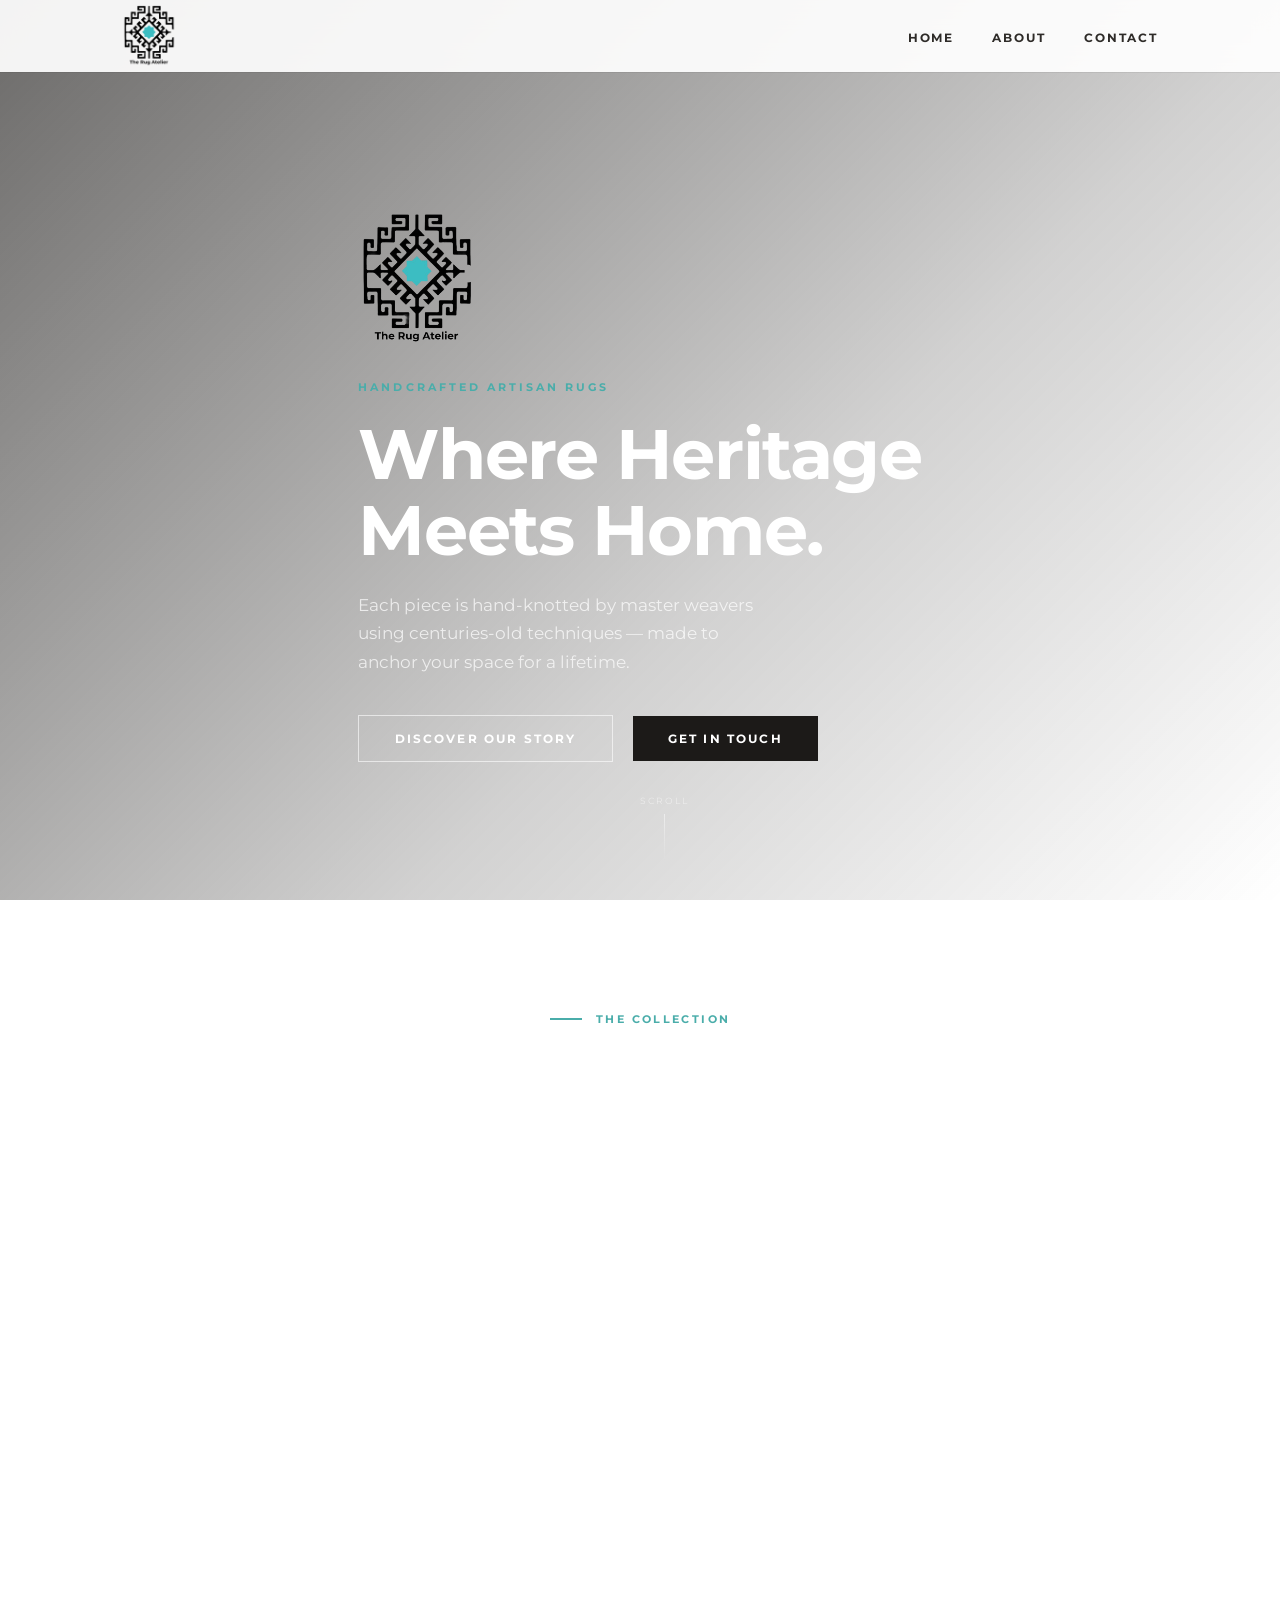
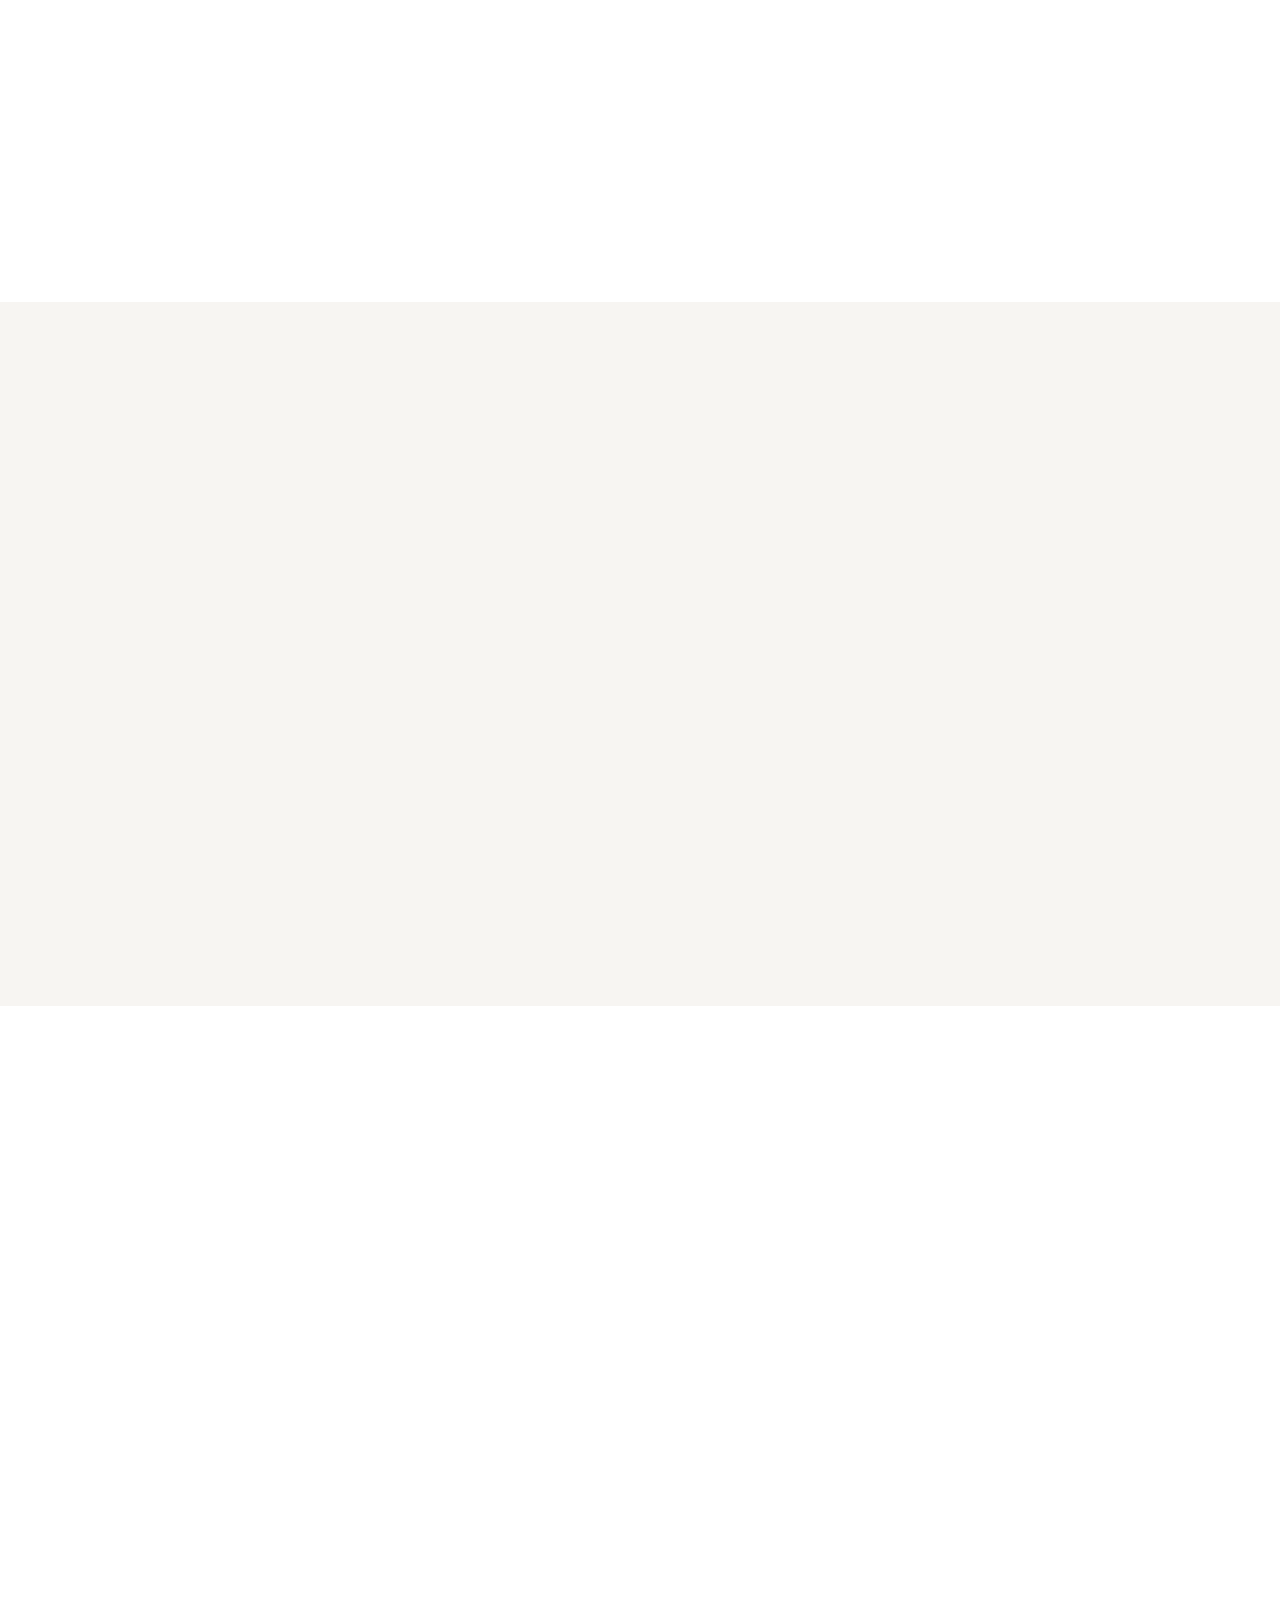
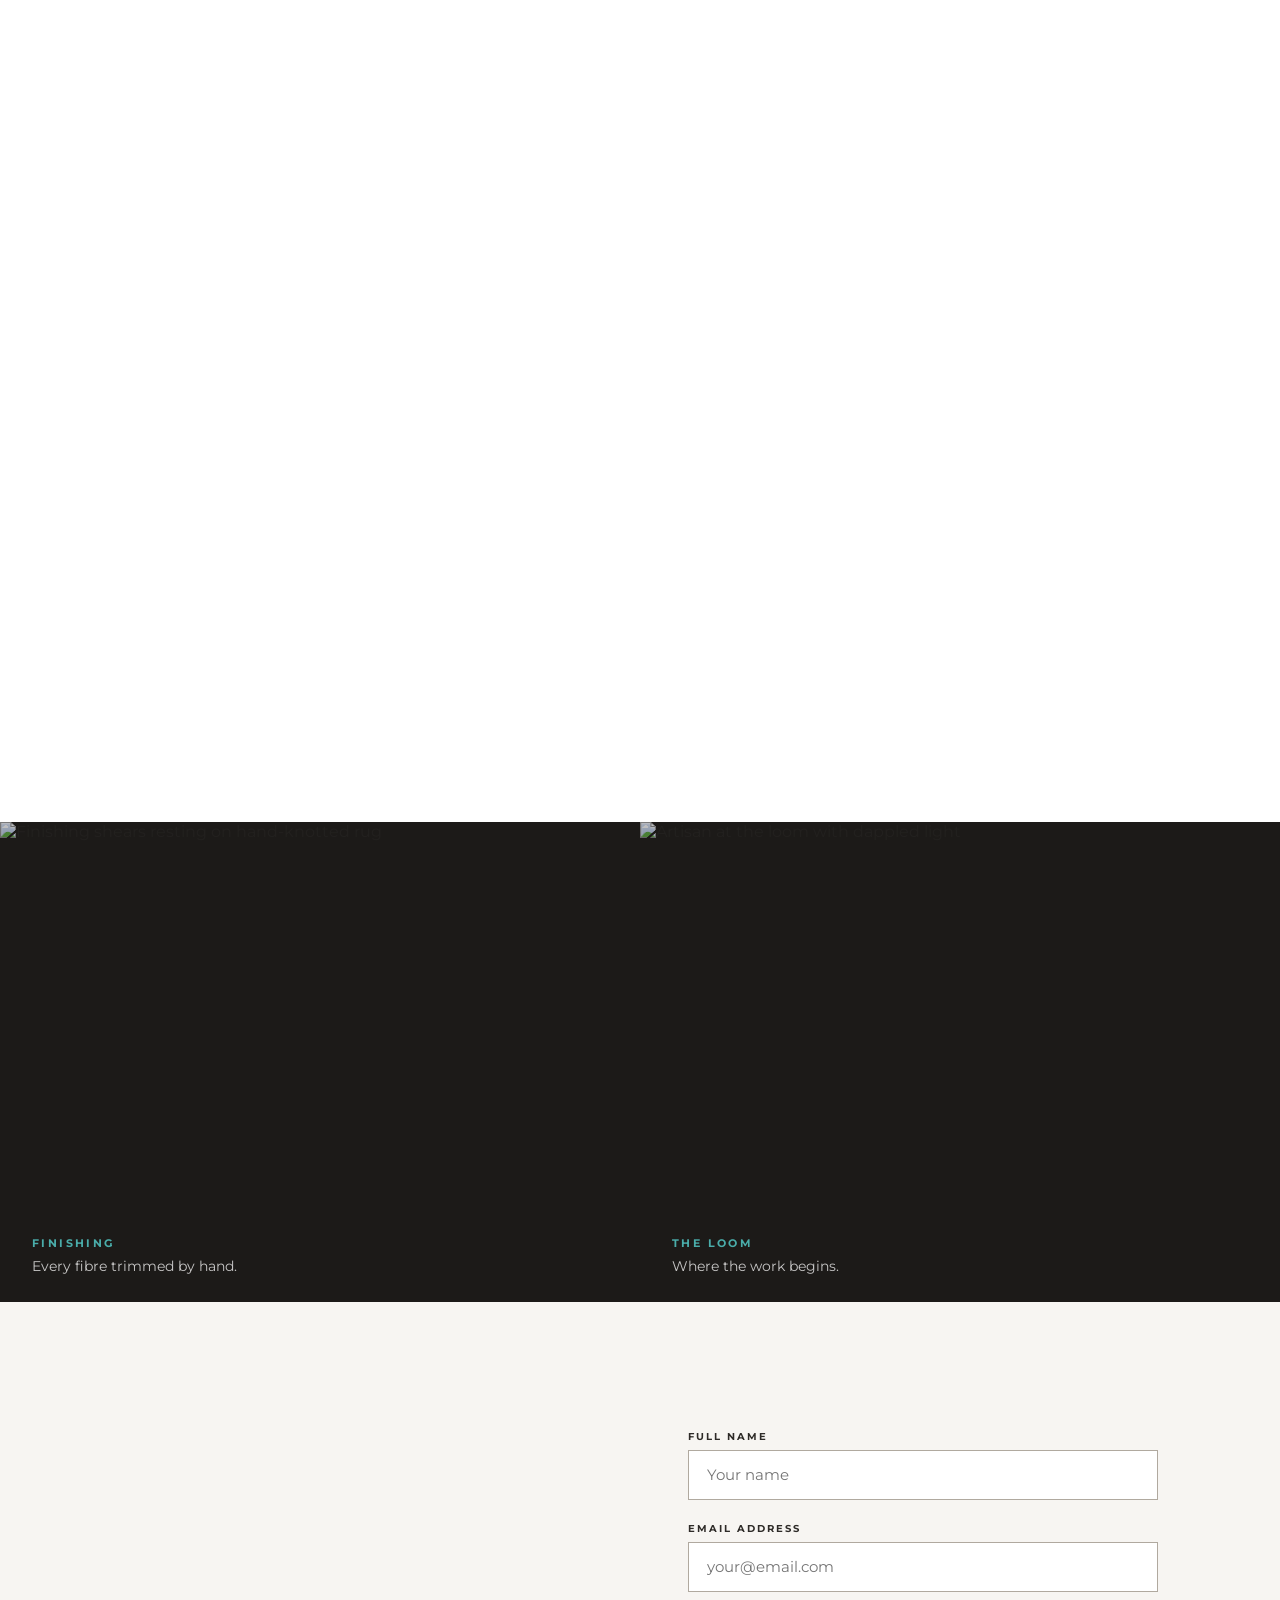
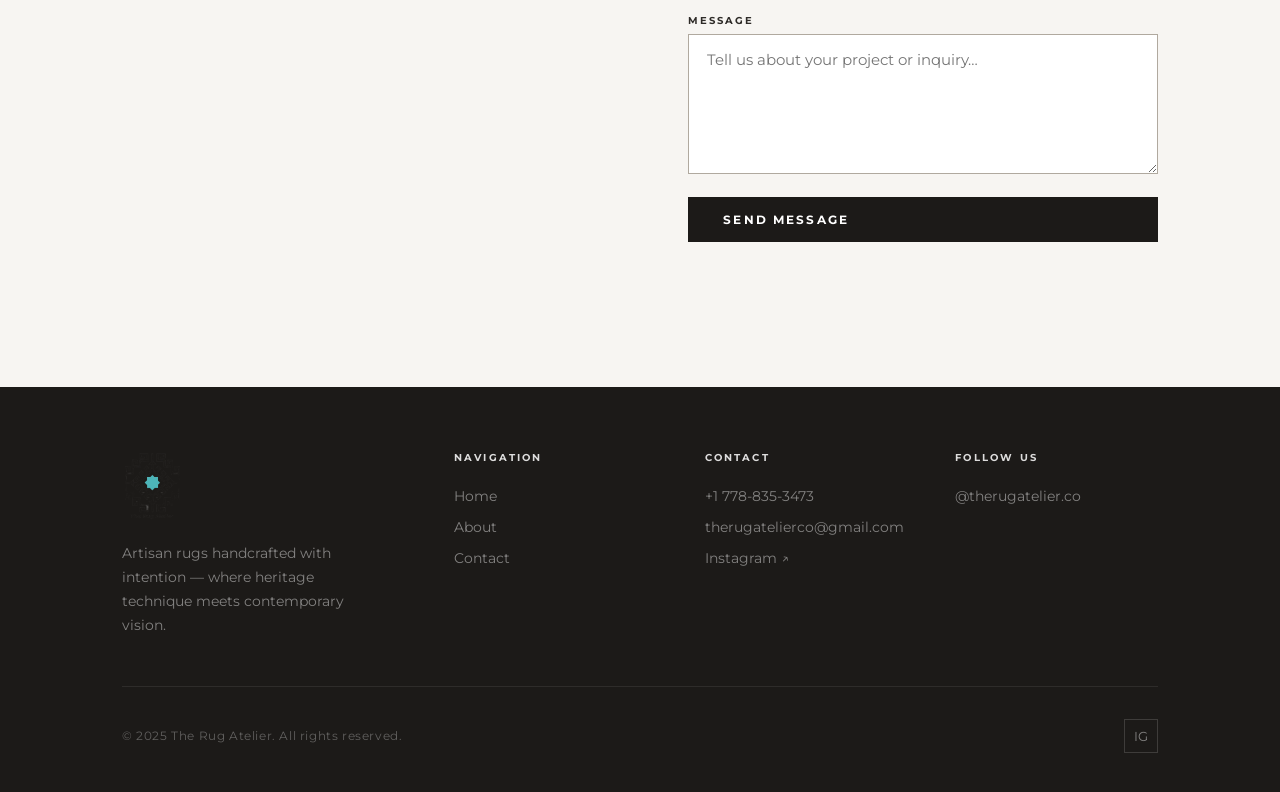
==== index.html @ 81d98bff "Add files via upload" ====
<!DOCTYPE html>
<html lang="en">
<head>
  <meta charset="UTF-8" />
  <meta name="viewport" content="width=device-width, initial-scale=1.0" />
  <title>The Rug Atelier — Handcrafted Artisan Rugs</title>
  <meta name="description" content="The Rug Atelier — handcrafted artisan rugs where heritage technique meets contemporary vision." />
  <link rel="preconnect" href="https://fonts.googleapis.com" />
  <link rel="preconnect" href="https://fonts.gstatic.com" crossorigin />
  <link href="https://fonts.googleapis.com/css2?family=Montserrat:wght@400;500;600;700&display=swap" rel="stylesheet" />
  <link rel="stylesheet" href="style.css" />
</head>
<body>
  <nav class="nav" role="navigation" aria-label="Main navigation">
    <div class="nav-inner">
      <a href="index.html" aria-label="The Rug Atelier — Home">
        <img src="assets/images/logo.png" alt="The Rug Atelier" class="nav-logo" />
      </a>
      <ul class="nav-links">
        <li><a href="index.html">Home</a></li>
        <li><a href="about.html">About</a></li>
        <li><a href="#contact">Contact</a></li>
      </ul>
      <button class="nav-toggle" aria-label="Open menu" aria-expanded="false">
        <span></span><span></span><span></span>
      </button>
    </div>
  </nav>
  <div class="nav-mobile" role="navigation" aria-label="Mobile navigation">
    <a href="index.html">Home</a>
    <a href="about.html">About</a>
    <a href="#contact">Contact</a>
  </div>
  <main>
    <section class="hero" aria-label="Hero">
      <div class="hero-bg"></div>
      <div class="hero-overlay"></div>
      <div class="hero-content">
        <img src="assets/images/logo.png" alt="" class="hero-logo" aria-hidden="true" />
        <p class="hero-eyebrow">Handcrafted Artisan Rugs</p>
        <h1>Where Heritage<br>Meets Home.</h1>
        <p class="hero-tagline">Each piece is hand-knotted by master weavers using centuries-old techniques — made to anchor your space for a lifetime.</p>
        <div class="hero-cta">
          <a href="about.html" class="btn btn-outline-light">Discover Our Story</a>
          <a href="#contact" class="btn btn-primary" style="margin-left:1rem;">Get in Touch</a>
        </div>
      </div>
      <div class="hero-scroll" aria-hidden="true">
        <span>Scroll</span>
        <div class="hero-scroll-line"></div>
      </div>
    </section>
    <section class="showcase" aria-labelledby="showcase-heading">
      <div class="showcase-header">
        <div class="section-label" style="justify-content:center;">
          <span class="eyebrow">The Collection</span>
        </div>
        <h2 id="showcase-heading" class="reveal">Rugs That Endure.</h2>
        <p class="reveal reveal-delay-1">Not seasonal. Not disposable. Each piece grows richer with time.</p>
      </div>
      <div class="showcase-grid">
        <div class="showcase-item reveal">
          <img src="assets/images/product1.jpeg" alt="Antique overdyed rug texture" />
          <span class="showcase-caption">Antique Overdyed</span>
        </div>
        <div class="showcase-item reveal reveal-delay-1">
          <img src="assets/images/product2.jpeg" alt="Hand-dyed yarns drying" />
          <span class="showcase-caption">Natural Dyeing</span>
        </div>
        <div class="showcase-item reveal reveal-delay-2">
          <img src="assets/images/product3.jpeg" alt="Wool colour studies" />
          <span class="showcase-caption">Colour Studies</span>
        </div>
      </div>
    </section>
    <section class="values" aria-labelledby="values-heading">
      <div class="values-inner">
        <div class="values-header">
          <div class="section-label reveal"><span class="eyebrow">Our Philosophy</span></div>
          <h2 id="values-heading" class="reveal">Craft Without<br>Compromise.</h2>
        </div>
        <div class="values-grid">
          <div class="value-card reveal">
            <div class="value-number">01</div>
            <h3>Natural Materials</h3>
            <p>Hand-combed Ghazni wool, hand-spun silk, plant-based dyes — chosen for beauty and longevity.</p>
          </div>
          <div class="value-card reveal reveal-delay-1">
            <div class="value-number">02</div>
            <h3>Artisan Tradition</h3>
            <p>Woven by families who have practised the craft for generations, on traditional hand looms.</p>
          </div>
          <div class="value-card reveal reveal-delay-2">
            <div class="value-number">03</div>
            <h3>Enduring Design</h3>
            <p>Designed to outlast trends and accumulate the quiet presence only handmade objects carry.</p>
          </div>
        </div>
      </div>
    </section>
    <section class="highlight" aria-labelledby="highlight-heading">
      <div class="highlight-img"></div>
      <div class="highlight-content">
        <div class="highlight-text">
          <div class="section-label reveal"><span class="eyebrow">The Atelier</span></div>
          <h2 id="highlight-heading" class="reveal">A Single Rug<br>Can Take Months.</h2>
          <p class="reveal reveal-delay-1">Skilled artisans hand-knot every row with precision learned over lifetimes. We think that's worth waiting for.</p>
          <a href="about.html" class="btn btn-outline-light reveal reveal-delay-2">Learn Our Process</a>
        </div>
        <div class="highlight-stat" aria-hidden="true">
          <div class="highlight-stat-number">100%</div>
        </div>
      </div>
    </section>
    <section class="about-preview" aria-labelledby="about-preview-heading">
      <div class="about-preview-inner">
        <div class="about-preview-image reveal">
          <img src="assets/images/product5.jpeg" alt="Handcrafted rug resting on marble floor" />
        </div>
        <div class="about-preview-text">
          <div class="section-label reveal"><span class="eyebrow">Who We Are</span></div>
          <h2 id="about-preview-heading" class="reveal">A Studio with<br>Deep Roots.</h2>
          <p class="reveal reveal-delay-1">The Rug Atelier was founded on a simple belief: that the ancient art of rug-making deserves to be experienced in contemporary homes. We work with master craftspeople whose families have been weaving for generations.</p>
          <a href="about.html" class="btn btn-outline reveal reveal-delay-2">Our Story</a>
        </div>
      </div>
    </section>
    <section class="image-strip" aria-label="Atelier photography">
      <div class="image-strip-inner">
        <div class="image-strip-item">
          <img src="assets/images/product4.jpeg" alt="Finishing shears resting on hand-knotted rug" />
          <div class="image-strip-caption">
            <span class="eyebrow">Finishing</span>
            <p>Every fibre trimmed by hand.</p>
          </div>
        </div>
        <div class="image-strip-item">
          <img src="assets/images/product6.jpg" alt="Artisan at the loom with dappled light" />
          <div class="image-strip-caption">
            <span class="eyebrow">The Loom</span>
            <p>Where the work begins.</p>
          </div>
        </div>
      </div>
    </section>
    <section class="contact" id="contact" aria-labelledby="contact-heading">
      <div class="contact-inner">
        <div class="contact-text">
          <div class="section-label reveal"><span class="eyebrow">Get in Touch</span></div>
          <h2 id="contact-heading" class="reveal">Start a<br>Conversation.</h2>
          <p class="reveal reveal-delay-1">Interested in a bespoke commission, a trade enquiry, or simply want to know more? We welcome every conversation about craft and design.</p>
          <div class="contact-info reveal reveal-delay-2">
            <div class="contact-info-item">
              <div class="contact-info-icon">✆</div>
              <div class="contact-info-detail">
                <span class="contact-info-label">Phone</span>
                <a href="tel:+17788353473" class="contact-info-value">+1 778-835-3473</a>
              </div>
            </div>
            <div class="contact-info-item">
              <div class="contact-info-icon">✉</div>
              <div class="contact-info-detail">
                <span class="contact-info-label">Email</span>
                <a href="mailto:therugatelierco@gmail.com" class="contact-info-value">therugatelierco@gmail.com</a>
              </div>
            </div>
            <div class="contact-info-item">
              <div class="contact-info-icon">◎</div>
              <div class="contact-info-detail">
                <span class="contact-info-label">Instagram</span>
                <a href="https://instagram.com/therugatelier.co" target="_blank" rel="noopener noreferrer" class="contact-info-value">@therugatelier.co</a>
              </div>
            </div>
          </div>
        </div>
        <div>
          <div class="form-success" role="status">✓ Thank you — your message has been sent. We'll be in touch shortly.</div>
          <form class="contact-form" action="https://formspree.io/f/xdawwbep" method="POST" novalidate>
            <div class="form-group">
              <label for="name">Full Name</label>
              <input type="text" id="name" name="name" placeholder="Your name" autocomplete="name" />
              <span class="form-error" id="name-error">Please enter your name.</span>
            </div>
            <div class="form-group">
              <label for="email">Email Address</label>
              <input type="email" id="email" name="email" placeholder="your@email.com" autocomplete="email" />
              <span class="form-error" id="email-error">Please enter a valid email address.</span>
            </div>
            <div class="form-group">
              <label for="message">Message</label>
              <textarea id="message" name="message" placeholder="Tell us about your project or inquiry…"></textarea>
              <span class="form-error" id="message-error">Please enter a message.</span>
            </div>
            <button type="submit" class="btn btn-primary">Send Message</button>
          </form>
        </div>
      </div>
    </section>
  </main>
  <footer class="footer" role="contentinfo">
    <div class="footer-inner">
      <div class="footer-top">
        <div class="footer-brand">
          <img src="assets/images/logo.png" alt="The Rug Atelier" class="footer-brand-logo" />
          <p>Artisan rugs handcrafted with intention — where heritage technique meets contemporary vision.</p>
        </div>
        <div class="footer-col">
          <h4>Navigation</h4>
          <ul>
            <li><a href="index.html">Home</a></li>
            <li><a href="about.html">About</a></li>
            <li><a href="#contact">Contact</a></li>
          </ul>
        </div>
        <div class="footer-col">
          <h4>Contact</h4>
          <ul>
            <li><a href="tel:+17788353473">+1 778-835-3473</a></li>
            <li><a href="mailto:therugatelierco@gmail.com">therugatelierco@gmail.com</a></li>
            <li><a href="https://instagram.com/therugatelier.co" target="_blank" rel="noopener noreferrer">Instagram ↗</a></li>
          </ul>
        </div>
        <div class="footer-col">
          <h4>Follow Us</h4>
          <ul>
            <li><a href="https://instagram.com/therugatelier.co" target="_blank" rel="noopener noreferrer">@therugatelier.co</a></li>
          </ul>
        </div>
      </div>
      <div class="footer-bottom">
        <p class="footer-copy">© 2025 The Rug Atelier. All rights reserved.</p>
        <div class="footer-social">
          <a href="https://instagram.com/therugatelier.co" target="_blank" rel="noopener noreferrer" aria-label="Instagram">IG</a>
        </div>
      </div>
    </div>
  </footer>
  <script src="script.js"></script>
</body>
</html>
---- style.css ----
/* ============================================================
   THE RUG ATELIER — style.css
   Premium brand website
   ============================================================ */

/* ---------- Custom Properties ---------- */
:root {
  --color-white:       #ffffff;
  --color-off-white:   #f7f5f2;
  --color-light-grey:  #ede9e4;
  --color-mid-grey:    #b0a99f;
  --color-dark:        #1c1a18;
  --color-charcoal:    #2e2b28;
  --color-accent:      #4aadaa;
  --color-accent-dark: #317d7b;
  --color-warm:        #8c7b6b;

  --font-display: "Futura", "Avenir Next", "Avenir", "Montserrat", "Helvetica Neue", Arial, sans-serif;
  --font-body:    "Avenir", "Avenir Next", "Futura", "Montserrat", "Helvetica Neue", Arial, sans-serif;

  --max-width: 1100px;
  --nav-height: 72px;

  --ease-out: cubic-bezier(0.22, 1, 0.36, 1);
  --ease-in-out: cubic-bezier(0.65, 0, 0.35, 1);
}

/* ---------- Reset & Base ---------- */
*, *::before, *::after { box-sizing: border-box; margin: 0; padding: 0; }

html {
  scroll-behavior: smooth;
  font-size: 16px;
  -webkit-font-smoothing: antialiased;
  -moz-osx-font-smoothing: grayscale;
}

body {
  font-family: var(--font-body);
  color: var(--color-charcoal);
  background: var(--color-white);
  overflow-x: hidden;
}

img { display: block; max-width: 100%; height: auto; }
a  { color: inherit; text-decoration: none; }
ul { list-style: none; }

/* ---------- Typography ---------- */
.eyebrow {
  font-family: var(--font-display);
  font-size: 0.68rem;
  font-weight: 700;
  letter-spacing: 0.22em;
  text-transform: uppercase;
  color: var(--color-accent);
}

h1, h2, h3 {
  font-family: var(--font-display);
  font-weight: 700;
  line-height: 1.08;
  letter-spacing: -0.02em;
}

h1 { font-size: clamp(2.6rem, 5.5vw, 4.4rem); }
h2 { font-size: clamp(2rem, 4vw, 3rem); }
h3 { font-size: 1.25rem; letter-spacing: 0.04em; }

p {
  font-size: 1rem;
  line-height: 1.78;
  color: var(--color-warm);
}

/* ---------- Utility ---------- */
.container {
  width: 100%;
  max-width: var(--max-width);
  margin-inline: auto;
  padding-inline: 2rem;
}

.section-label {
  display: flex;
  align-items: center;
  gap: 0.9rem;
  margin-bottom: 1.6rem;
}
.section-label::before {
  content: "";
  display: block;
  width: 32px;
  height: 1.5px;
  background: var(--color-accent);
}

/* ---------- Buttons ---------- */
.btn {
  display: inline-flex;
  align-items: center;
  gap: 0.55rem;
  font-family: var(--font-display);
  font-size: 0.75rem;
  font-weight: 700;
  letter-spacing: 0.18em;
  text-transform: uppercase;
  padding: 0.95rem 2.2rem;
  border: none;
  cursor: pointer;
  transition: all 0.3s var(--ease-out);
  position: relative;
  overflow: hidden;
}

.btn::after {
  content: "";
  position: absolute;
  inset: 0;
  background: rgba(255,255,255,0.08);
  opacity: 0;
  transition: opacity 0.3s;
}
.btn:hover::after { opacity: 1; }

.btn-primary {
  background: var(--color-dark);
  color: var(--color-white);
}
.btn-primary:hover {
  background: var(--color-accent);
  transform: translateY(-2px);
  box-shadow: 0 12px 32px rgba(74,173,170,0.28);
}

.btn-outline {
  background: transparent;
  color: var(--color-dark);
  border: 1.5px solid var(--color-dark);
}
.btn-outline:hover {
  background: var(--color-dark);
  color: var(--color-white);
  transform: translateY(-2px);
}

.btn-outline-light {
  background: transparent;
  color: var(--color-white);
  border: 1.5px solid rgba(255,255,255,0.6);
}
.btn-outline-light:hover {
  background: var(--color-white);
  color: var(--color-dark);
  transform: translateY(-2px);
}

/* ============================================================
   NAVIGATION
   ============================================================ */
.nav {
  position: fixed;
  top: 0; left: 0; right: 0;
  height: var(--nav-height);
  z-index: 1000;
  background: rgba(255,255,255,0.92);
  backdrop-filter: blur(12px);
  -webkit-backdrop-filter: blur(12px);
  box-shadow: 0 1px 0 rgba(0,0,0,0.06);
  transition: background 0.4s var(--ease-out), box-shadow 0.4s;
}

.nav.scrolled {
  background: rgba(255,255,255,0.98);
  backdrop-filter: blur(16px);
  -webkit-backdrop-filter: blur(16px);
  box-shadow: 0 1px 0 rgba(0,0,0,0.08);
}

.nav-inner {
  max-width: var(--max-width);
  margin-inline: auto;
  padding-inline: 2rem;
  height: 100%;
  display: flex;
  align-items: center;
  justify-content: space-between;
}

.nav-logo {
  height: 64px;
  width: auto;
  transition: opacity 0.25s;
}
.nav-logo:hover { opacity: 0.75; }

.nav-links {
  display: flex;
  align-items: center;
  gap: 2.4rem;
}

.nav-links a {
  font-family: var(--font-display);
  font-size: 0.72rem;
  font-weight: 700;
  letter-spacing: 0.16em;
  text-transform: uppercase;
  color: var(--color-charcoal);
  position: relative;
  transition: color 0.25s;
}

.nav-links a::after {
  content: "";
  position: absolute;
  bottom: -3px; left: 0;
  width: 0; height: 1.5px;
  background: var(--color-accent);
  transition: width 0.3s var(--ease-out);
}
.nav-links a:hover { color: var(--color-accent); }
.nav-links a:hover::after { width: 100%; }
.nav-links a.active { color: var(--color-accent); }
.nav-links a.active::after { width: 100%; }

/* Hamburger */
.nav-toggle {
  display: none;
  flex-direction: column;
  gap: 5px;
  background: none;
  border: none;
  cursor: pointer;
  padding: 4px;
}
.nav-toggle span {
  display: block;
  width: 24px; height: 1.5px;
  background: var(--color-charcoal);
  transition: all 0.3s var(--ease-out);
  transform-origin: center;
}
.nav-toggle.open span:nth-child(1) { transform: translateY(6.5px) rotate(45deg); }
.nav-toggle.open span:nth-child(2) { opacity: 0; transform: scaleX(0); }
.nav-toggle.open span:nth-child(3) { transform: translateY(-6.5px) rotate(-45deg); }

/* Mobile nav drawer */
.nav-mobile {
  display: none;
  position: fixed;
  top: var(--nav-height); left: 0; right: 0;
  background: var(--color-white);
  padding: 2rem;
  box-shadow: 0 16px 40px rgba(0,0,0,0.1);
  z-index: 999;
  flex-direction: column;
  gap: 1.6rem;
  transform: translateY(-8px);
  opacity: 0;
  transition: all 0.3s var(--ease-out);
}
.nav-mobile.open {
  display: flex;
  opacity: 1;
  transform: translateY(0);
}
.nav-mobile a {
  font-family: var(--font-display);
  font-size: 0.9rem;
  font-weight: 700;
  letter-spacing: 0.14em;
  text-transform: uppercase;
  color: var(--color-charcoal);
  border-bottom: 1px solid var(--color-light-grey);
  padding-bottom: 1.2rem;
}

/* ============================================================
   HERO — HOME
   ============================================================ */
.hero {
  position: relative;
  height: 100vh;
  min-height: 640px;
  display: flex;
  align-items: center;
  overflow: hidden;
}

.hero-bg {
  position: absolute;
  inset: 0;
  background-image: url("assets/images/product6.jpg");
  background-size: cover;
  background-position: center;
  filter: brightness(0.38);
  transform: scale(1.06);
  animation: heroZoom 12s var(--ease-out) forwards;
}
@keyframes heroZoom {
  to { transform: scale(1); }
}

.hero-overlay {
  position: absolute;
  inset: 0;
  background: linear-gradient(
    135deg,
    rgba(28,26,24,0.65) 0%,
    rgba(28,26,24,0.2) 60%,
    transparent 100%
  );
}

.hero-content {
  position: relative;
  z-index: 2;
  max-width: var(--max-width);
  margin-inline: auto;
  padding-inline: 2rem;
  padding-top: var(--nav-height);
}

.hero-eyebrow {
  font-family: var(--font-display);
  font-size: 0.68rem;
  font-weight: 700;
  letter-spacing: 0.28em;
  text-transform: uppercase;
  color: var(--color-accent);
  margin-bottom: 1.2rem;
  opacity: 0;
  transform: translateY(16px);
  animation: fadeUp 0.8s 0.3s var(--ease-out) forwards;
}

.hero-logo {
  width: 120px;
  margin-bottom: 1.8rem;
  opacity: 0;
  transform: translateY(16px);
  animation: fadeUp 0.8s 0.1s var(--ease-out) forwards;
  border-radius: 4px;
}

.hero h1 {
  color: var(--color-white);
  max-width: 640px;
  margin-bottom: 1.4rem;
  opacity: 0;
  transform: translateY(20px);
  animation: fadeUp 0.9s 0.45s var(--ease-out) forwards;
}

.hero-tagline {
  color: rgba(255,255,255,0.72);
  font-size: 1.05rem;
  line-height: 1.7;
  max-width: 420px;
  margin-bottom: 2.4rem;
  opacity: 0;
  transform: translateY(20px);
  animation: fadeUp 0.9s 0.6s var(--ease-out) forwards;
}

.hero-cta {
  opacity: 0;
  transform: translateY(20px);
  animation: fadeUp 0.9s 0.75s var(--ease-out) forwards;
}

@keyframes fadeUp {
  to { opacity: 1; transform: translateY(0); }
}

/* Scroll indicator */
.hero-scroll {
  position: absolute;
  bottom: 2.4rem; left: 50%;
  transform: translateX(-50%);
  display: flex;
  flex-direction: column;
  align-items: center;
  gap: 0.5rem;
  z-index: 2;
  opacity: 0;
  animation: fadeUp 0.8s 1.1s var(--ease-out) forwards;
}
.hero-scroll span {
  font-family: var(--font-display);
  font-size: 0.58rem;
  letter-spacing: 0.22em;
  text-transform: uppercase;
  color: rgba(255,255,255,0.5);
}
.hero-scroll-line {
  width: 1px; height: 48px;
  background: linear-gradient(to bottom, rgba(255,255,255,0.5), transparent);
  animation: scrollLine 2s ease-in-out infinite;
}
@keyframes scrollLine {
  0%, 100% { transform: scaleY(1); opacity: 0.6; }
  50%       { transform: scaleY(0.5); opacity: 0.2; }
}

/* ============================================================
   SHOWCASE SECTION
   ============================================================ */
.showcase {
  padding: 7rem 0;
  background: var(--color-white);
}

.showcase-header {
  text-align: center;
  margin-bottom: 4rem;
}
.showcase-header .eyebrow { justify-content: center; }
.showcase-header .section-label { justify-content: center; }
.showcase-header h2 {
  margin-top: 0.8rem;
  margin-bottom: 1rem;
}
.showcase-header p {
  max-width: 500px;
  margin-inline: auto;
}

.showcase-grid {
  display: grid;
  grid-template-columns: 1fr 1fr 1fr;
  grid-template-rows: 320px 220px;
  gap: 10px;
  max-width: var(--max-width);
  margin-inline: auto;
  padding-inline: 2rem;
}

.showcase-item {
  overflow: hidden;
  position: relative;
}
.showcase-item:nth-child(1) {
  grid-column: 1 / 2;
  grid-row: 1 / 3;
}
.showcase-item:nth-child(2) {
  grid-column: 2 / 3;
  grid-row: 1 / 2;
}
.showcase-item:nth-child(3) {
  grid-column: 3 / 4;
  grid-row: 1 / 3;
}

.showcase-item img {
  width: 100%; height: 100%;
  object-fit: cover;
  transition: transform 0.9s var(--ease-out);
}
.showcase-item:hover img { transform: scale(1.05); }

.showcase-caption {
  position: absolute;
  bottom: 1.2rem; left: 1.2rem;
  font-family: var(--font-display);
  font-size: 0.6rem;
  letter-spacing: 0.22em;
  text-transform: uppercase;
  color: rgba(255,255,255,0.75);
  opacity: 0;
  transform: translateY(6px);
  transition: all 0.35s var(--ease-out);
}
.showcase-item:hover .showcase-caption { opacity: 1; transform: translateY(0); }

/* ============================================================
   BRAND VALUES
   ============================================================ */
.values {
  padding: 7rem 0;
  background: var(--color-off-white);
}

.values-inner {
  max-width: var(--max-width);
  margin-inline: auto;
  padding-inline: 2rem;
}

.values-header {
  max-width: 560px;
  margin-bottom: 4.5rem;
}
.values-header .section-label { margin-bottom: 1.2rem; }

.values-grid {
  display: grid;
  grid-template-columns: repeat(3, 1fr);
  gap: 2.5rem;
}

.value-card {
  padding: 2.8rem 2.2rem;
  background: var(--color-white);
  position: relative;
  transition: transform 0.35s var(--ease-out), box-shadow 0.35s;
}
.value-card::before {
  content: "";
  position: absolute;
  top: 0; left: 0;
  width: 3px; height: 0;
  background: var(--color-accent);
  transition: height 0.45s var(--ease-out);
}
.value-card:hover::before { height: 100%; }
.value-card:hover {
  transform: translateY(-6px);
  box-shadow: 0 24px 56px rgba(0,0,0,0.08);
}

.value-number {
  font-family: var(--font-display);
  font-size: 0.62rem;
  font-weight: 700;
  letter-spacing: 0.22em;
  color: var(--color-accent);
  margin-bottom: 1.6rem;
}

.value-card h3 {
  margin-bottom: 1rem;
  color: var(--color-dark);
}
.value-card p { font-size: 0.93rem; }

/* ============================================================
   HIGHLIGHT SECTION (full-width image + text)
   ============================================================ */
.highlight {
  position: relative;
  height: 640px;
  overflow: hidden;
  display: flex;
  align-items: center;
}

.highlight-img {
  position: absolute;
  inset: 0;
  background-image: url("assets/images/product4.jpeg");
  background-size: cover;
  background-position: center;
  background-attachment: fixed;
  filter: brightness(0.32);
}

.highlight-content {
  position: relative;
  z-index: 2;
  max-width: var(--max-width);
  margin-inline: auto;
  padding-inline: 2rem;
  display: grid;
  grid-template-columns: 1fr 1fr;
  gap: 4rem;
  align-items: center;
}

.highlight-text .section-label { margin-bottom: 1.4rem; }
.highlight-text .eyebrow { color: var(--color-accent); }
.highlight-text h2 {
  color: var(--color-white);
  margin-bottom: 1.4rem;
}
.highlight-text p {
  color: rgba(255,255,255,0.65);
  margin-bottom: 2rem;
  max-width: 440px;
}

.highlight-stat {
  text-align: right;
}
.highlight-stat-number {
  font-family: var(--font-display);
  font-size: clamp(3.5rem, 8vw, 7rem);
  font-weight: 700;
  color: var(--color-white);
  letter-spacing: -0.04em;
  line-height: 1;
  opacity: 0.14;
}

/* ============================================================
   ABOUT PREVIEW
   ============================================================ */
.about-preview {
  padding: 8rem 0;
  background: var(--color-white);
}

.about-preview-inner {
  max-width: var(--max-width);
  margin-inline: auto;
  padding-inline: 2rem;
  display: grid;
  grid-template-columns: 1fr 1fr;
  gap: 6rem;
  align-items: center;
}

.about-preview-image {
  position: relative;
}
.about-preview-image img {
  width: 100%; height: 520px;
  object-fit: cover;
}
.about-preview-image::before {
  content: "";
  position: absolute;
  top: -16px; left: -16px;
  right: 16px; bottom: 16px;
  border: 1.5px solid var(--color-light-grey);
  z-index: -1;
}

.about-preview-text .section-label { margin-bottom: 1.4rem; }
.about-preview-text h2 { margin-bottom: 1.4rem; }
.about-preview-text p { margin-bottom: 2rem; }

/* ============================================================
   CONTACT SECTION
   ============================================================ */
.contact {
  padding: 8rem 0;
  background: var(--color-off-white);
}

.contact-inner {
  max-width: var(--max-width);
  margin-inline: auto;
  padding-inline: 2rem;
  display: grid;
  grid-template-columns: 1fr 1fr;
  gap: 6rem;
}

.contact-text .section-label { margin-bottom: 1.4rem; }
.contact-text h2 { margin-bottom: 1.2rem; }
.contact-text p { margin-bottom: 2.4rem; }

.contact-info {
  margin-top: 2.4rem;
  display: flex;
  flex-direction: column;
  gap: 1.2rem;
}
.contact-info-item {
  display: flex;
  align-items: flex-start;
  gap: 1rem;
}
.contact-info-icon {
  width: 36px; height: 36px;
  border: 1.5px solid var(--color-light-grey);
  display: flex;
  align-items: center;
  justify-content: center;
  flex-shrink: 0;
  font-size: 0.85rem;
}
.contact-info-detail {
  display: flex;
  flex-direction: column;
  gap: 0.15rem;
}
.contact-info-label {
  font-family: var(--font-display);
  font-size: 0.58rem;
  letter-spacing: 0.2em;
  text-transform: uppercase;
  color: var(--color-mid-grey);
}
.contact-info-value {
  font-size: 0.92rem;
  color: var(--color-charcoal);
  transition: color 0.25s;
}
.contact-info-value:hover { color: var(--color-accent); }

/* Form */
.contact-form {
  display: flex;
  flex-direction: column;
  gap: 1.4rem;
}

.form-group {
  display: flex;
  flex-direction: column;
  gap: 0.5rem;
}

.form-group label {
  font-family: var(--font-display);
  font-size: 0.62rem;
  font-weight: 700;
  letter-spacing: 0.2em;
  text-transform: uppercase;
  color: var(--color-charcoal);
}

.form-group input,
.form-group textarea {
  background: var(--color-white);
  border: 1.5px solid var(--color-mid-grey);
  color: var(--color-charcoal);
  font-family: var(--font-body);
  font-size: 0.95rem;
  padding: 0.9rem 1.1rem;
  outline: none;
  transition: border-color 0.25s, box-shadow 0.25s;
  border-radius: 0;
  appearance: none;
  -webkit-appearance: none;
}
.form-group input:focus,
.form-group textarea:focus {
  border-color: var(--color-accent);
  box-shadow: 0 0 0 3px rgba(74,173,170,0.12);
}
.form-group input.error,
.form-group textarea.error {
  border-color: #c0392b;
}
.form-group textarea {
  resize: vertical;
  min-height: 140px;
}

.form-error {
  font-size: 0.75rem;
  color: #c0392b;
  display: none;
}
.form-error.visible { display: block; }

.form-success {
  display: none;
  background: rgba(74,173,170,0.1);
  border: 1px solid var(--color-accent);
  padding: 1.2rem 1.4rem;
  font-size: 0.9rem;
  color: var(--color-accent-dark);
}
.form-success.visible { display: block; }

/* ============================================================
   FOOTER
   ============================================================ */
.footer {
  background: var(--color-dark);
  color: rgba(255,255,255,0.55);
  padding: 4rem 0 2.4rem;
}

.footer-inner {
  max-width: var(--max-width);
  margin-inline: auto;
  padding-inline: 2rem;
}

.footer-top {
  display: grid;
  grid-template-columns: 1.4fr 1fr 1fr 1fr;
  gap: 3rem;
  padding-bottom: 3rem;
  border-bottom: 1px solid rgba(255,255,255,0.08);
  margin-bottom: 2rem;
}

.footer-brand-logo {
  height: 72px;
  width: auto;
  margin-bottom: 1.2rem;
  mix-blend-mode: screen;
  opacity: 0.92;
}

.footer-brand p {
  font-size: 0.88rem;
  line-height: 1.7;
  color: rgba(255,255,255,0.45);
  max-width: 240px;
}

.footer-col h4 {
  font-family: var(--font-display);
  font-size: 0.62rem;
  font-weight: 700;
  letter-spacing: 0.22em;
  text-transform: uppercase;
  color: rgba(255,255,255,0.85);
  margin-bottom: 1.4rem;
}

.footer-col ul {
  display: flex;
  flex-direction: column;
  gap: 0.75rem;
}
.footer-col ul li a {
  font-size: 0.88rem;
  color: rgba(255,255,255,0.45);
  transition: color 0.25s;
}
.footer-col ul li a:hover { color: var(--color-accent); }

.footer-bottom {
  display: flex;
  align-items: center;
  justify-content: space-between;
  flex-wrap: wrap;
  gap: 1rem;
}

.footer-copy {
  font-size: 0.75rem;
  color: rgba(255,255,255,0.3);
  letter-spacing: 0.05em;
}

.footer-social {
  display: flex;
  gap: 1rem;
}
.footer-social a {
  width: 34px; height: 34px;
  border: 1px solid rgba(255,255,255,0.15);
  display: flex;
  align-items: center;
  justify-content: center;
  font-size: 0.8rem;
  color: rgba(255,255,255,0.45);
  transition: all 0.25s;
}
.footer-social a:hover {
  border-color: var(--color-accent);
  color: var(--color-accent);
  background: rgba(74,173,170,0.1);
}

/* ============================================================
   ABOUT PAGE — HERO
   ============================================================ */
.about-hero {
  position: relative;
  padding-top: calc(var(--nav-height) + 6rem);
  padding-bottom: 6rem;
  background: var(--color-dark);
  overflow: hidden;
}

.about-hero-bg {
  position: absolute;
  inset: 0;
  background-image: url("assets/images/product6.jpg");
  background-size: cover;
  background-position: center 30%;
  opacity: 0.18;
}

.about-hero-content {
  position: relative;
  z-index: 2;
  max-width: var(--max-width);
  margin-inline: auto;
  padding-inline: 2rem;
}

.about-hero-content .section-label { margin-bottom: 1.4rem; }
.about-hero-content .section-label::before { background: var(--color-accent); }
.about-hero-content .eyebrow { color: var(--color-accent); }
.about-hero-content h1 {
  color: var(--color-white);
  max-width: 680px;
  margin-bottom: 1.6rem;
}
.about-hero-content > p {
  color: rgba(255,255,255,0.6);
  max-width: 540px;
  font-size: 1.05rem;
}

/* About Content */
.about-content {
  padding: 7rem 0;
  background: var(--color-white);
}

.about-content-inner {
  max-width: var(--max-width);
  margin-inline: auto;
  padding-inline: 2rem;
}

.about-intro {
  display: grid;
  grid-template-columns: 1fr 1fr;
  gap: 6rem;
  align-items: start;
  margin-bottom: 7rem;
}

.about-intro-text .section-label { margin-bottom: 1.4rem; }
.about-intro-text h2 { margin-bottom: 1.4rem; }
.about-intro-text p { margin-bottom: 1.4rem; }

.about-intro-image img {
  width: 100%; height: 500px;
  object-fit: cover;
}

/* Process */
.about-process {
  padding: 7rem 0;
  background: var(--color-off-white);
}
.about-process-inner {
  max-width: var(--max-width);
  margin-inline: auto;
  padding-inline: 2rem;
}
.about-process-header {
  text-align: center;
  margin-bottom: 4rem;
  max-width: 560px;
  margin-inline: auto;
}
.about-process-header .section-label { justify-content: center; }
.about-process-header h2 { margin-top: 0.8rem; }

.process-steps {
  display: grid;
  grid-template-columns: repeat(4, 1fr);
  gap: 2rem;
}
.process-step {
  padding: 2.2rem 1.8rem;
  background: var(--color-white);
  border-top: 3px solid transparent;
  transition: border-color 0.3s, transform 0.35s var(--ease-out);
}
.process-step:hover {
  border-top-color: var(--color-accent);
  transform: translateY(-6px);
}
.process-step-num {
  font-family: var(--font-display);
  font-size: 2.2rem;
  font-weight: 700;
  color: var(--color-light-grey);
  line-height: 1;
  margin-bottom: 1.2rem;
}
.process-step h3 { margin-bottom: 0.75rem; font-size: 1rem; }
.process-step p { font-size: 0.88rem; }

/* Visual Gallery on About */
.about-gallery {
  padding: 7rem 0;
  background: var(--color-dark);
}
.about-gallery-inner {
  max-width: var(--max-width);
  margin-inline: auto;
  padding-inline: 2rem;
}
.about-gallery-header {
  text-align: center;
  margin-bottom: 3.5rem;
}
.about-gallery-header .section-label { justify-content: center; }
.about-gallery-header .section-label::before { background: var(--color-accent); }
.about-gallery-header .eyebrow { color: var(--color-accent); }
.about-gallery-header h2 { color: var(--color-white); margin-top: 0.8rem; }

.about-gallery-grid {
  display: grid;
  grid-template-columns: 1fr 1fr 1fr;
  gap: 10px;
}
.about-gallery-grid img {
  width: 100%; height: 280px;
  object-fit: cover;
  transition: transform 0.7s var(--ease-out), filter 0.5s;
  filter: brightness(0.85) saturate(0.9);
}
.about-gallery-grid img:hover {
  transform: scale(1.03);
  filter: brightness(1) saturate(1.1);
}

/* ============================================================
   SCROLL REVEAL
   ============================================================ */
.reveal {
  opacity: 0;
  transform: translateY(24px);
  transition: opacity 0.75s var(--ease-out), transform 0.75s var(--ease-out);
}
.reveal.visible {
  opacity: 1;
  transform: translateY(0);
}
/* Fallback: ensure nothing stays hidden if observer fails */
@media (prefers-reduced-motion: reduce) {
  .reveal {
    opacity: 1;
    transform: none;
    transition: none;
  }
}
.reveal-delay-1 { transition-delay: 0.1s; }
.reveal-delay-2 { transition-delay: 0.2s; }
.reveal-delay-3 { transition-delay: 0.3s; }
.reveal-delay-4 { transition-delay: 0.45s; }

/* ============================================================
   RESPONSIVE
   ============================================================ */
@media (max-width: 960px) {
  .nav-links { display: none; }
  .nav-toggle { display: flex; }

  .showcase-grid {
    grid-template-columns: 1fr 1fr;
    grid-template-rows: 260px 200px 200px;
  }
  .showcase-item:nth-child(1) { grid-column: 1 / 2; grid-row: 1 / 3; }
  .showcase-item:nth-child(2) { grid-column: 2 / 3; grid-row: 1 / 2; }
  .showcase-item:nth-child(3) { grid-column: 1 / 3; grid-row: 3 / 4; }

  .values-grid { grid-template-columns: 1fr 1fr; }

  .highlight-content { grid-template-columns: 1fr; }
  .highlight-stat { display: none; }

  .about-preview-inner { grid-template-columns: 1fr; gap: 3rem; }
  .about-preview-image { display: none; }

  .contact-inner { grid-template-columns: 1fr; gap: 3.5rem; }

  .footer-top { grid-template-columns: 1fr 1fr; gap: 2.5rem; }

  .about-intro { grid-template-columns: 1fr; gap: 3rem; }
  .about-intro-image { display: none; }

  .process-steps { grid-template-columns: 1fr 1fr; }
  .about-gallery-grid { grid-template-columns: 1fr 1fr; }
}

@media (max-width: 640px) {
  h1 { font-size: 2.2rem; }
  h2 { font-size: 1.75rem; }

  .showcase-grid {
    grid-template-columns: 1fr;
    grid-template-rows: 240px 240px 240px;
  }
  .showcase-item:nth-child(1),
  .showcase-item:nth-child(2),
  .showcase-item:nth-child(3) {
    grid-column: auto;
    grid-row: auto;
  }

  .values-grid { grid-template-columns: 1fr; }

  .highlight { height: auto; padding: 5rem 0; }
  .highlight-img { background-attachment: scroll; }

  .footer-top { grid-template-columns: 1fr; }

  .process-steps { grid-template-columns: 1fr; }

  .about-gallery-grid { grid-template-columns: 1fr; }
  .about-gallery-grid img { height: 220px; }

  .footer-bottom { flex-direction: column; align-items: flex-start; }
}

/* ============================================================
   IMAGE STRIP — two-column full-bleed photo section
   ============================================================ */
.image-strip {
  background: var(--color-dark);
}

.image-strip-inner {
  display: grid;
  grid-template-columns: 1fr 1fr;
}

.image-strip-item {
  position: relative;
  overflow: hidden;
  height: 480px;
}

.image-strip-item img {
  width: 100%;
  height: 100%;
  object-fit: cover;
  display: block;
  transition: transform 0.9s var(--ease-out), filter 0.6s;
  filter: brightness(0.75) saturate(0.85);
}

.image-strip-item:hover img {
  transform: scale(1.04);
  filter: brightness(0.9) saturate(1);
}

.image-strip-caption {
  position: absolute;
  bottom: 0;
  left: 0;
  right: 0;
  padding: 2rem;
  background: linear-gradient(to top, rgba(28,26,24,0.85) 0%, transparent 100%);
  transform: translateY(8px);
  transition: transform 0.4s var(--ease-out);
}

.image-strip-item:hover .image-strip-caption {
  transform: translateY(0);
}

.image-strip-caption .eyebrow {
  display: block;
  margin-bottom: 0.4rem;
  color: var(--color-accent);
}

.image-strip-caption p {
  font-size: 0.9rem;
  color: rgba(255,255,255,0.75);
  line-height: 1.5;
}

@media (max-width: 640px) {
  .image-strip-inner {
    grid-template-columns: 1fr;
  }
  .image-strip-item {
    height: 320px;
  }
}
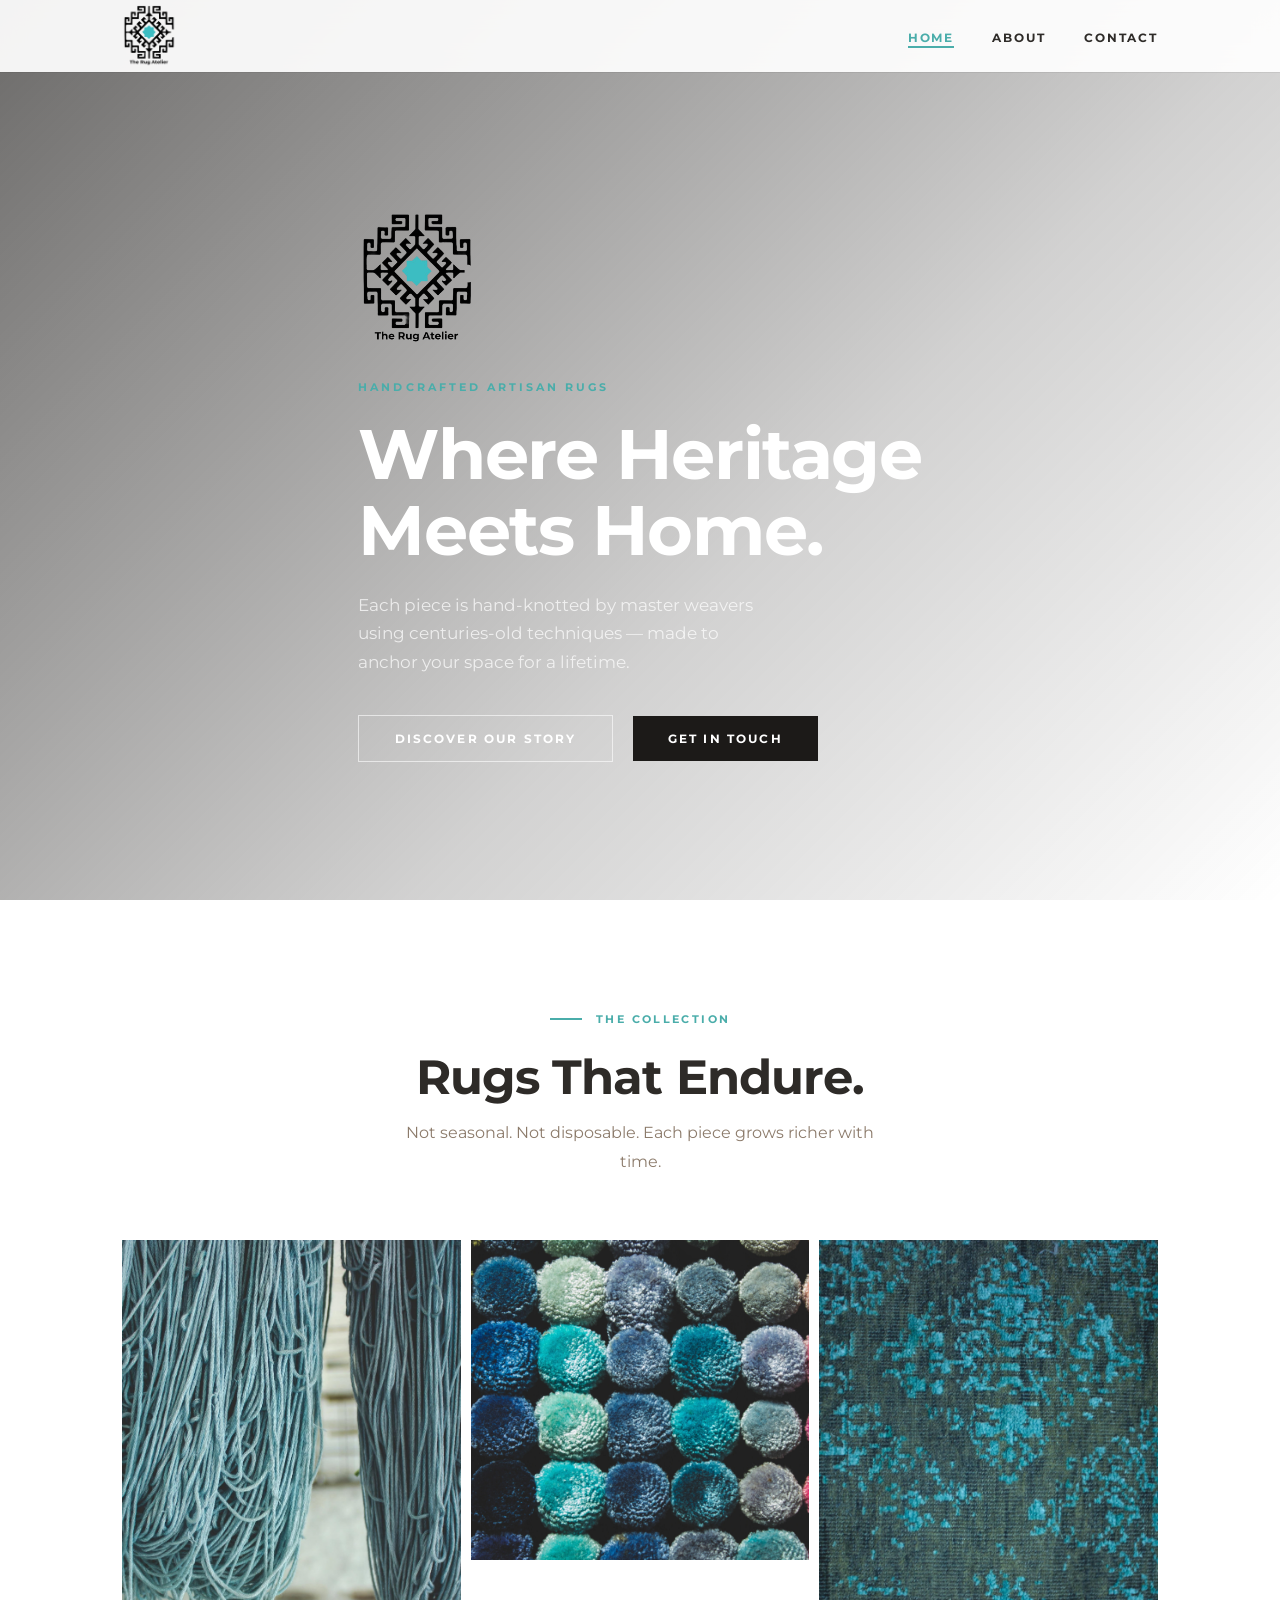
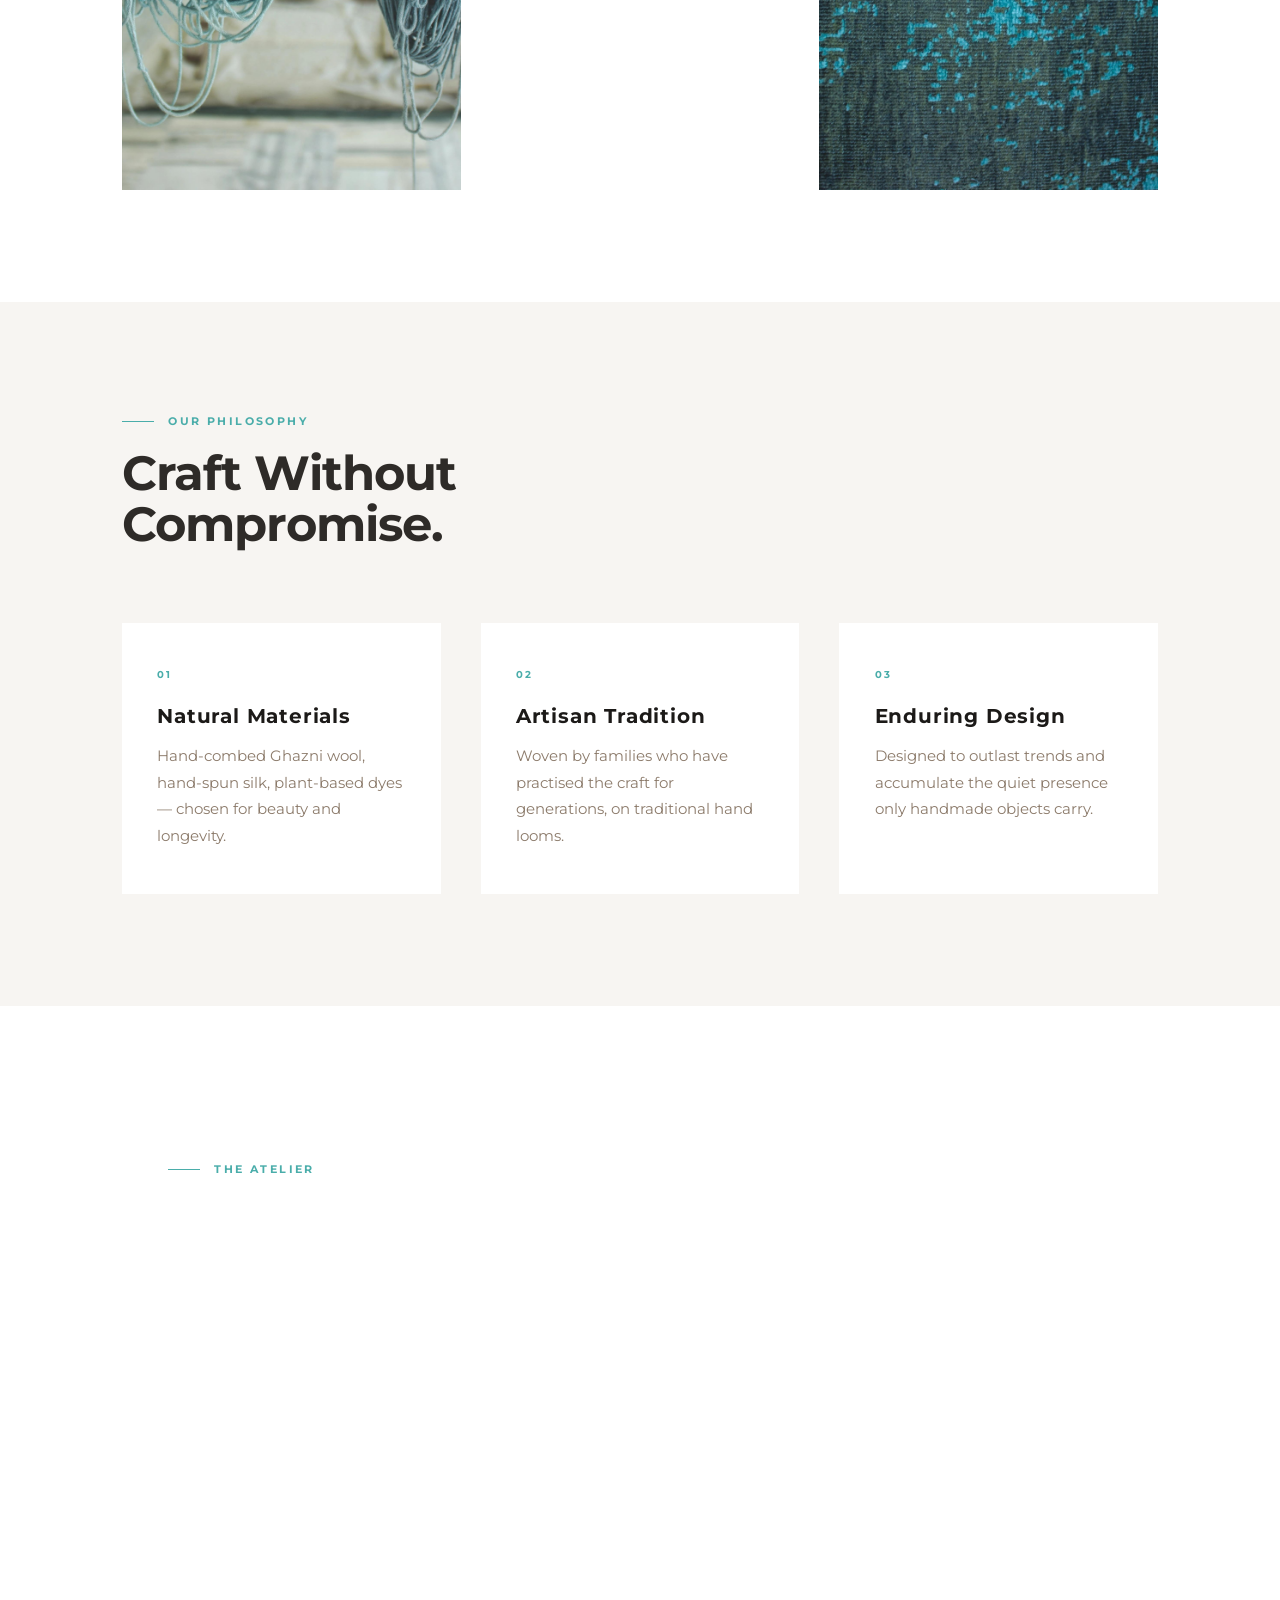
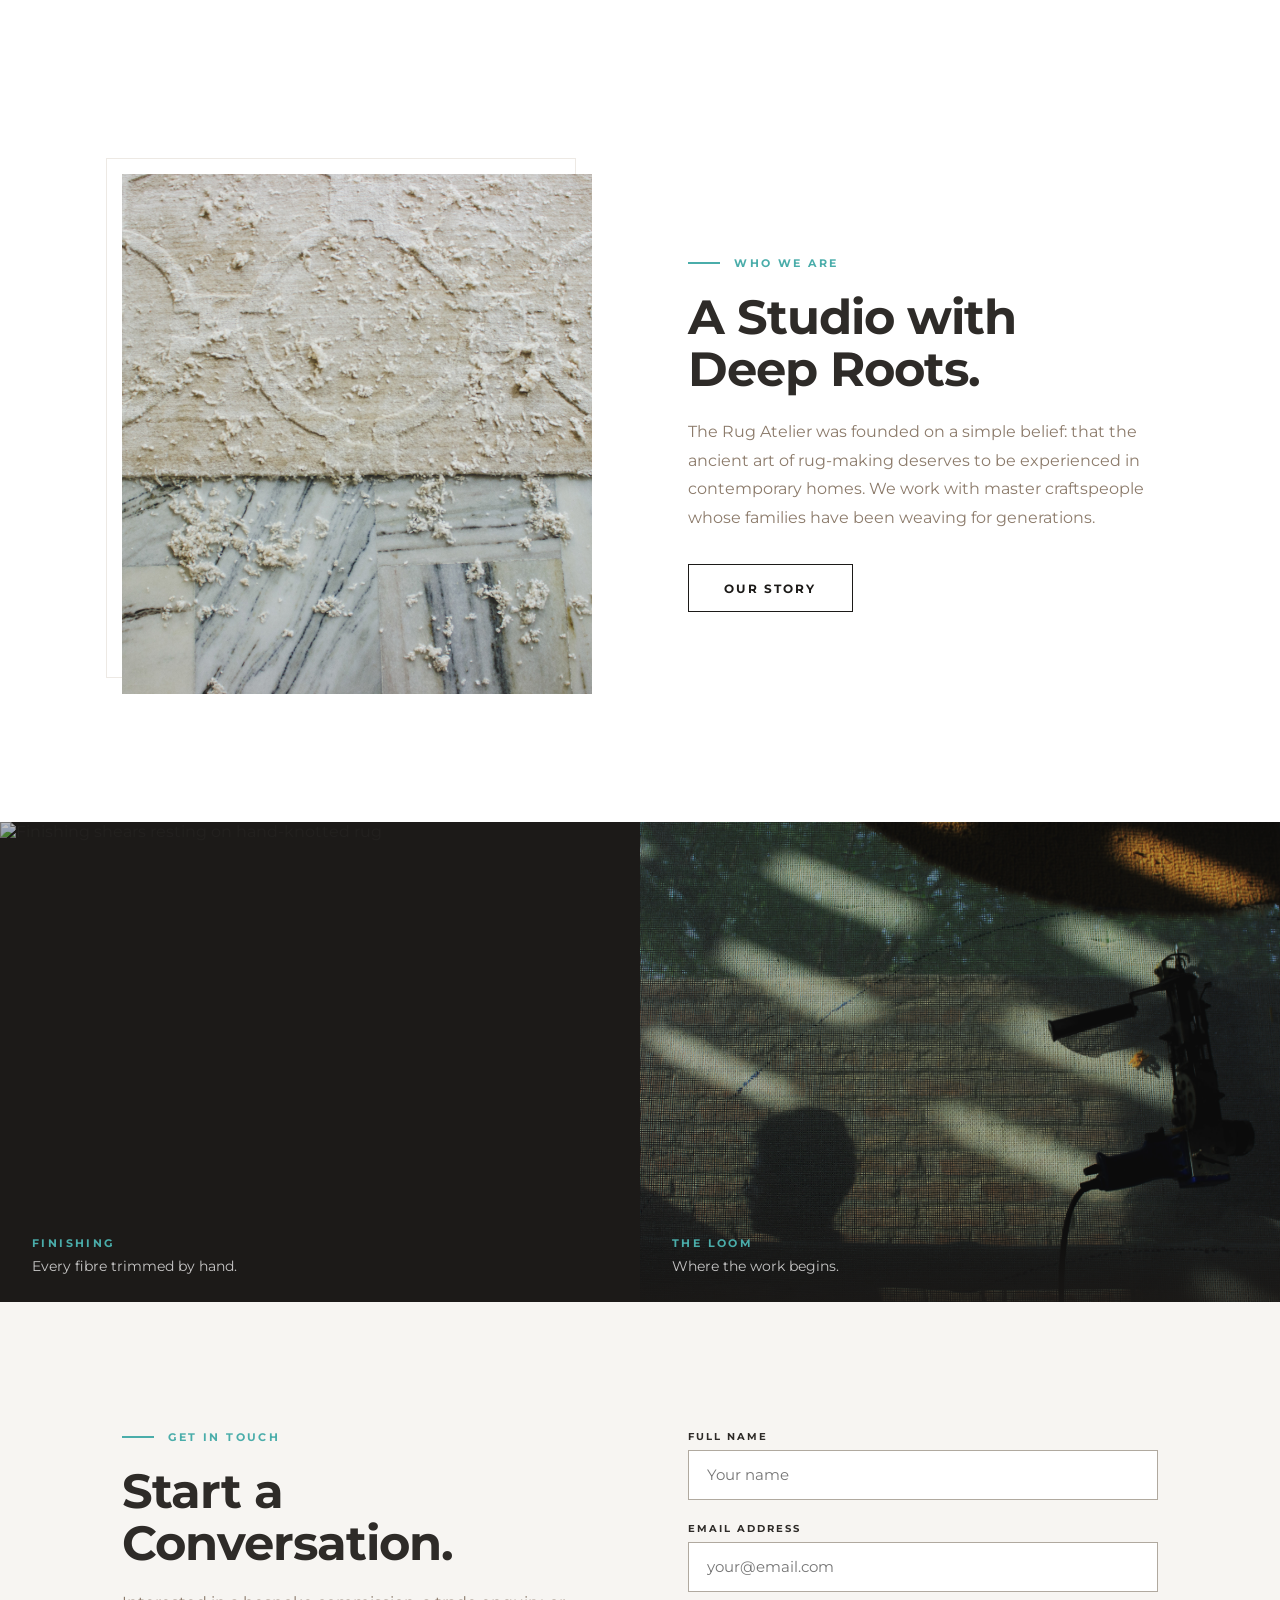
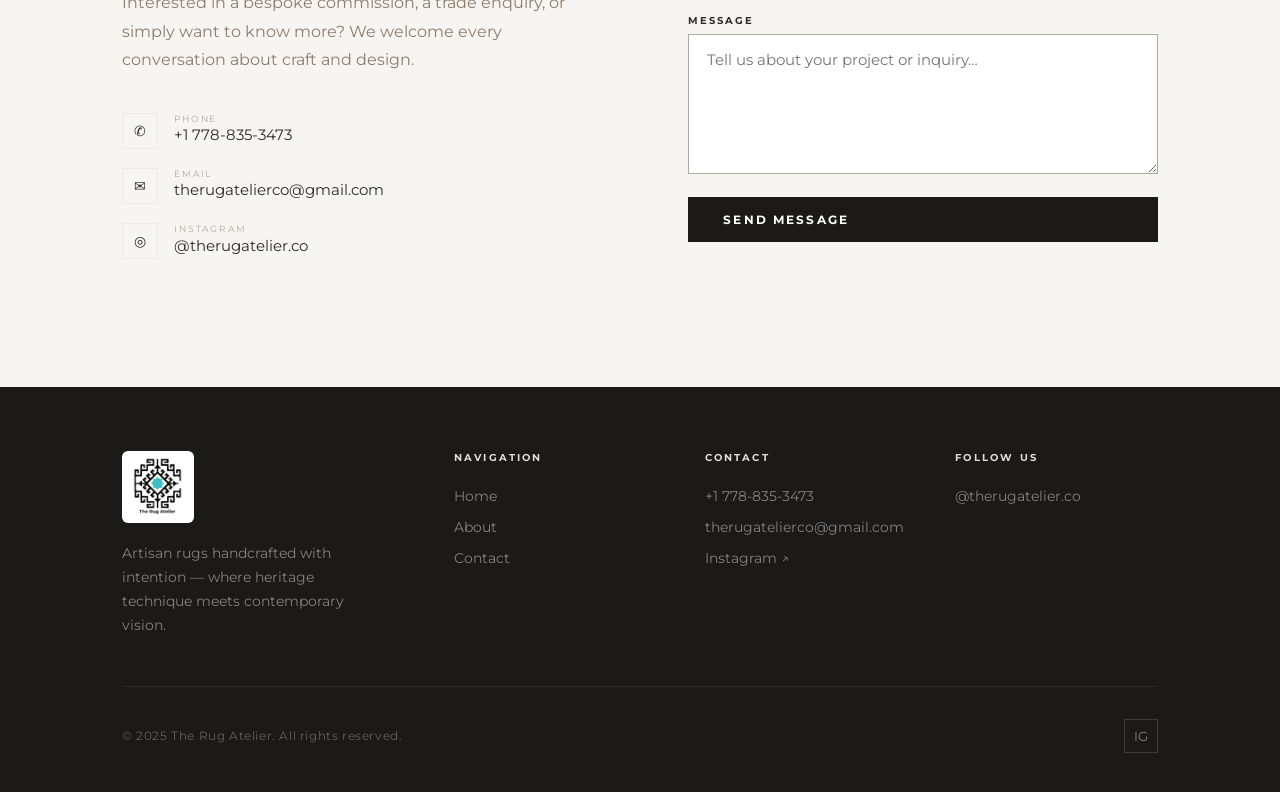
==== commit e61f93c2: "Add files via upload" ====
--- a/index.html
+++ b/index.html
@@ -135,7 +135,7 @@
           </div>
         </div>
         <div class="image-strip-item">
-          <img src="assets/images/product6.jpg" alt="Artisan at the loom with dappled light" />
+          <img src="assets/images/product6.jpeg" alt="Artisan at the loom with dappled light" />
           <div class="image-strip-caption">
             <span class="eyebrow">The Loom</span>
             <p>Where the work begins.</p>
--- a/style.css
+++ b/style.css
@@ -291,10 +291,7 @@
 .hero-bg {
   position: absolute;
   inset: 0;
-  background-image: url("assets/images/product6.jpg");
-  background-size: cover;
-  background-position: center;
-  filter: brightness(0.38);
+  background-image: url("assets/images/product7.jpeg");
   transform: scale(1.06);
   animation: heroZoom 12s var(--ease-out) forwards;
 }
@@ -376,32 +373,7 @@
 
 /* Scroll indicator */
 .hero-scroll {
-  position: absolute;
-  bottom: 2.4rem; left: 50%;
-  transform: translateX(-50%);
-  display: flex;
-  flex-direction: column;
-  align-items: center;
-  gap: 0.5rem;
-  z-index: 2;
-  opacity: 0;
-  animation: fadeUp 0.8s 1.1s var(--ease-out) forwards;
-}
-.hero-scroll span {
-  font-family: var(--font-display);
-  font-size: 0.58rem;
-  letter-spacing: 0.22em;
-  text-transform: uppercase;
-  color: rgba(255,255,255,0.5);
-}
-.hero-scroll-line {
-  width: 1px; height: 48px;
-  background: linear-gradient(to bottom, rgba(255,255,255,0.5), transparent);
-  animation: scrollLine 2s ease-in-out infinite;
-}
-@keyframes scrollLine {
-  0%, 100% { transform: scaleY(1); opacity: 0.6; }
-  50%       { transform: scaleY(0.5); opacity: 0.2; }
+  display: none;
 }
 
 /* ============================================================
@@ -550,7 +522,7 @@
 .highlight-img {
   position: absolute;
   inset: 0;
-  background-image: url("assets/images/product4.jpeg");
+  background-image: url("assets/images/product8.jpeg");
   background-size: cover;
   background-position: center;
   background-attachment: fixed;
@@ -582,16 +554,7 @@
 }
 
 .highlight-stat {
-  text-align: right;
-}
-.highlight-stat-number {
-  font-family: var(--font-display);
-  font-size: clamp(3.5rem, 8vw, 7rem);
-  font-weight: 700;
-  color: var(--color-white);
-  letter-spacing: -0.04em;
-  line-height: 1;
-  opacity: 0.14;
+  display: none;
 }
 
 /* ============================================================
@@ -787,8 +750,9 @@
   height: 72px;
   width: auto;
   margin-bottom: 1.2rem;
-  mix-blend-mode: screen;
-  opacity: 0.92;
+  background: var(--color-white);
+  padding: 6px 10px;
+  border-radius: 6px;
 }
 
 .footer-brand p {
@@ -868,7 +832,7 @@
 .about-hero-bg {
   position: absolute;
   inset: 0;
-  background-image: url("assets/images/product6.jpg");
+  background-image: url("assets/images/product6.jpeg");
   background-size: cover;
   background-position: center 30%;
   opacity: 0.18;
@@ -1005,30 +969,42 @@
   filter: brightness(1) saturate(1.1);
 }
 
+
 /* ============================================================
    SCROLL REVEAL
    ============================================================ */
+
+/* Default: everything fully visible — safe if JS fails or is cached */
 .reveal {
+  opacity: 1;
+  transform: none;
+  transition: opacity 0.75s var(--ease-out), transform 0.75s var(--ease-out);
+}
+
+/* Only hide elements when JS has confirmed it's loaded and running */
+.js-ready .reveal {
   opacity: 0;
   transform: translateY(24px);
-  transition: opacity 0.75s var(--ease-out), transform 0.75s var(--ease-out);
-}
-.reveal.visible {
+}
+.js-ready .reveal.visible {
   opacity: 1;
   transform: translateY(0);
 }
-/* Fallback: ensure nothing stays hidden if observer fails */
+
 @media (prefers-reduced-motion: reduce) {
-  .reveal {
+  .js-ready .reveal,
+  .js-ready .reveal.visible {
     opacity: 1;
     transform: none;
     transition: none;
   }
 }
+
 .reveal-delay-1 { transition-delay: 0.1s; }
 .reveal-delay-2 { transition-delay: 0.2s; }
 .reveal-delay-3 { transition-delay: 0.3s; }
 .reveal-delay-4 { transition-delay: 0.45s; }
+
 
 /* ============================================================
    RESPONSIVE
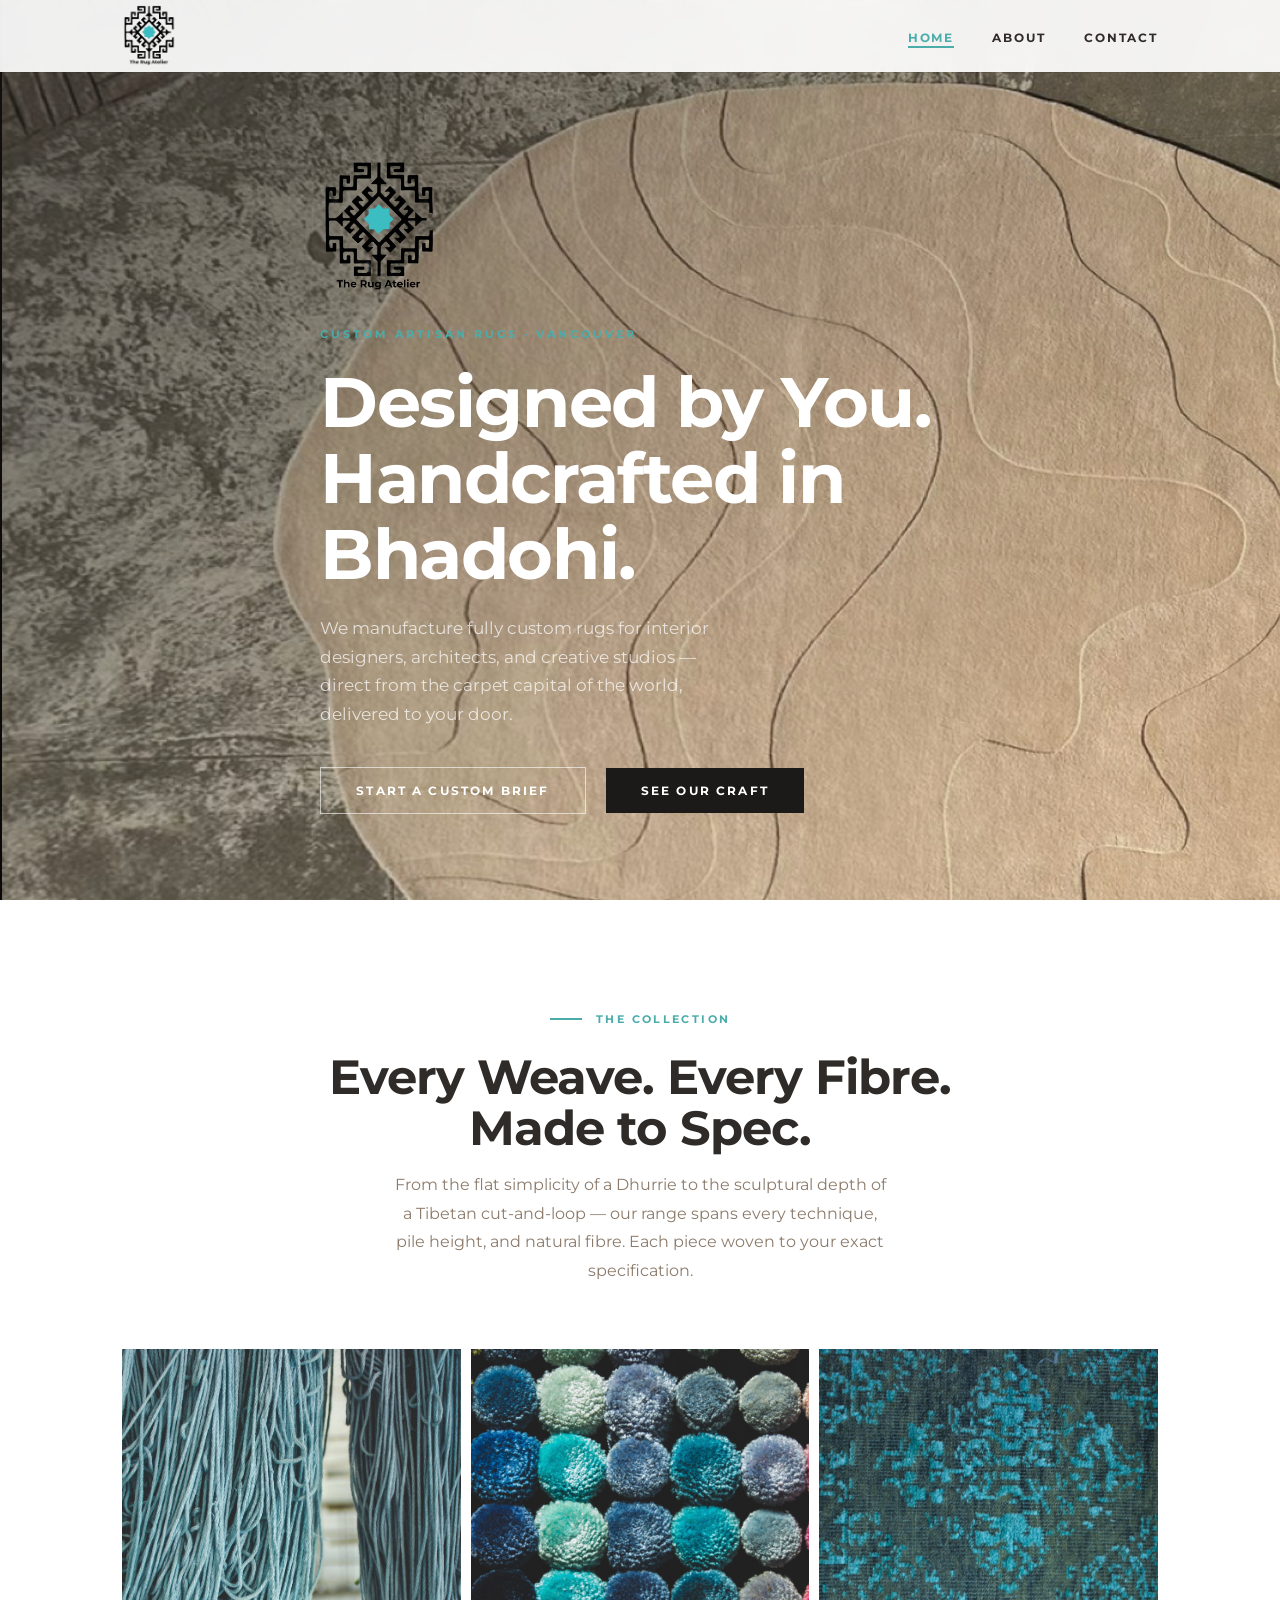
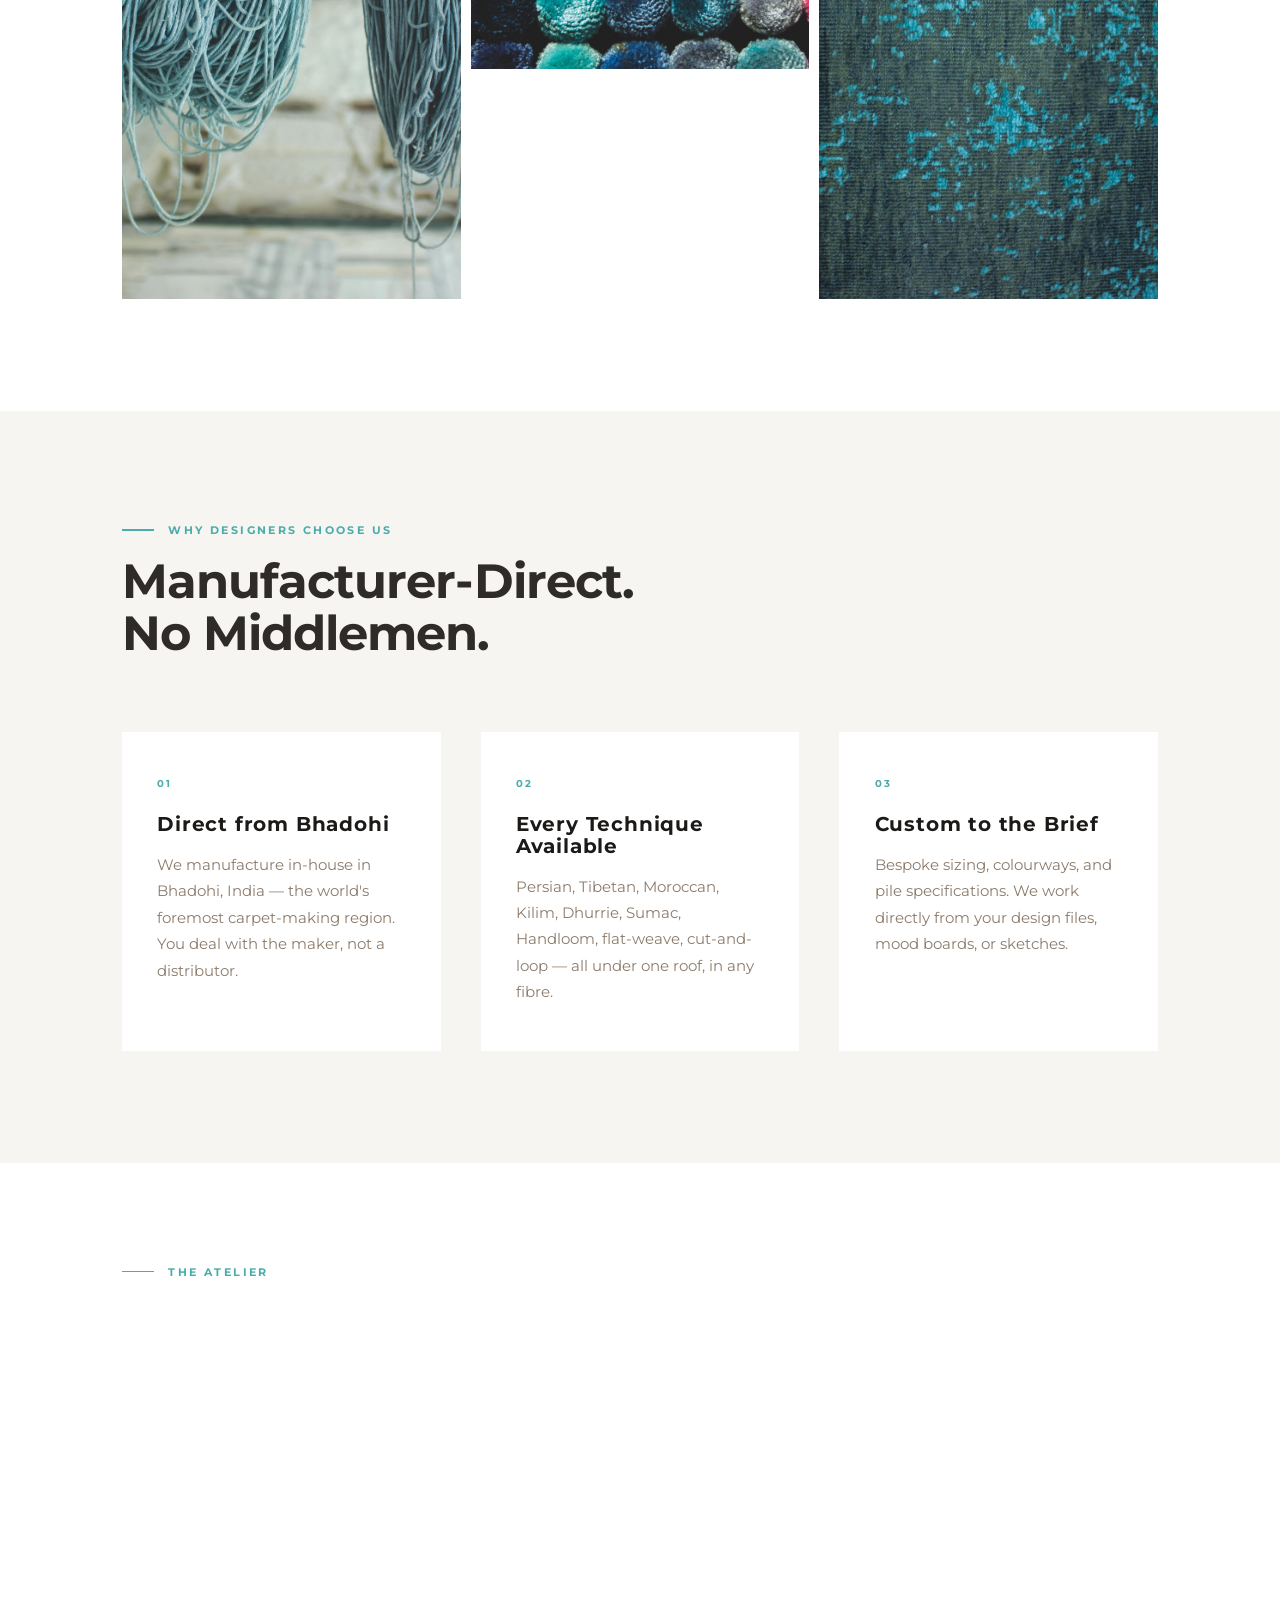
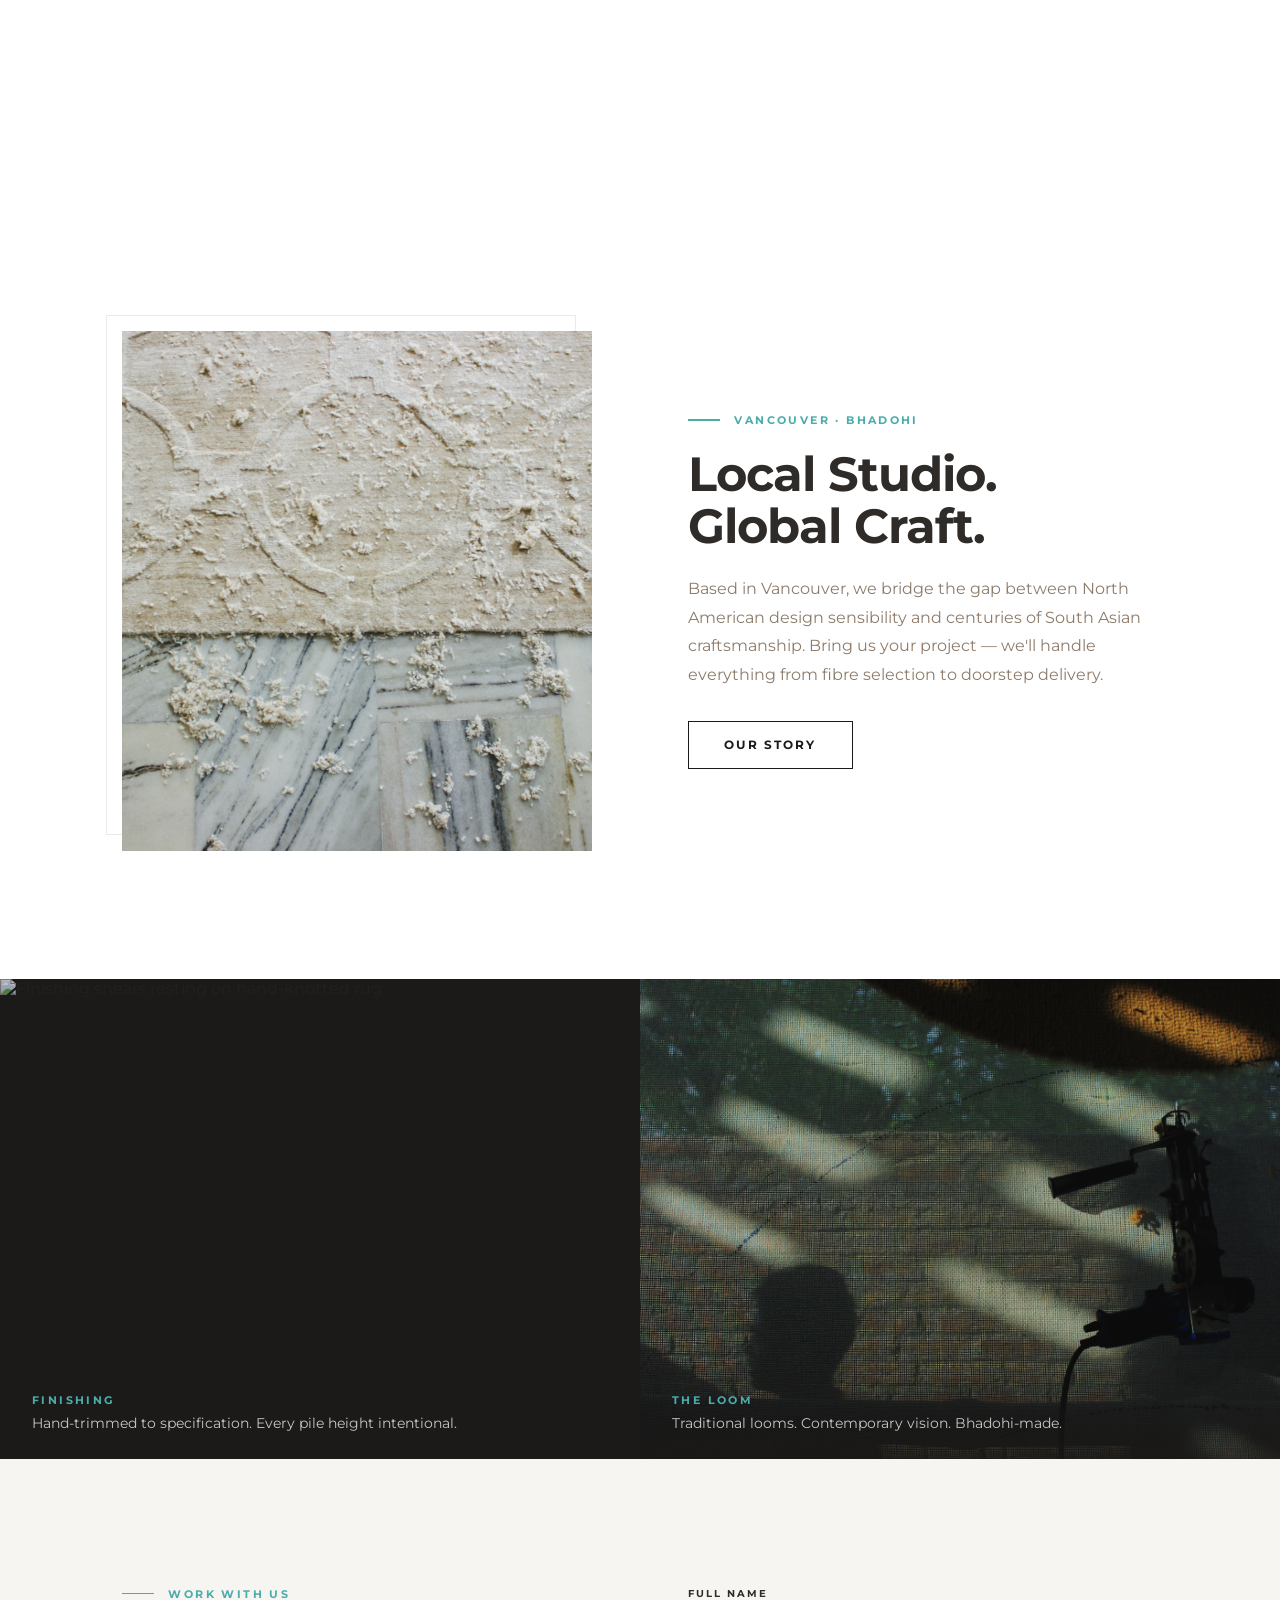
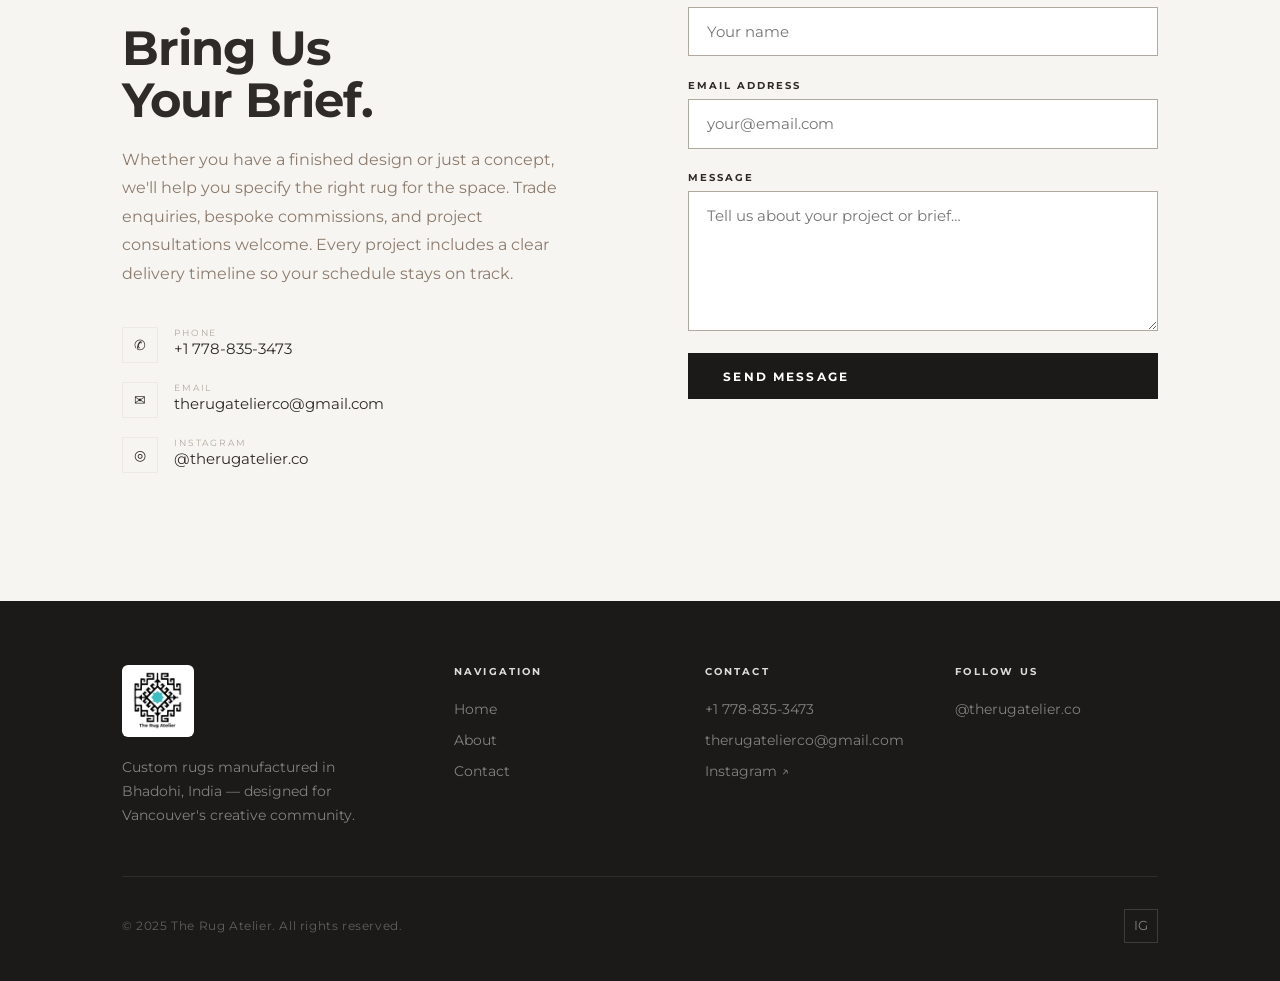
==== commit 01f84ff4: "Add files via upload" ====
--- a/index.html
+++ b/index.html
@@ -3,8 +3,8 @@
 <head>
   <meta charset="UTF-8" />
   <meta name="viewport" content="width=device-width, initial-scale=1.0" />
-  <title>The Rug Atelier — Handcrafted Artisan Rugs</title>
-  <meta name="description" content="The Rug Atelier — handcrafted artisan rugs where heritage technique meets contemporary vision." />
+  <title>The Rug Atelier — Custom Handcrafted Rugs Vancouver</title>
+  <meta name="description" content="Vancouver-based custom rug studio manufacturing directly from Bhadohi, India. Bespoke rugs for interior designers, architects, and creative studios." />
   <link rel="preconnect" href="https://fonts.googleapis.com" />
   <link rel="preconnect" href="https://fonts.gstatic.com" crossorigin />
   <link href="https://fonts.googleapis.com/css2?family=Montserrat:wght@400;500;600;700&display=swap" rel="stylesheet" />
@@ -31,41 +31,40 @@
     <a href="about.html">About</a>
     <a href="#contact">Contact</a>
   </div>
+
   <main>
+
     <section class="hero" aria-label="Hero">
       <div class="hero-bg"></div>
       <div class="hero-overlay"></div>
       <div class="hero-content">
         <img src="assets/images/logo.png" alt="" class="hero-logo" aria-hidden="true" />
-        <p class="hero-eyebrow">Handcrafted Artisan Rugs</p>
-        <h1>Where Heritage<br>Meets Home.</h1>
-        <p class="hero-tagline">Each piece is hand-knotted by master weavers using centuries-old techniques — made to anchor your space for a lifetime.</p>
+        <p class="hero-eyebrow">Custom Artisan Rugs · Vancouver</p>
+        <h1>Designed by You.<br>Handcrafted in Bhadohi.</h1>
+        <p class="hero-tagline">We manufacture fully custom rugs for interior designers, architects, and creative studios — direct from the carpet capital of the world, delivered to your door.</p>
         <div class="hero-cta">
-          <a href="about.html" class="btn btn-outline-light">Discover Our Story</a>
-          <a href="#contact" class="btn btn-primary" style="margin-left:1rem;">Get in Touch</a>
-        </div>
-      </div>
-      <div class="hero-scroll" aria-hidden="true">
-        <span>Scroll</span>
-        <div class="hero-scroll-line"></div>
-      </div>
-    </section>
+          <a href="#contact" class="btn btn-outline-light">Start a Custom Brief</a>
+          <a href="about.html" class="btn btn-primary" style="margin-left:1rem;">See Our Craft</a>
+        </div>
+      </div>
+    </section>
+
     <section class="showcase" aria-labelledby="showcase-heading">
       <div class="showcase-header">
         <div class="section-label" style="justify-content:center;">
           <span class="eyebrow">The Collection</span>
         </div>
-        <h2 id="showcase-heading" class="reveal">Rugs That Endure.</h2>
-        <p class="reveal reveal-delay-1">Not seasonal. Not disposable. Each piece grows richer with time.</p>
+        <h2 id="showcase-heading" class="reveal">Every Weave. Every Fibre.<br>Made to Spec.</h2>
+        <p class="reveal reveal-delay-1">From the flat simplicity of a Dhurrie to the sculptural depth of a Tibetan cut-and-loop — our range spans every technique, pile height, and natural fibre. Each piece woven to your exact specification.</p>
       </div>
       <div class="showcase-grid">
         <div class="showcase-item reveal">
-          <img src="assets/images/product1.jpeg" alt="Antique overdyed rug texture" />
-          <span class="showcase-caption">Antique Overdyed</span>
+          <img src="assets/images/product1.jpeg" alt="Antique overdyed hand-knotted rug" />
+          <span class="showcase-caption">Persian Weave</span>
         </div>
         <div class="showcase-item reveal reveal-delay-1">
           <img src="assets/images/product2.jpeg" alt="Hand-dyed yarns drying" />
-          <span class="showcase-caption">Natural Dyeing</span>
+          <span class="showcase-caption">Natural Dyed</span>
         </div>
         <div class="showcase-item reveal reveal-delay-2">
           <img src="assets/images/product3.jpeg" alt="Wool colour studies" />
@@ -73,38 +72,40 @@
         </div>
       </div>
     </section>
+
     <section class="values" aria-labelledby="values-heading">
       <div class="values-inner">
         <div class="values-header">
-          <div class="section-label reveal"><span class="eyebrow">Our Philosophy</span></div>
-          <h2 id="values-heading" class="reveal">Craft Without<br>Compromise.</h2>
+          <div class="section-label reveal"><span class="eyebrow">Why Designers Choose Us</span></div>
+          <h2 id="values-heading" class="reveal">Manufacturer-Direct.<br>No Middlemen.</h2>
         </div>
         <div class="values-grid">
           <div class="value-card reveal">
             <div class="value-number">01</div>
-            <h3>Natural Materials</h3>
-            <p>Hand-combed Ghazni wool, hand-spun silk, plant-based dyes — chosen for beauty and longevity.</p>
+            <h3>Direct from Bhadohi</h3>
+            <p>We manufacture in-house in Bhadohi, India — the world's foremost carpet-making region. You deal with the maker, not a distributor.</p>
           </div>
           <div class="value-card reveal reveal-delay-1">
             <div class="value-number">02</div>
-            <h3>Artisan Tradition</h3>
-            <p>Woven by families who have practised the craft for generations, on traditional hand looms.</p>
+            <h3>Every Technique Available</h3>
+            <p>Persian, Tibetan, Moroccan, Kilim, Dhurrie, Sumac, Handloom, flat-weave, cut-and-loop — all under one roof, in any fibre.</p>
           </div>
           <div class="value-card reveal reveal-delay-2">
             <div class="value-number">03</div>
-            <h3>Enduring Design</h3>
-            <p>Designed to outlast trends and accumulate the quiet presence only handmade objects carry.</p>
-          </div>
-        </div>
-      </div>
-    </section>
+            <h3>Custom to the Brief</h3>
+            <p>Bespoke sizing, colourways, and pile specifications. We work directly from your design files, mood boards, or sketches.</p>
+          </div>
+        </div>
+      </div>
+    </section>
+
     <section class="highlight" aria-labelledby="highlight-heading">
       <div class="highlight-img"></div>
       <div class="highlight-content">
         <div class="highlight-text">
           <div class="section-label reveal"><span class="eyebrow">The Atelier</span></div>
-          <h2 id="highlight-heading" class="reveal">A Single Rug<br>Can Take Months.</h2>
-          <p class="reveal reveal-delay-1">Skilled artisans hand-knot every row with precision learned over lifetimes. We think that's worth waiting for.</p>
+          <h2 id="highlight-heading" class="reveal">Woven in the City<br>That Invented the Craft.</h2>
+          <p class="reveal reveal-delay-1">Bhadohi, Uttar Pradesh has been the global centre of hand-knotted carpet production for centuries. Our atelier sits at the heart of it — giving Vancouver designers direct access to that lineage, with the responsiveness of a local partner.</p>
           <a href="about.html" class="btn btn-outline-light reveal reveal-delay-2">Learn Our Process</a>
         </div>
         <div class="highlight-stat" aria-hidden="true">
@@ -112,43 +113,46 @@
         </div>
       </div>
     </section>
+
     <section class="about-preview" aria-labelledby="about-preview-heading">
       <div class="about-preview-inner">
         <div class="about-preview-image reveal">
           <img src="assets/images/product5.jpeg" alt="Handcrafted rug resting on marble floor" />
         </div>
         <div class="about-preview-text">
-          <div class="section-label reveal"><span class="eyebrow">Who We Are</span></div>
-          <h2 id="about-preview-heading" class="reveal">A Studio with<br>Deep Roots.</h2>
-          <p class="reveal reveal-delay-1">The Rug Atelier was founded on a simple belief: that the ancient art of rug-making deserves to be experienced in contemporary homes. We work with master craftspeople whose families have been weaving for generations.</p>
+          <div class="section-label reveal"><span class="eyebrow">Vancouver · Bhadohi</span></div>
+          <h2 id="about-preview-heading" class="reveal">Local Studio.<br>Global Craft.</h2>
+          <p class="reveal reveal-delay-1">Based in Vancouver, we bridge the gap between North American design sensibility and centuries of South Asian craftsmanship. Bring us your project — we'll handle everything from fibre selection to doorstep delivery.</p>
           <a href="about.html" class="btn btn-outline reveal reveal-delay-2">Our Story</a>
         </div>
       </div>
     </section>
+
     <section class="image-strip" aria-label="Atelier photography">
       <div class="image-strip-inner">
         <div class="image-strip-item">
           <img src="assets/images/product4.jpeg" alt="Finishing shears resting on hand-knotted rug" />
           <div class="image-strip-caption">
             <span class="eyebrow">Finishing</span>
-            <p>Every fibre trimmed by hand.</p>
+            <p>Hand-trimmed to specification. Every pile height intentional.</p>
           </div>
         </div>
         <div class="image-strip-item">
           <img src="assets/images/product6.jpeg" alt="Artisan at the loom with dappled light" />
           <div class="image-strip-caption">
             <span class="eyebrow">The Loom</span>
-            <p>Where the work begins.</p>
-          </div>
-        </div>
-      </div>
-    </section>
+            <p>Traditional looms. Contemporary vision. Bhadohi-made.</p>
+          </div>
+        </div>
+      </div>
+    </section>
+
     <section class="contact" id="contact" aria-labelledby="contact-heading">
       <div class="contact-inner">
         <div class="contact-text">
-          <div class="section-label reveal"><span class="eyebrow">Get in Touch</span></div>
-          <h2 id="contact-heading" class="reveal">Start a<br>Conversation.</h2>
-          <p class="reveal reveal-delay-1">Interested in a bespoke commission, a trade enquiry, or simply want to know more? We welcome every conversation about craft and design.</p>
+          <div class="section-label reveal"><span class="eyebrow">Work With Us</span></div>
+          <h2 id="contact-heading" class="reveal">Bring Us<br>Your Brief.</h2>
+          <p class="reveal reveal-delay-1">Whether you have a finished design or just a concept, we'll help you specify the right rug for the space. Trade enquiries, bespoke commissions, and project consultations welcome. Every project includes a clear delivery timeline so your schedule stays on track.</p>
           <div class="contact-info reveal reveal-delay-2">
             <div class="contact-info-item">
               <div class="contact-info-icon">✆</div>
@@ -188,7 +192,7 @@
             </div>
             <div class="form-group">
               <label for="message">Message</label>
-              <textarea id="message" name="message" placeholder="Tell us about your project or inquiry…"></textarea>
+              <textarea id="message" name="message" placeholder="Tell us about your project or brief…"></textarea>
               <span class="form-error" id="message-error">Please enter a message.</span>
             </div>
             <button type="submit" class="btn btn-primary">Send Message</button>
@@ -196,13 +200,15 @@
         </div>
       </div>
     </section>
+
   </main>
+
   <footer class="footer" role="contentinfo">
     <div class="footer-inner">
       <div class="footer-top">
         <div class="footer-brand">
           <img src="assets/images/logo.png" alt="The Rug Atelier" class="footer-brand-logo" />
-          <p>Artisan rugs handcrafted with intention — where heritage technique meets contemporary vision.</p>
+          <p>Custom rugs manufactured in Bhadohi, India — designed for Vancouver's creative community.</p>
         </div>
         <div class="footer-col">
           <h4>Navigation</h4>
@@ -235,6 +241,7 @@
       </div>
     </div>
   </footer>
+
   <script src="script.js"></script>
 </body>
 </html>
--- a/style.css
+++ b/style.css
@@ -292,7 +292,6 @@
   position: absolute;
   inset: 0;
   background-image: url("assets/images/product7.jpeg");
-  transform: scale(1.06);
   animation: heroZoom 12s var(--ease-out) forwards;
 }
 @keyframes heroZoom {
@@ -832,7 +831,7 @@
 .about-hero-bg {
   position: absolute;
   inset: 0;
-  background-image: url("assets/images/product6.jpeg");
+  background-image: url("assets/images/product8.jpeg");
   background-size: cover;
   background-position: center 30%;
   opacity: 0.18;
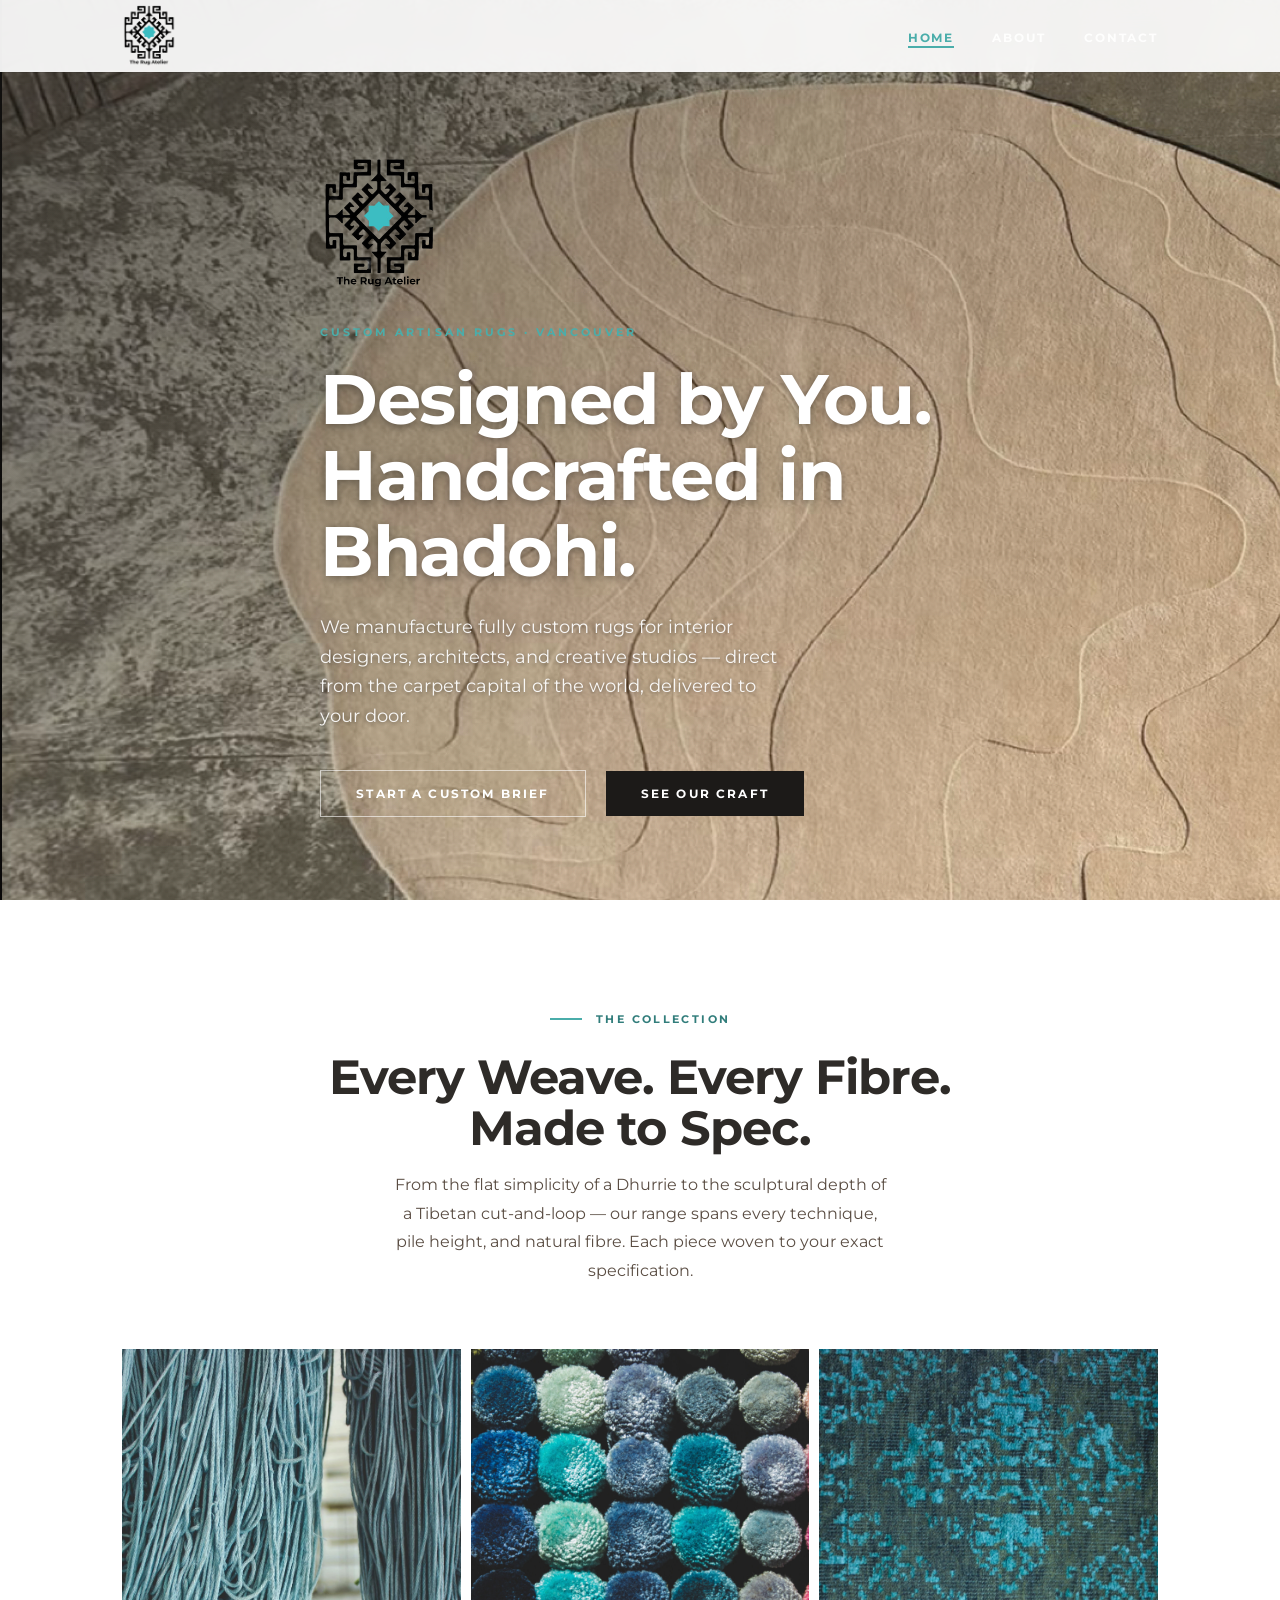
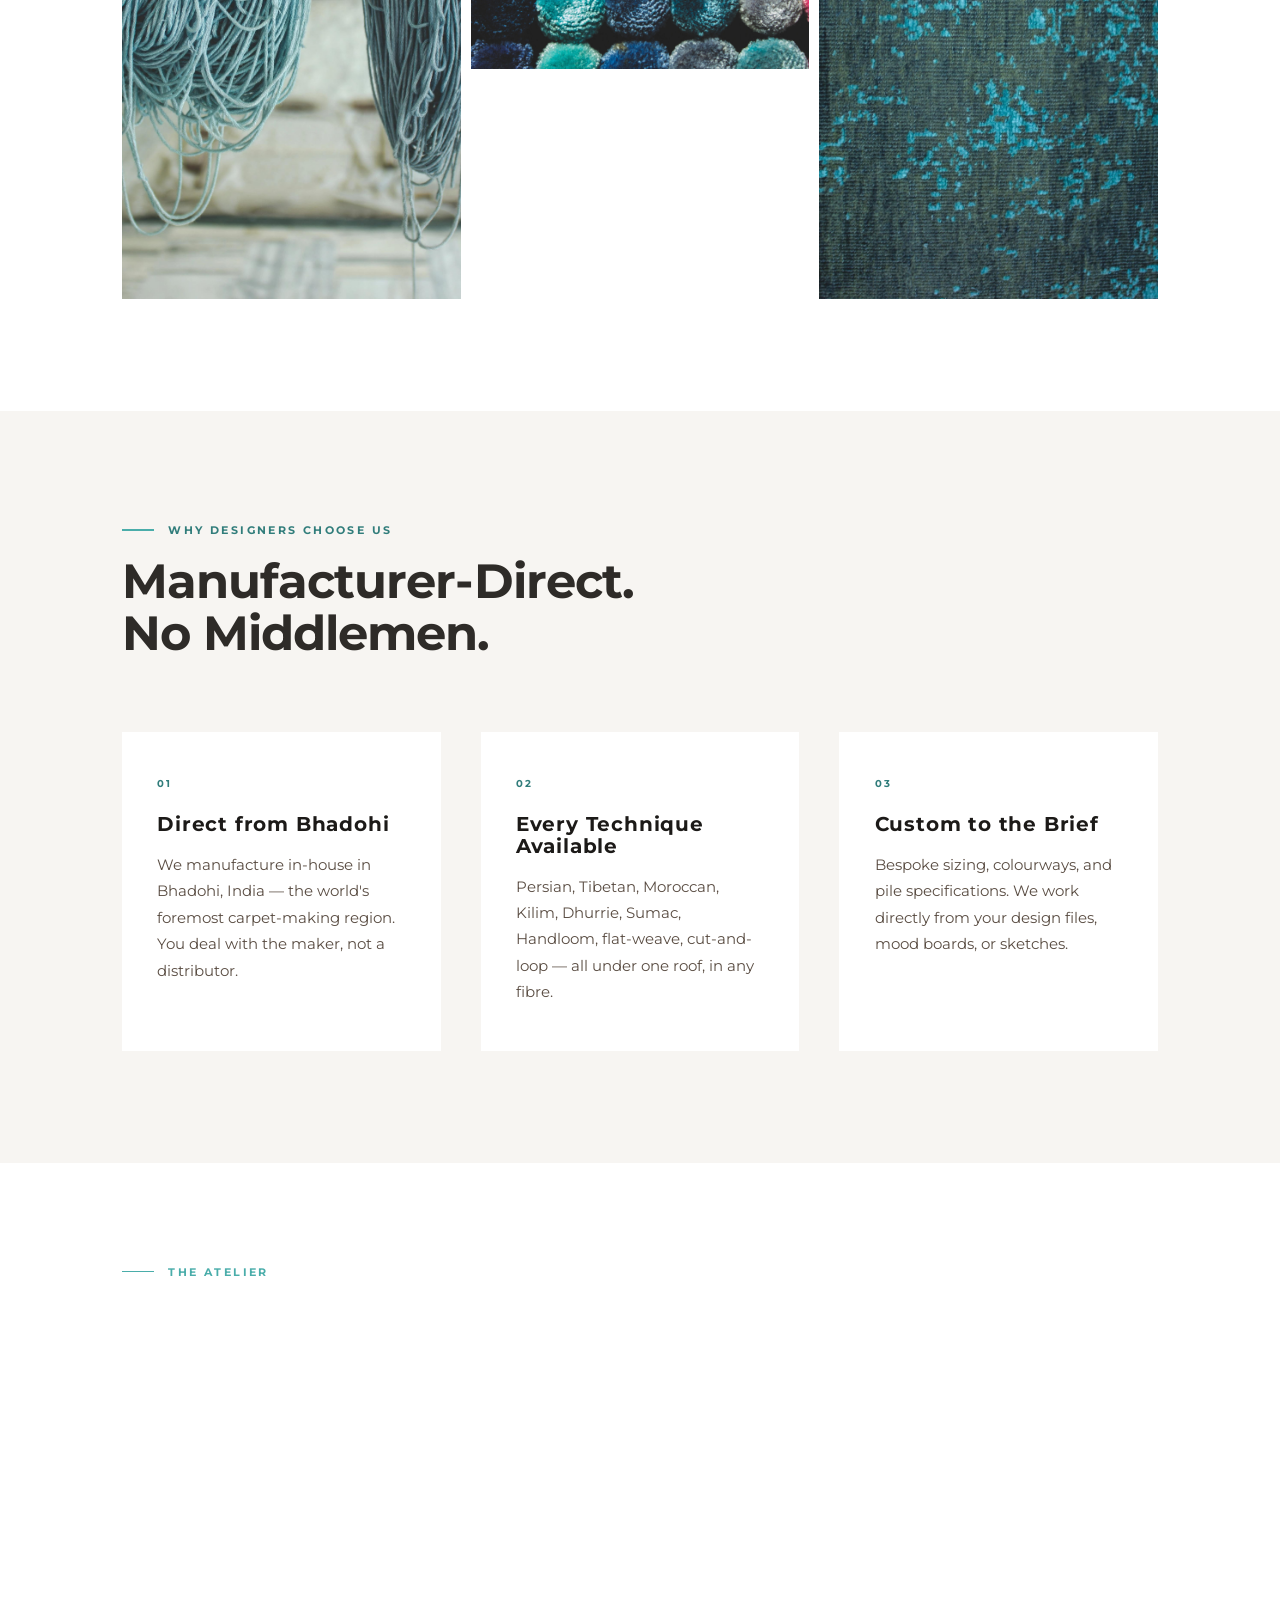
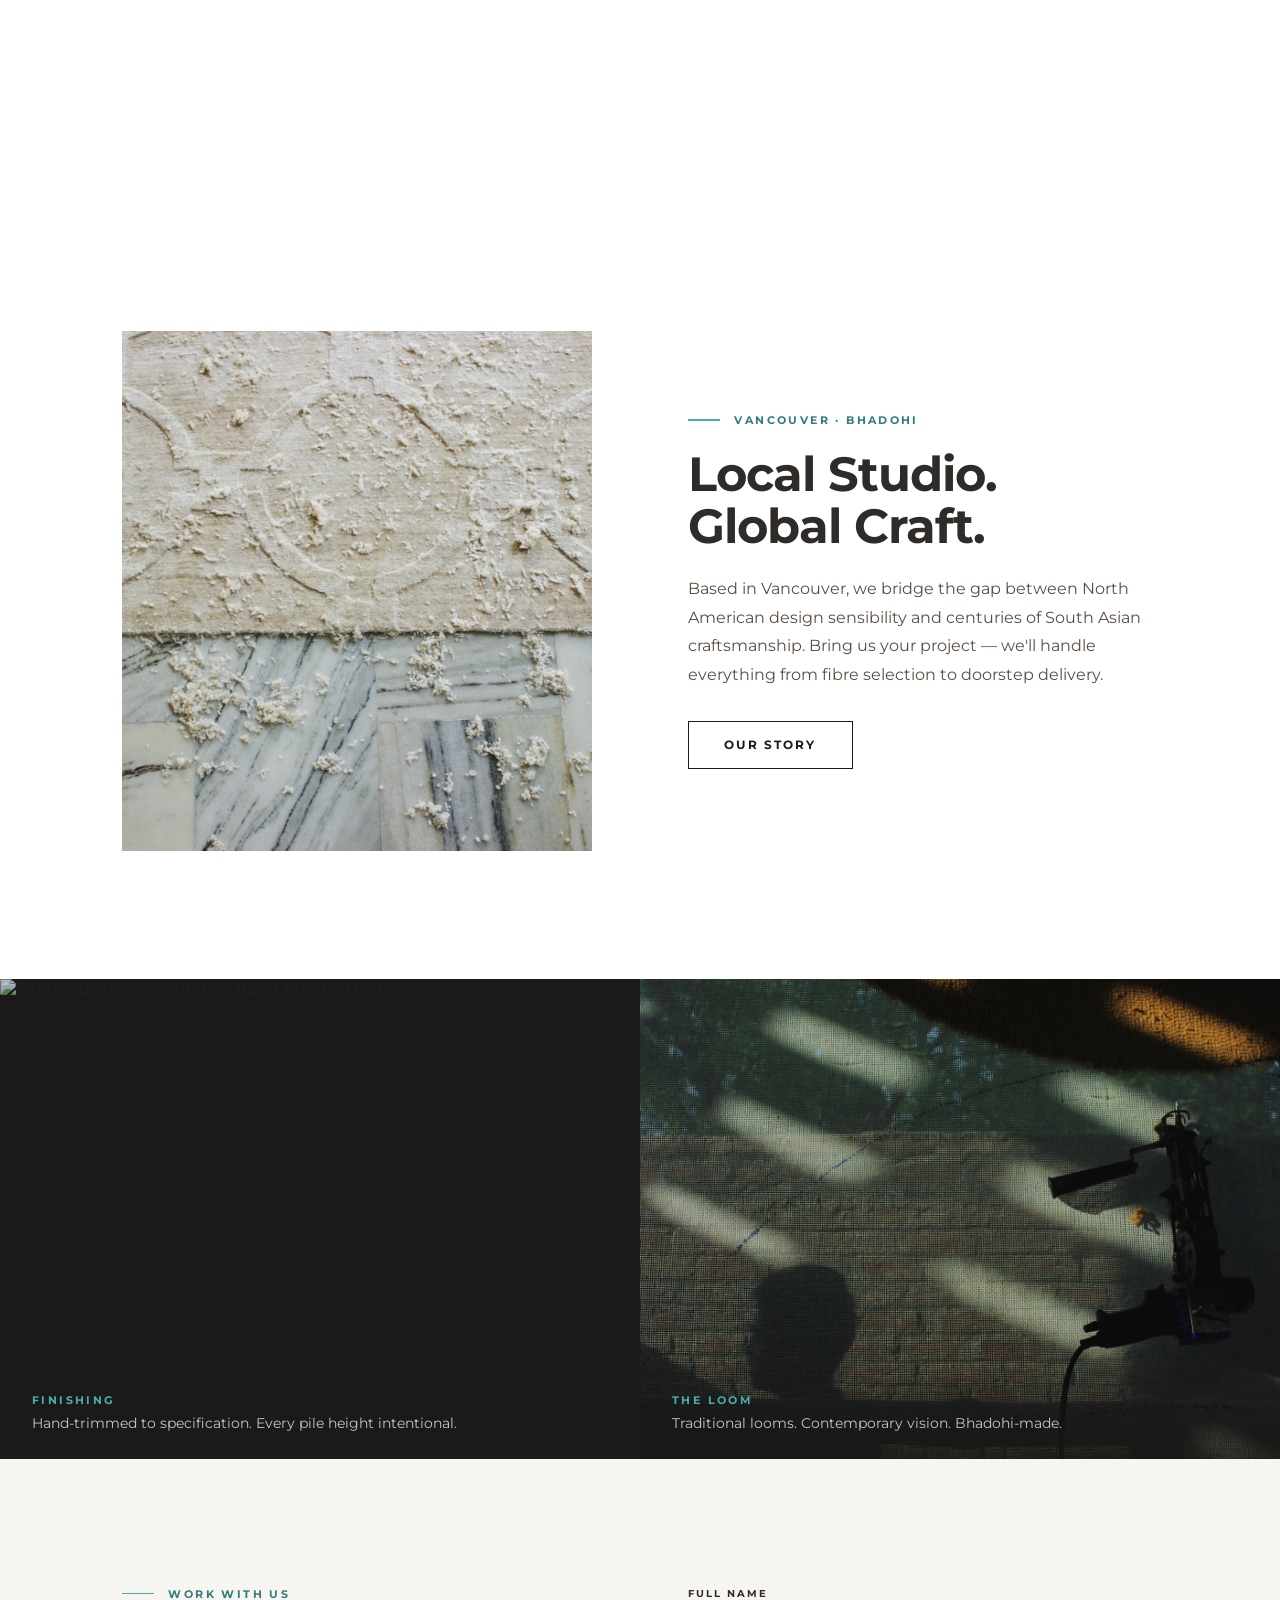
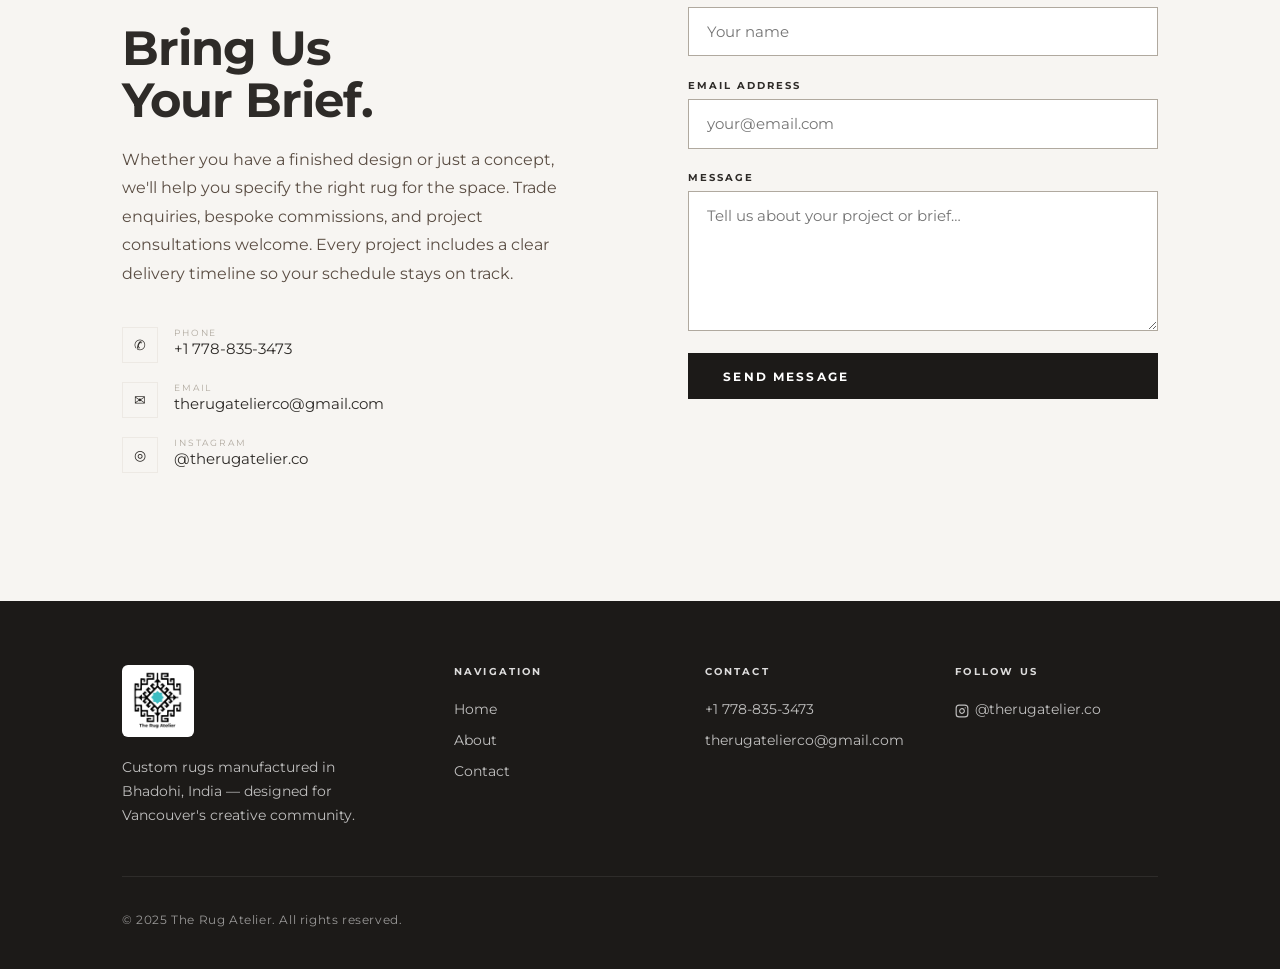
==== commit 60132eb4: "Add files via upload" ====
--- a/index.html
+++ b/index.html
@@ -38,7 +38,7 @@
       <div class="hero-bg"></div>
       <div class="hero-overlay"></div>
       <div class="hero-content">
-        <img src="assets/images/logo.png" alt="" class="hero-logo" aria-hidden="true" />
+        <a href="index.html" aria-label="The Rug Atelier — Home"><img src="assets/images/logo.png" alt="The Rug Atelier" class="hero-logo" /></a>
         <p class="hero-eyebrow">Custom Artisan Rugs · Vancouver</p>
         <h1>Designed by You.<br>Handcrafted in Bhadohi.</h1>
         <p class="hero-tagline">We manufacture fully custom rugs for interior designers, architects, and creative studios — direct from the carpet capital of the world, delivered to your door.</p>
@@ -223,21 +223,18 @@
           <ul>
             <li><a href="tel:+17788353473">+1 778-835-3473</a></li>
             <li><a href="mailto:therugatelierco@gmail.com">therugatelierco@gmail.com</a></li>
-            <li><a href="https://instagram.com/therugatelier.co" target="_blank" rel="noopener noreferrer">Instagram ↗</a></li>
+            
           </ul>
         </div>
         <div class="footer-col">
           <h4>Follow Us</h4>
           <ul>
-            <li><a href="https://instagram.com/therugatelier.co" target="_blank" rel="noopener noreferrer">@therugatelier.co</a></li>
+            <li><a href="https://instagram.com/therugatelier.co" target="_blank" rel="noopener noreferrer"><svg xmlns="http://www.w3.org/2000/svg" width="14" height="14" viewBox="0 0 24 24" fill="none" stroke="currentColor" stroke-width="2" stroke-linecap="round" stroke-linejoin="round" style="display:inline-block;vertical-align:middle;margin-right:6px;"><rect x="2" y="2" width="20" height="20" rx="5" ry="5"></rect><path d="M16 11.37A4 4 0 1 1 12.63 8 4 4 0 0 1 16 11.37z"></path><line x1="17.5" y1="6.5" x2="17.51" y2="6.5"></line></svg>@therugatelier.co</a></li>
           </ul>
         </div>
       </div>
       <div class="footer-bottom">
         <p class="footer-copy">© 2025 The Rug Atelier. All rights reserved.</p>
-        <div class="footer-social">
-          <a href="https://instagram.com/therugatelier.co" target="_blank" rel="noopener noreferrer" aria-label="Instagram">IG</a>
-        </div>
       </div>
     </div>
   </footer>
--- a/style.css
+++ b/style.css
@@ -53,7 +53,7 @@
   font-weight: 700;
   letter-spacing: 0.22em;
   text-transform: uppercase;
-  color: var(--color-accent);
+  color: var(--color-accent-dark);
 }
 
 h1, h2, h3 {
@@ -70,7 +70,7 @@
 p {
   font-size: 1rem;
   line-height: 1.78;
-  color: var(--color-warm);
+  color: #5a4d43;
 }
 
 /* ---------- Utility ---------- */
@@ -206,9 +206,13 @@
   font-weight: 700;
   letter-spacing: 0.16em;
   text-transform: uppercase;
-  color: var(--color-charcoal);
+  color: rgba(255,255,255,0.9);
   position: relative;
   transition: color 0.25s;
+}
+
+.nav.scrolled .nav-links a {
+  color: var(--color-charcoal);
 }
 
 .nav-links a::after {
@@ -347,17 +351,19 @@
   opacity: 0;
   transform: translateY(20px);
   animation: fadeUp 0.9s 0.45s var(--ease-out) forwards;
+  text-shadow: 0 2px 8px rgba(0,0,0,0.35);
 }
 
 .hero-tagline {
-  color: rgba(255,255,255,0.72);
-  font-size: 1.05rem;
+  color: rgba(255,255,255,0.92);
+  font-size: 1.1rem;
   line-height: 1.7;
-  max-width: 420px;
+  max-width: 480px;
   margin-bottom: 2.4rem;
   opacity: 0;
   transform: translateY(20px);
   animation: fadeUp 0.9s 0.6s var(--ease-out) forwards;
+  text-shadow: 0 1px 4px rgba(0,0,0,0.4);
 }
 
 .hero-cta {
@@ -386,6 +392,9 @@
 .showcase-header {
   text-align: center;
   margin-bottom: 4rem;
+  max-width: var(--max-width);
+  margin-inline: auto;
+  padding-inline: 2rem;
 }
 .showcase-header .eyebrow { justify-content: center; }
 .showcase-header .section-label { justify-content: center; }
@@ -497,7 +506,7 @@
   font-size: 0.62rem;
   font-weight: 700;
   letter-spacing: 0.22em;
-  color: var(--color-accent);
+  color: var(--color-accent-dark);
   margin-bottom: 1.6rem;
 }
 
@@ -547,7 +556,7 @@
   margin-bottom: 1.4rem;
 }
 .highlight-text p {
-  color: rgba(255,255,255,0.65);
+  color: rgba(255,255,255,0.85);
   margin-bottom: 2rem;
   max-width: 440px;
 }
@@ -576,18 +585,12 @@
 
 .about-preview-image {
   position: relative;
+  overflow: hidden;
 }
 .about-preview-image img {
   width: 100%; height: 520px;
   object-fit: cover;
-}
-.about-preview-image::before {
-  content: "";
-  position: absolute;
-  top: -16px; left: -16px;
-  right: 16px; bottom: 16px;
-  border: 1.5px solid var(--color-light-grey);
-  z-index: -1;
+  display: block;
 }
 
 .about-preview-text .section-label { margin-bottom: 1.4rem; }
@@ -757,7 +760,7 @@
 .footer-brand p {
   font-size: 0.88rem;
   line-height: 1.7;
-  color: rgba(255,255,255,0.45);
+  color: rgba(255,255,255,0.72);
   max-width: 240px;
 }
 
@@ -778,7 +781,7 @@
 }
 .footer-col ul li a {
   font-size: 0.88rem;
-  color: rgba(255,255,255,0.45);
+  color: rgba(255,255,255,0.72);
   transition: color 0.25s;
 }
 .footer-col ul li a:hover { color: var(--color-accent); }
@@ -793,28 +796,12 @@
 
 .footer-copy {
   font-size: 0.75rem;
-  color: rgba(255,255,255,0.3);
+  color: rgba(255,255,255,0.55);
   letter-spacing: 0.05em;
 }
 
 .footer-social {
-  display: flex;
-  gap: 1rem;
-}
-.footer-social a {
-  width: 34px; height: 34px;
-  border: 1px solid rgba(255,255,255,0.15);
-  display: flex;
-  align-items: center;
-  justify-content: center;
-  font-size: 0.8rem;
-  color: rgba(255,255,255,0.45);
-  transition: all 0.25s;
-}
-.footer-social a:hover {
-  border-color: var(--color-accent);
-  color: var(--color-accent);
-  background: rgba(74,173,170,0.1);
+  display: none;
 }
 
 /* ============================================================
@@ -854,7 +841,7 @@
   margin-bottom: 1.6rem;
 }
 .about-hero-content > p {
-  color: rgba(255,255,255,0.6);
+  color: rgba(255,255,255,0.82);
   max-width: 540px;
   font-size: 1.05rem;
 }
@@ -926,7 +913,7 @@
   font-family: var(--font-display);
   font-size: 2.2rem;
   font-weight: 700;
-  color: var(--color-light-grey);
+  color: var(--color-mid-grey);
   line-height: 1;
   margin-bottom: 1.2rem;
 }
@@ -1008,10 +995,25 @@
 /* ============================================================
    RESPONSIVE
    ============================================================ */
+
+/* Tablet — 960px and below */
 @media (max-width: 960px) {
   .nav-links { display: none; }
   .nav-toggle { display: flex; }
 
+  /* Nav logo — prevent oversizing on tablet */
+  .nav-logo { height: 52px; }
+
+  /* Hero — prevent content overflow */
+  .hero-content { padding-inline: 1.5rem; }
+  .hero-cta {
+    display: flex;
+    flex-wrap: wrap;
+    gap: 0.75rem;
+  }
+  .hero-cta .btn { margin-left: 0 !important; }
+
+  /* Showcase */
   .showcase-grid {
     grid-template-columns: 1fr 1fr;
     grid-template-rows: 260px 200px 200px;
@@ -1020,29 +1022,60 @@
   .showcase-item:nth-child(2) { grid-column: 2 / 3; grid-row: 1 / 2; }
   .showcase-item:nth-child(3) { grid-column: 1 / 3; grid-row: 3 / 4; }
 
+  /* Values */
   .values-grid { grid-template-columns: 1fr 1fr; }
 
+  /* Highlight */
   .highlight-content { grid-template-columns: 1fr; }
   .highlight-stat { display: none; }
-
+  .highlight-text { padding-inline: 1.5rem; }
+
+  /* About preview */
   .about-preview-inner { grid-template-columns: 1fr; gap: 3rem; }
   .about-preview-image { display: none; }
 
+  /* Contact */
   .contact-inner { grid-template-columns: 1fr; gap: 3.5rem; }
-
+  .contact-info-value { word-break: break-word; }
+
+  /* Footer */
   .footer-top { grid-template-columns: 1fr 1fr; gap: 2.5rem; }
 
+  /* About page */
   .about-intro { grid-template-columns: 1fr; gap: 3rem; }
   .about-intro-image { display: none; }
-
   .process-steps { grid-template-columns: 1fr 1fr; }
   .about-gallery-grid { grid-template-columns: 1fr 1fr; }
-}
-
+
+  /* Image strip — stack on tablet */
+  .image-strip-inner { grid-template-columns: 1fr; }
+  .image-strip-item { height: 340px; }
+}
+
+/* Mobile — 640px and below */
 @media (max-width: 640px) {
-  h1 { font-size: 2.2rem; }
-  h2 { font-size: 1.75rem; }
-
+  h1 { font-size: 2rem; }
+  h2 { font-size: 1.6rem; }
+
+  /* Nav logo */
+  .nav-logo { height: 44px; }
+  .nav-inner { padding-inline: 1.25rem; }
+
+  /* Hero */
+  .hero-content {
+    padding-inline: 1.25rem;
+    padding-top: calc(var(--nav-height) + 1rem);
+  }
+  .hero-logo { width: 90px; }
+  .hero-tagline { font-size: 0.95rem; max-width: 100%; }
+  .hero-cta {
+    flex-direction: column;
+    align-items: flex-start;
+    gap: 0.75rem;
+  }
+  .hero-cta .btn { width: 100%; justify-content: center; }
+
+  /* Showcase */
   .showcase-grid {
     grid-template-columns: 1fr;
     grid-template-rows: 240px 240px 240px;
@@ -1054,19 +1087,43 @@
     grid-row: auto;
   }
 
+  /* Values */
   .values-grid { grid-template-columns: 1fr; }
-
+  .values-inner { padding-inline: 1.25rem; }
+
+  /* Highlight */
   .highlight { height: auto; padding: 5rem 0; }
   .highlight-img { background-attachment: scroll; }
-
+  .highlight-text .btn { width: 100%; justify-content: center; }
+
+  /* About preview */
+  .about-preview-inner { padding-inline: 1.25rem; }
+
+  /* Contact */
+  .contact-inner { padding-inline: 1.25rem; gap: 2.5rem; }
+  .contact-info-value { font-size: 0.82rem; }
+  .contact-form .btn { width: 100%; justify-content: center; }
+
+  /* Footer */
   .footer-top { grid-template-columns: 1fr; }
-
+  .footer-inner { padding-inline: 1.25rem; }
+  .footer-bottom { flex-direction: column; align-items: flex-start; }
+
+  /* About page */
+  .about-hero-content { padding-inline: 1.25rem; }
+  .about-content-inner { padding-inline: 1.25rem; }
+  .about-process-inner { padding-inline: 1.25rem; }
   .process-steps { grid-template-columns: 1fr; }
-
+  .about-gallery-inner { padding-inline: 1.25rem; }
   .about-gallery-grid { grid-template-columns: 1fr; }
   .about-gallery-grid img { height: 220px; }
 
-  .footer-bottom { flex-direction: column; align-items: flex-start; }
+  /* Image strip */
+  .image-strip-inner { grid-template-columns: 1fr; }
+  .image-strip-item { height: 260px; }
+
+  /* Buttons - full width on mobile for key CTAs */
+  .about-preview-text .btn { width: 100%; justify-content: center; }
 }
 
 /* ============================================================
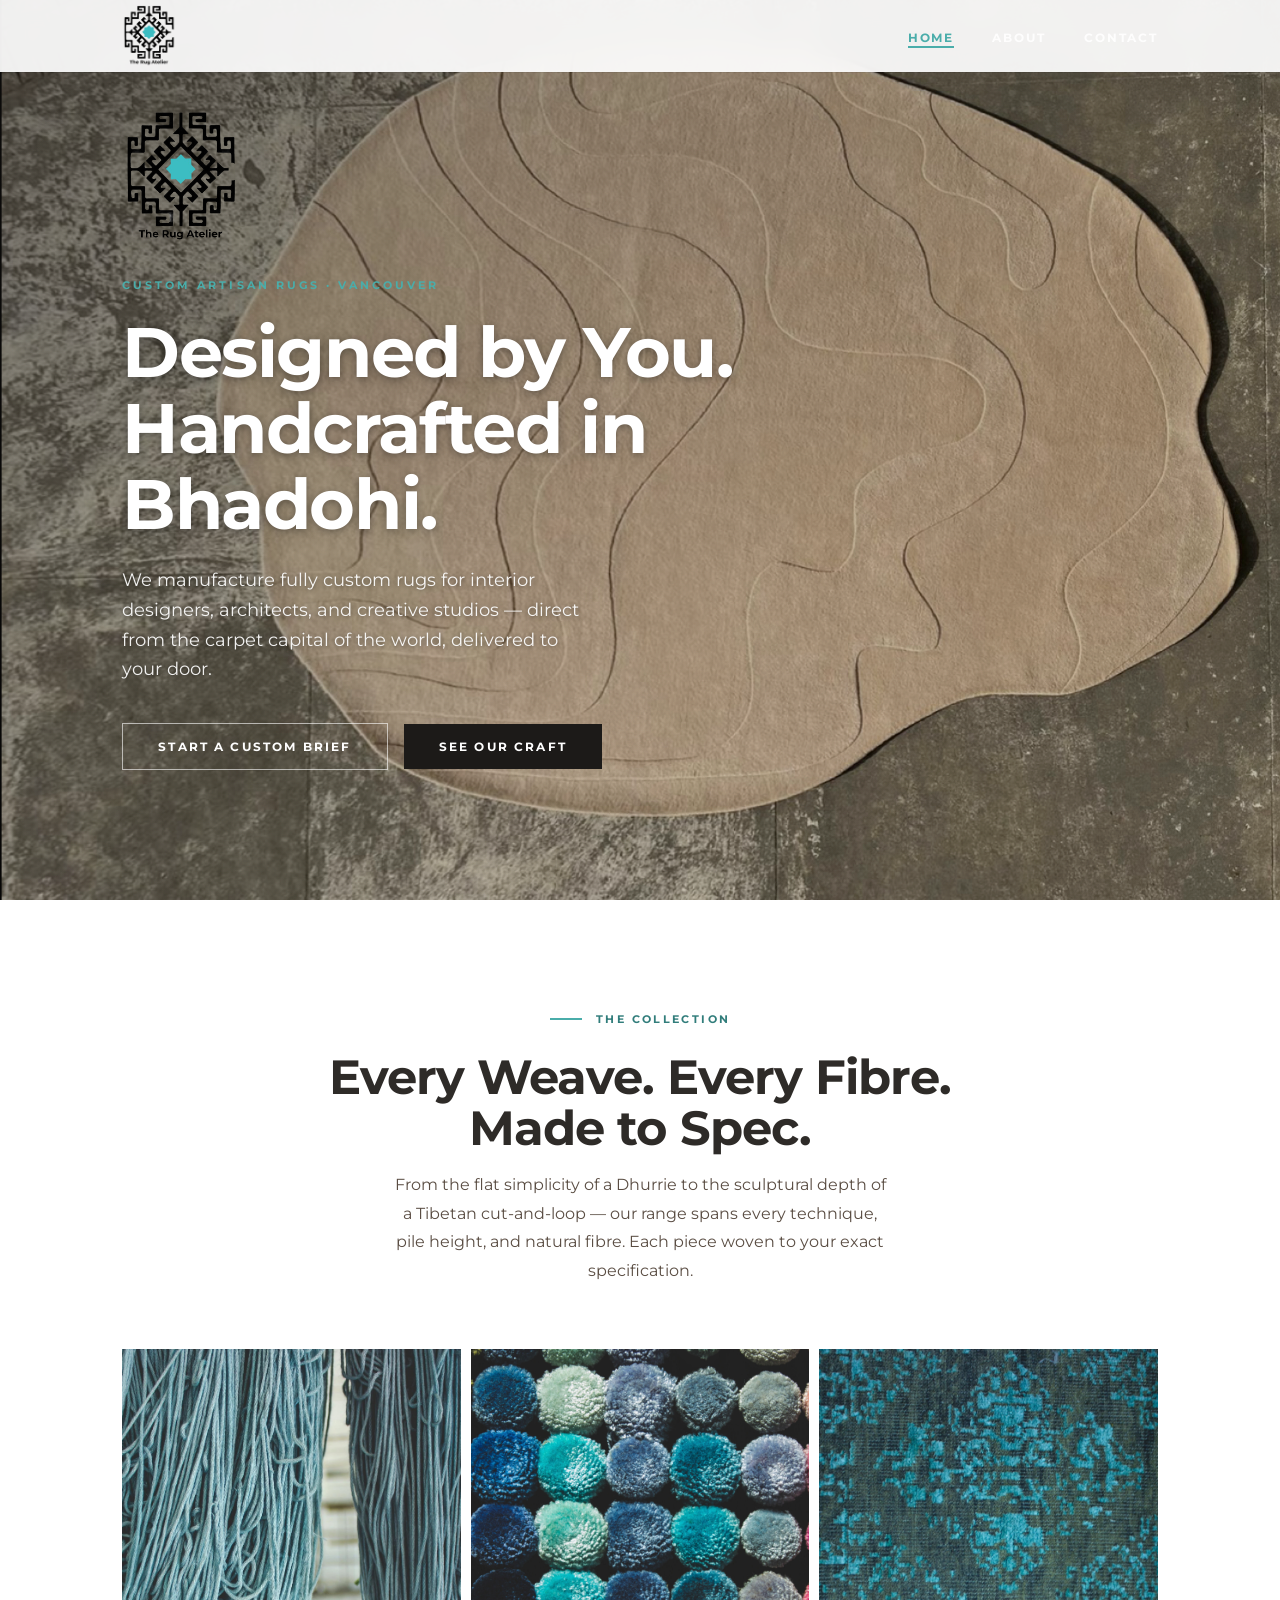
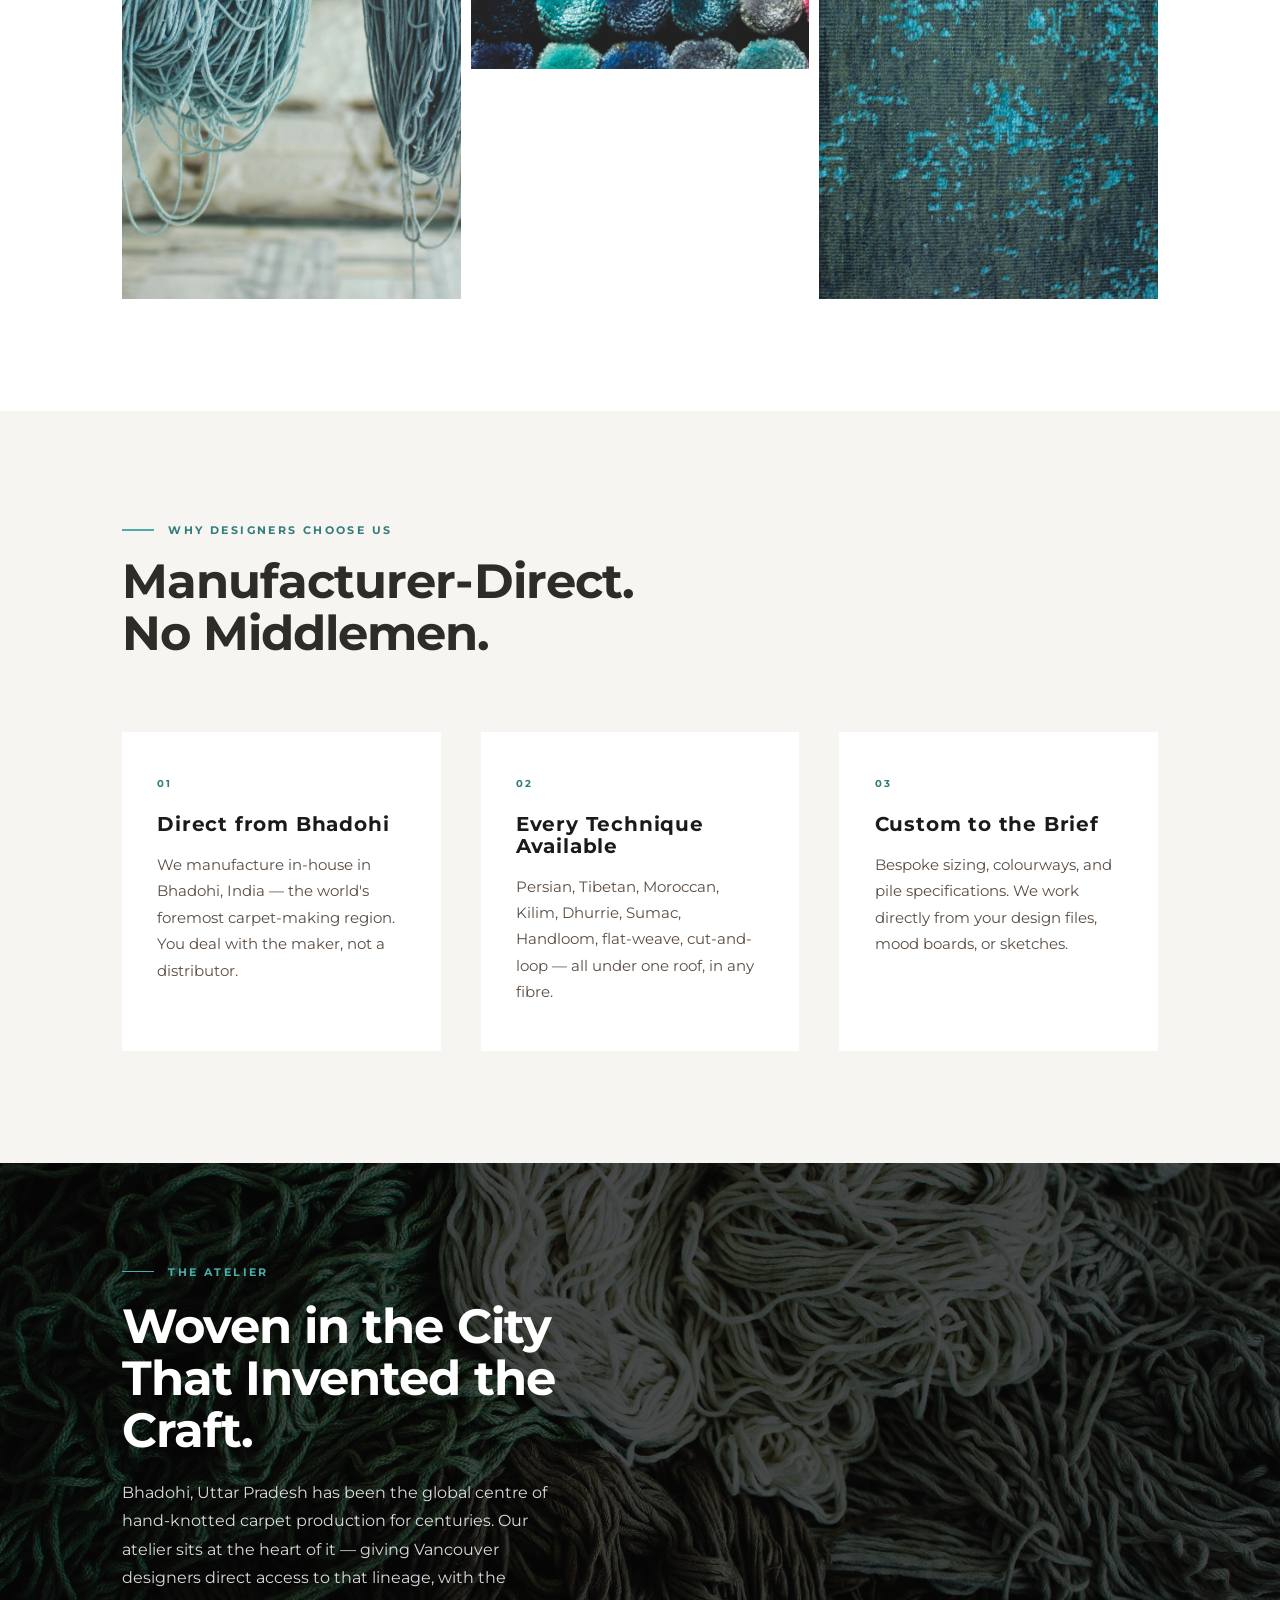
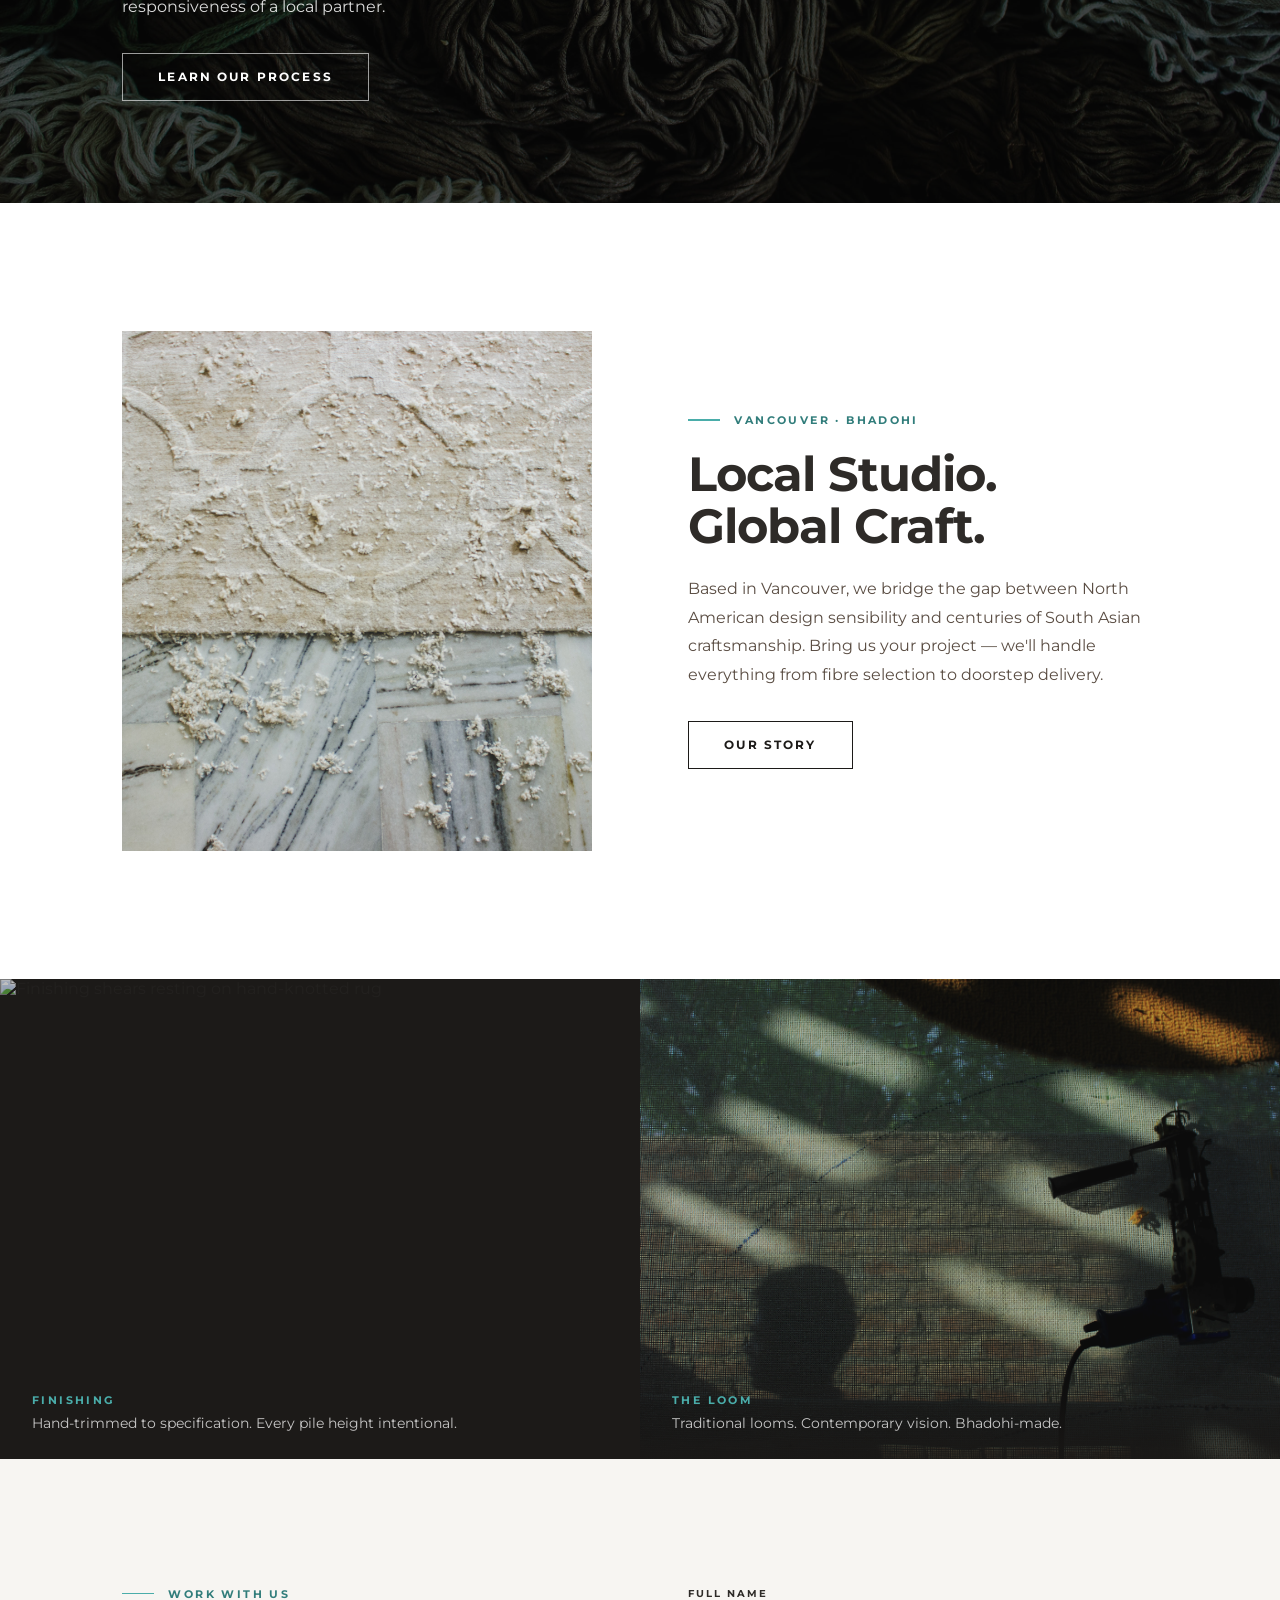
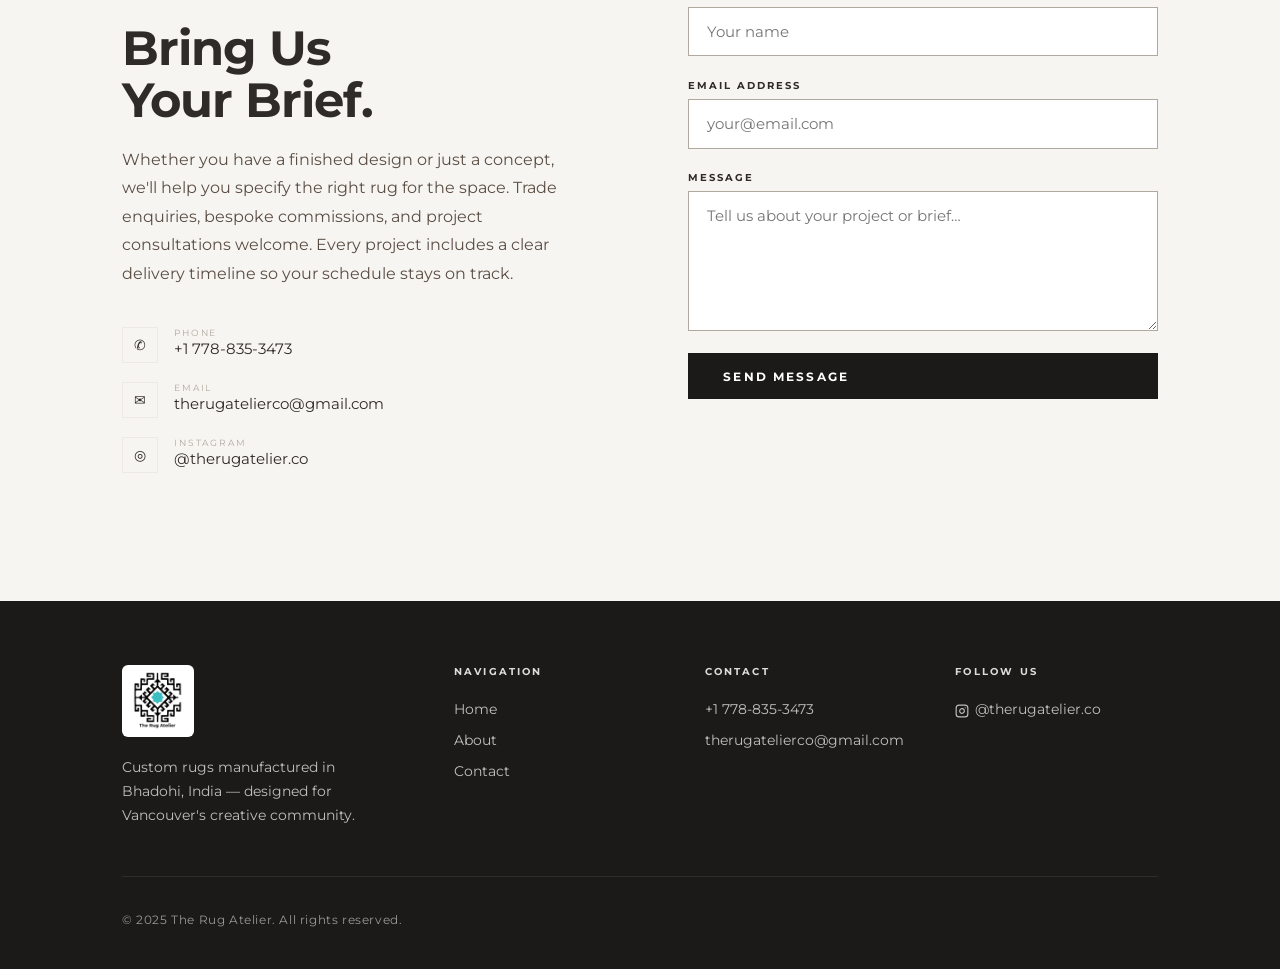
==== commit 5c9dfc39: "Add files via upload" ====
--- a/index.html
+++ b/index.html
@@ -44,7 +44,7 @@
         <p class="hero-tagline">We manufacture fully custom rugs for interior designers, architects, and creative studios — direct from the carpet capital of the world, delivered to your door.</p>
         <div class="hero-cta">
           <a href="#contact" class="btn btn-outline-light">Start a Custom Brief</a>
-          <a href="about.html" class="btn btn-primary" style="margin-left:1rem;">See Our Craft</a>
+          <a href="about.html" class="btn btn-primary">See Our Craft</a>
         </div>
       </div>
     </section>
--- a/style.css
+++ b/style.css
@@ -33,6 +33,7 @@
   font-size: 16px;
   -webkit-font-smoothing: antialiased;
   -moz-osx-font-smoothing: grayscale;
+  overflow-x: hidden;
 }
 
 body {
@@ -110,7 +111,9 @@
   cursor: pointer;
   transition: all 0.3s var(--ease-out);
   position: relative;
-  overflow: hidden;
+  white-space: nowrap;
+  text-decoration: none;
+  box-sizing: border-box;
 }
 
 .btn::after {
@@ -286,9 +289,10 @@
 .hero {
   position: relative;
   height: 100vh;
+  height: 100svh;
   min-height: 640px;
   display: flex;
-  align-items: center;
+  align-items: flex-start;
   overflow: hidden;
 }
 
@@ -296,6 +300,10 @@
   position: absolute;
   inset: 0;
   background-image: url("assets/images/product7.jpeg");
+  background-size: cover;
+  background-position: center;
+  filter: brightness(0.82);
+  transform: scale(1.06);
   animation: heroZoom 12s var(--ease-out) forwards;
 }
 @keyframes heroZoom {
@@ -307,8 +315,8 @@
   inset: 0;
   background: linear-gradient(
     135deg,
-    rgba(28,26,24,0.65) 0%,
-    rgba(28,26,24,0.2) 60%,
+    rgba(28,26,24,0.45) 0%,
+    rgba(28,26,24,0.1) 60%,
     transparent 100%
   );
 }
@@ -316,10 +324,12 @@
 .hero-content {
   position: relative;
   z-index: 2;
-  max-width: var(--max-width);
-  margin-inline: auto;
-  padding-inline: 2rem;
-  padding-top: var(--nav-height);
+  width: 100%;
+  max-width: var(--max-width);
+  margin-inline: auto;
+  padding-inline: 2rem;
+  padding-top: calc(var(--nav-height) + 4vh);
+  padding-bottom: 4rem;
 }
 
 .hero-eyebrow {
@@ -330,17 +340,18 @@
   text-transform: uppercase;
   color: var(--color-accent);
   margin-bottom: 1.2rem;
-  opacity: 0;
-  transform: translateY(16px);
-  animation: fadeUp 0.8s 0.3s var(--ease-out) forwards;
+  opacity: 1;
+  transform: translateY(0);
+  transition: opacity 0.8s var(--ease-out), transform 0.8s var(--ease-out);
+  transition-delay: 0.2s;
 }
 
 .hero-logo {
   width: 120px;
   margin-bottom: 1.8rem;
-  opacity: 0;
-  transform: translateY(16px);
-  animation: fadeUp 0.8s 0.1s var(--ease-out) forwards;
+  opacity: 1;
+  transform: translateY(0);
+  transition: opacity 0.8s var(--ease-out), transform 0.8s var(--ease-out);
   border-radius: 4px;
 }
 
@@ -348,9 +359,10 @@
   color: var(--color-white);
   max-width: 640px;
   margin-bottom: 1.4rem;
-  opacity: 0;
-  transform: translateY(20px);
-  animation: fadeUp 0.9s 0.45s var(--ease-out) forwards;
+  opacity: 1;
+  transform: translateY(0);
+  transition: opacity 0.9s var(--ease-out), transform 0.9s var(--ease-out);
+  transition-delay: 0.3s;
   text-shadow: 0 2px 8px rgba(0,0,0,0.35);
 }
 
@@ -360,16 +372,24 @@
   line-height: 1.7;
   max-width: 480px;
   margin-bottom: 2.4rem;
-  opacity: 0;
-  transform: translateY(20px);
-  animation: fadeUp 0.9s 0.6s var(--ease-out) forwards;
+  opacity: 1;
+  transform: translateY(0);
+  transition: opacity 0.9s var(--ease-out), transform 0.9s var(--ease-out);
+  transition-delay: 0.45s;
   text-shadow: 0 1px 4px rgba(0,0,0,0.4);
 }
 
 .hero-cta {
-  opacity: 0;
-  transform: translateY(20px);
-  animation: fadeUp 0.9s 0.75s var(--ease-out) forwards;
+  opacity: 1;
+  transform: translateY(0);
+  transition: opacity 0.9s var(--ease-out), transform 0.9s var(--ease-out);
+  transition-delay: 0.6s;
+  position: relative;
+  z-index: 3;
+  display: flex;
+  flex-wrap: wrap;
+  gap: 1rem;
+  align-items: center;
 }
 
 @keyframes fadeUp {
@@ -533,7 +553,7 @@
   background-image: url("assets/images/product8.jpeg");
   background-size: cover;
   background-position: center;
-  background-attachment: fixed;
+  background-attachment: scroll;
   filter: brightness(0.32);
 }
 
@@ -1093,7 +1113,6 @@
 
   /* Highlight */
   .highlight { height: auto; padding: 5rem 0; }
-  .highlight-img { background-attachment: scroll; }
   .highlight-text .btn { width: 100%; justify-content: center; }
 
   /* About preview */
@@ -1193,3 +1212,22 @@
     height: 320px;
   }
 }
+
+/* Hero animate-in — triggered by JS class */
+.hero-pre-animate .hero-logo,
+.hero-pre-animate .hero-eyebrow,
+.hero-pre-animate .hero h1,
+.hero-pre-animate .hero-tagline,
+.hero-pre-animate .hero-cta {
+  opacity: 0;
+  transform: translateY(20px);
+}
+
+.hero-animate .hero-logo,
+.hero-animate .hero-eyebrow,
+.hero-animate .hero h1,
+.hero-animate .hero-tagline,
+.hero-animate .hero-cta {
+  opacity: 1;
+  transform: translateY(0);
+}
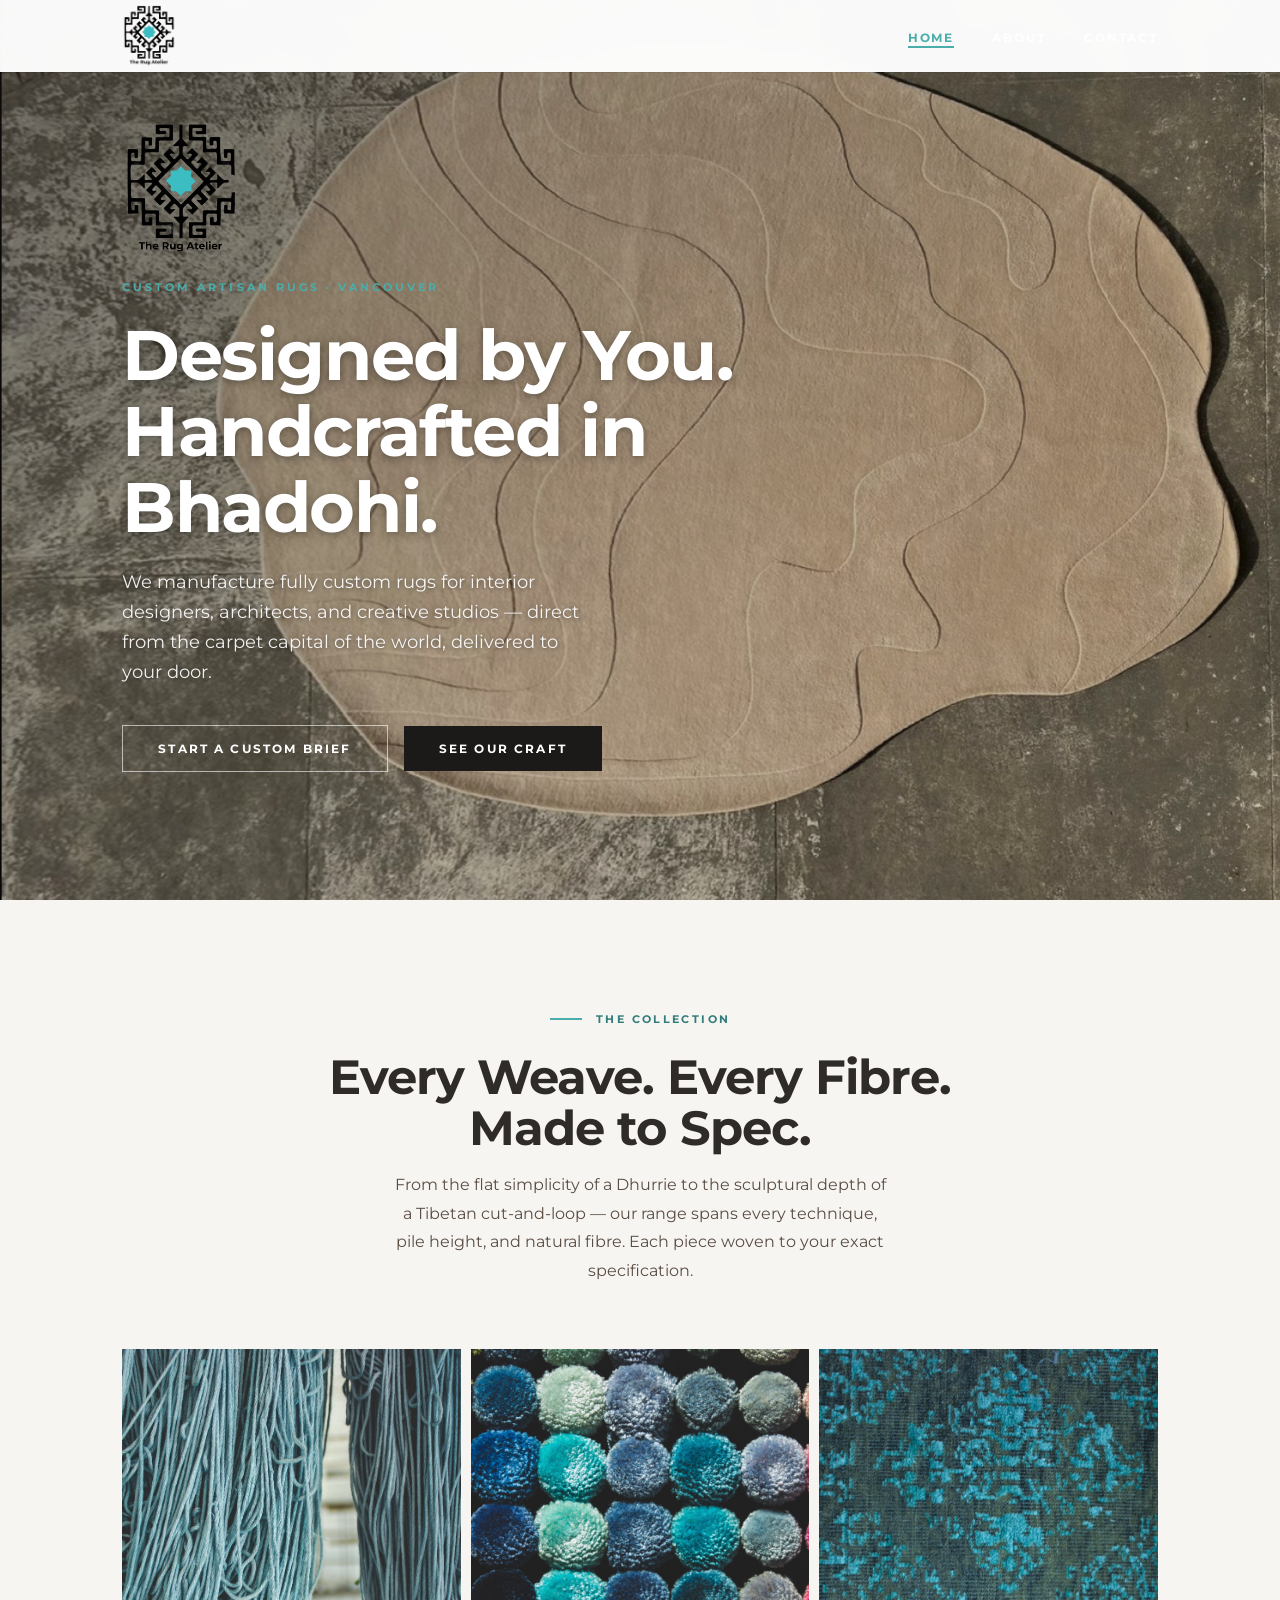
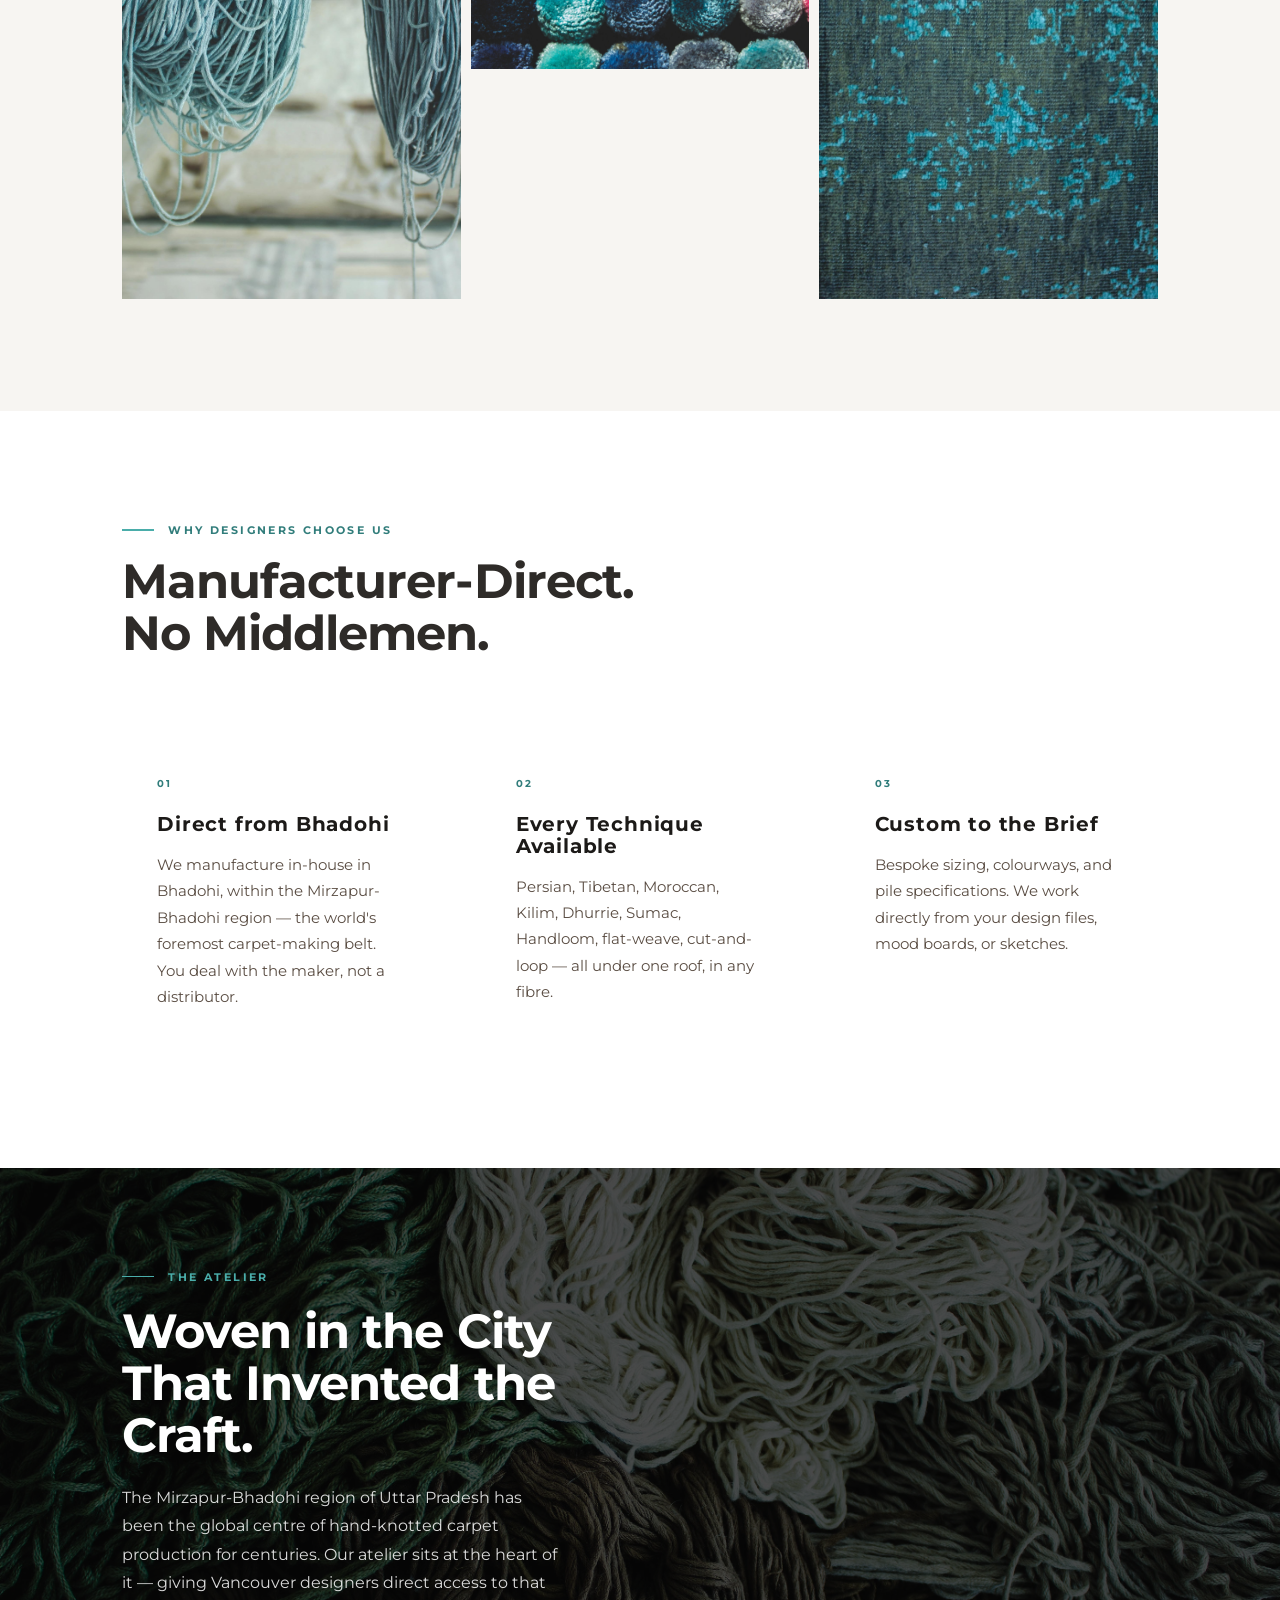
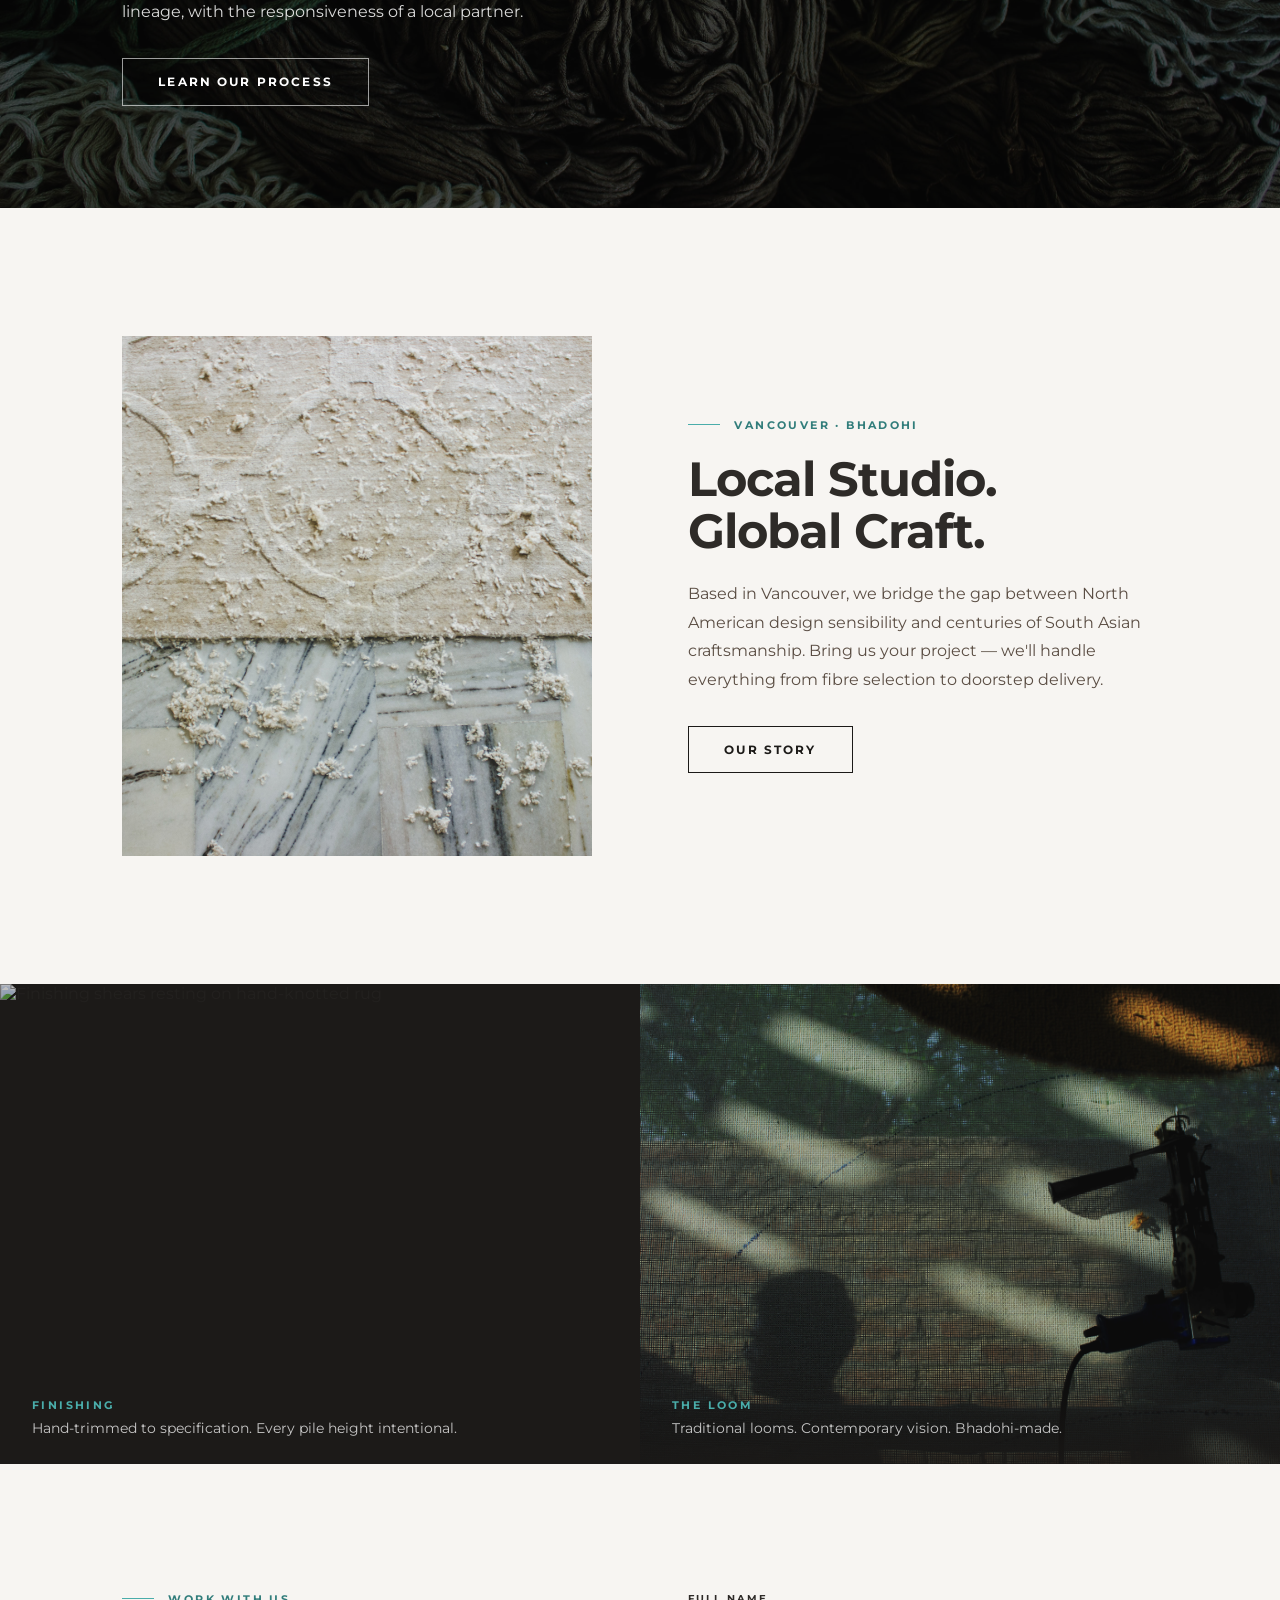
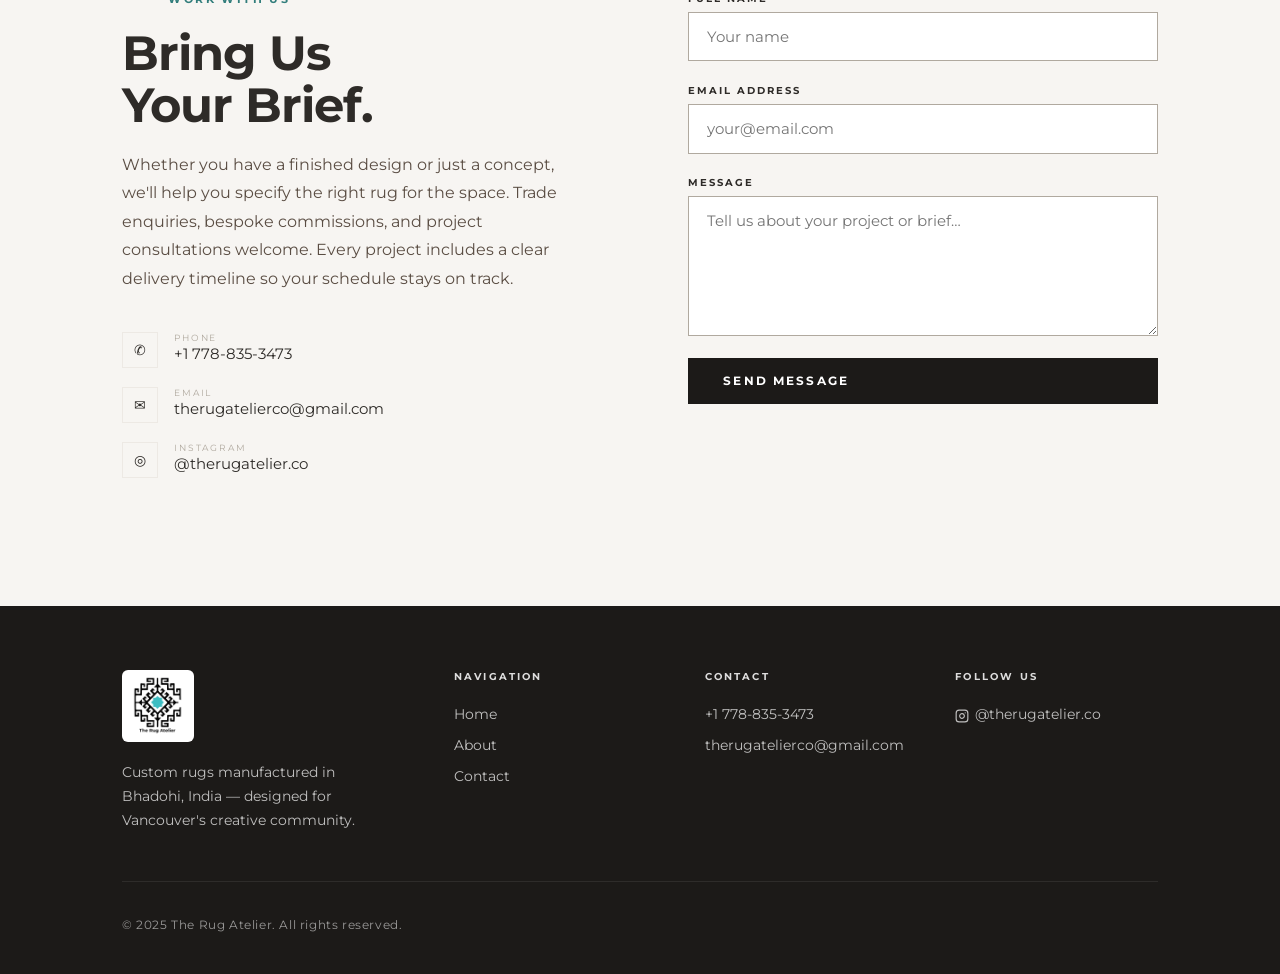
==== commit dd81d91b: "Add files via upload" ====
--- a/index.html
+++ b/index.html
@@ -83,7 +83,7 @@
           <div class="value-card reveal">
             <div class="value-number">01</div>
             <h3>Direct from Bhadohi</h3>
-            <p>We manufacture in-house in Bhadohi, India — the world's foremost carpet-making region. You deal with the maker, not a distributor.</p>
+            <p>We manufacture in-house in Bhadohi, within the Mirzapur-Bhadohi region — the world's foremost carpet-making belt. You deal with the maker, not a distributor.</p>
           </div>
           <div class="value-card reveal reveal-delay-1">
             <div class="value-number">02</div>
@@ -105,7 +105,7 @@
         <div class="highlight-text">
           <div class="section-label reveal"><span class="eyebrow">The Atelier</span></div>
           <h2 id="highlight-heading" class="reveal">Woven in the City<br>That Invented the Craft.</h2>
-          <p class="reveal reveal-delay-1">Bhadohi, Uttar Pradesh has been the global centre of hand-knotted carpet production for centuries. Our atelier sits at the heart of it — giving Vancouver designers direct access to that lineage, with the responsiveness of a local partner.</p>
+          <p class="reveal reveal-delay-1">The Mirzapur-Bhadohi region of Uttar Pradesh has been the global centre of hand-knotted carpet production for centuries. Our atelier sits at the heart of it — giving Vancouver designers direct access to that lineage, with the responsiveness of a local partner.</p>
           <a href="about.html" class="btn btn-outline-light reveal reveal-delay-2">Learn Our Process</a>
         </div>
         <div class="highlight-stat" aria-hidden="true">
--- a/style.css
+++ b/style.css
@@ -39,7 +39,7 @@
 body {
   font-family: var(--font-body);
   color: var(--color-charcoal);
-  background: var(--color-white);
+  background: var(--color-off-white);
   overflow-x: hidden;
 }
 
@@ -166,7 +166,7 @@
   top: 0; left: 0; right: 0;
   height: var(--nav-height);
   z-index: 1000;
-  background: rgba(255,255,255,0.92);
+  background: rgba(255,255,255,0.97);
   backdrop-filter: blur(12px);
   -webkit-backdrop-filter: blur(12px);
   box-shadow: 0 1px 0 rgba(0,0,0,0.06);
@@ -288,9 +288,9 @@
    ============================================================ */
 .hero {
   position: relative;
-  height: 100vh;
-  height: 100svh;
-  min-height: 640px;
+  min-height: 100vh;
+  min-height: 100svh;
+  min-height: max(640px, 100svh);
   display: flex;
   align-items: flex-start;
   overflow: hidden;
@@ -299,6 +299,7 @@
 .hero-bg {
   position: absolute;
   inset: 0;
+  z-index: 0;
   background-image: url("assets/images/product7.jpeg");
   background-size: cover;
   background-position: center;
@@ -313,23 +314,25 @@
 .hero-overlay {
   position: absolute;
   inset: 0;
+  z-index: 1;
   background: linear-gradient(
     135deg,
     rgba(28,26,24,0.45) 0%,
     rgba(28,26,24,0.1) 60%,
     transparent 100%
   );
+  pointer-events: none;
 }
 
 .hero-content {
   position: relative;
-  z-index: 2;
+  z-index: 10;
   width: 100%;
   max-width: var(--max-width);
   margin-inline: auto;
   padding-inline: 2rem;
-  padding-top: calc(var(--nav-height) + 4vh);
-  padding-bottom: 4rem;
+  padding-top: calc(var(--nav-height) + 3rem);
+  padding-bottom: 3rem;
 }
 
 .hero-eyebrow {
@@ -348,7 +351,7 @@
 
 .hero-logo {
   width: 120px;
-  margin-bottom: 1.8rem;
+  margin-bottom: 1.2rem;
   opacity: 1;
   transform: translateY(0);
   transition: opacity 0.8s var(--ease-out), transform 0.8s var(--ease-out);
@@ -385,7 +388,7 @@
   transition: opacity 0.9s var(--ease-out), transform 0.9s var(--ease-out);
   transition-delay: 0.6s;
   position: relative;
-  z-index: 3;
+  z-index: 20;
   display: flex;
   flex-wrap: wrap;
   gap: 1rem;
@@ -406,7 +409,7 @@
    ============================================================ */
 .showcase {
   padding: 7rem 0;
-  background: var(--color-white);
+  background: var(--color-off-white);
 }
 
 .showcase-header {
@@ -480,7 +483,7 @@
    ============================================================ */
 .values {
   padding: 7rem 0;
-  background: var(--color-off-white);
+  background: var(--color-white);
 }
 
 .values-inner {
@@ -590,7 +593,7 @@
    ============================================================ */
 .about-preview {
   padding: 8rem 0;
-  background: var(--color-white);
+  background: var(--color-off-white);
 }
 
 .about-preview-inner {
@@ -869,7 +872,7 @@
 /* About Content */
 .about-content {
   padding: 7rem 0;
-  background: var(--color-white);
+  background: var(--color-off-white);
 }
 
 .about-content-inner {
@@ -898,7 +901,7 @@
 /* Process */
 .about-process {
   padding: 7rem 0;
-  background: var(--color-off-white);
+  background: var(--color-white);
 }
 .about-process-inner {
   max-width: var(--max-width);
@@ -916,12 +919,12 @@
 
 .process-steps {
   display: grid;
-  grid-template-columns: repeat(4, 1fr);
+  grid-template-columns: repeat(3, 1fr);
   gap: 2rem;
 }
 .process-step {
   padding: 2.2rem 1.8rem;
-  background: var(--color-white);
+  background: var(--color-off-white);
   border-top: 3px solid transparent;
   transition: border-color 0.3s, transform 0.35s var(--ease-out);
 }
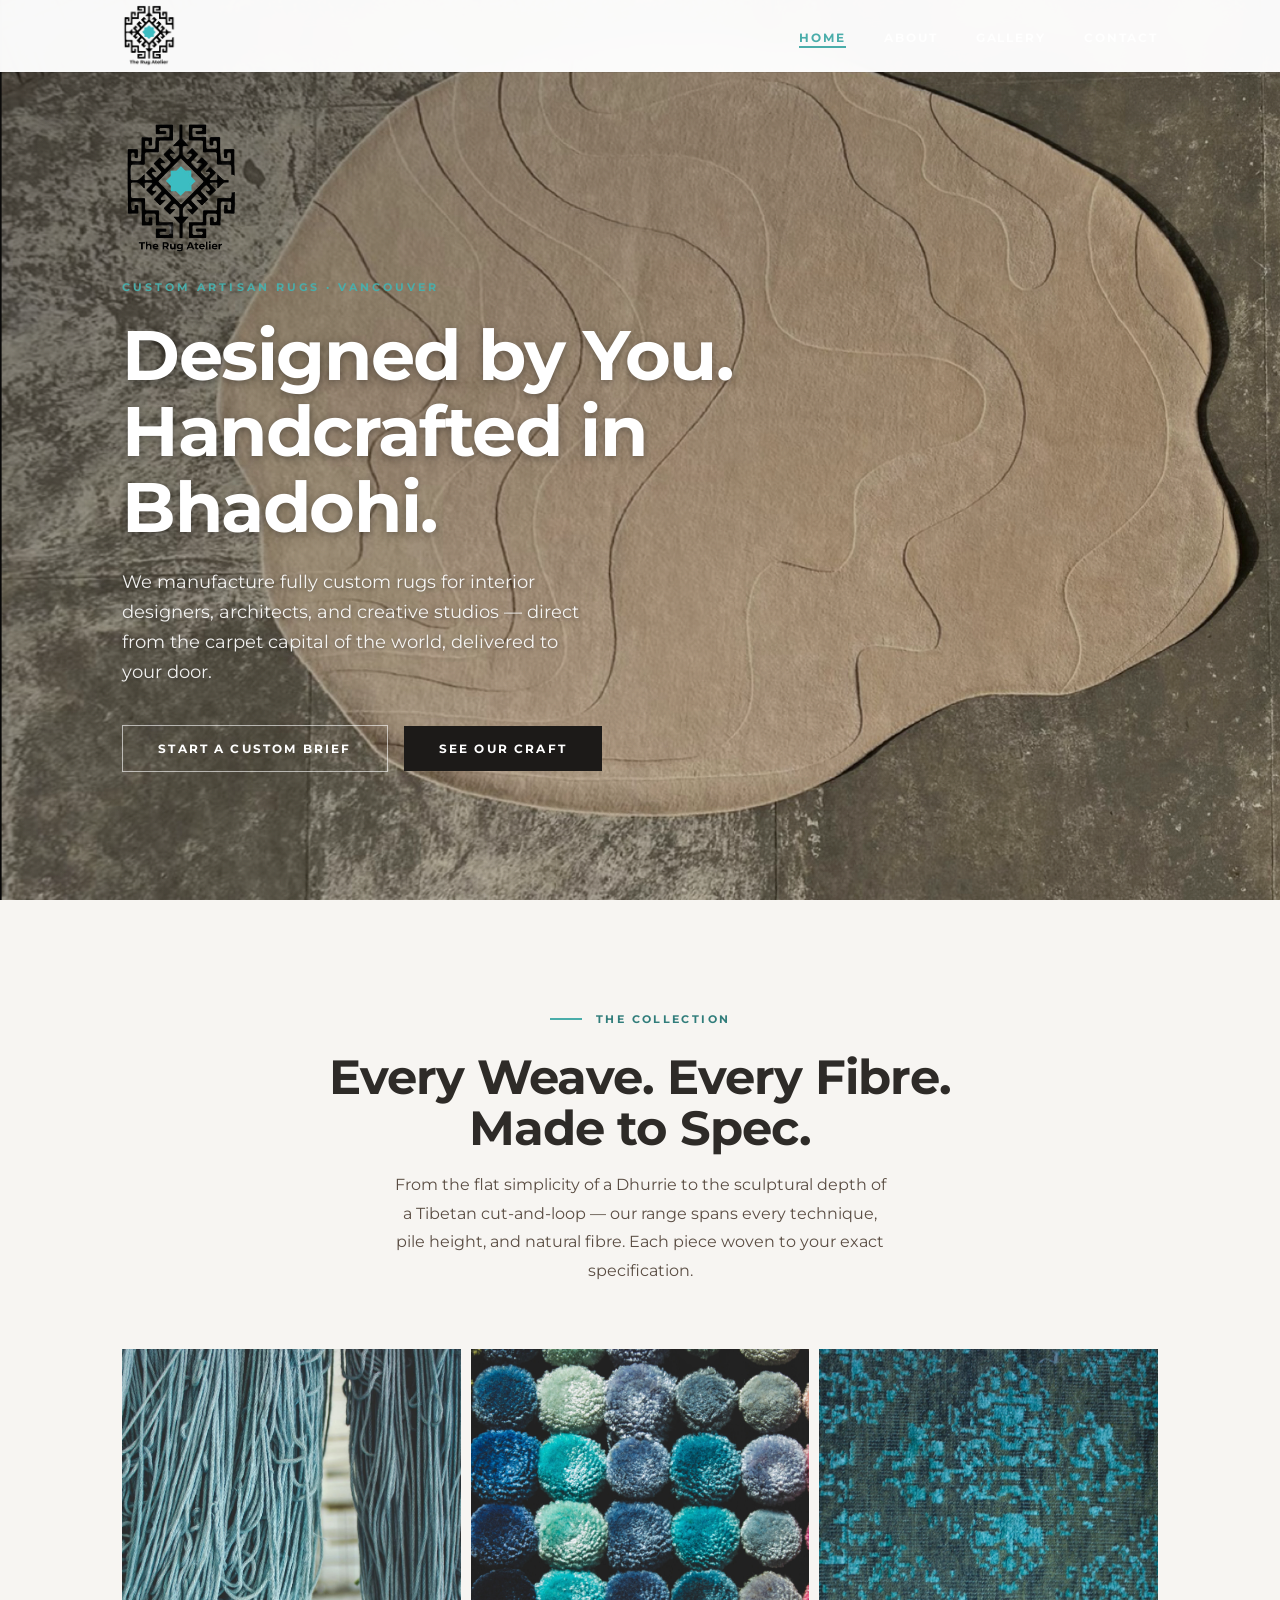
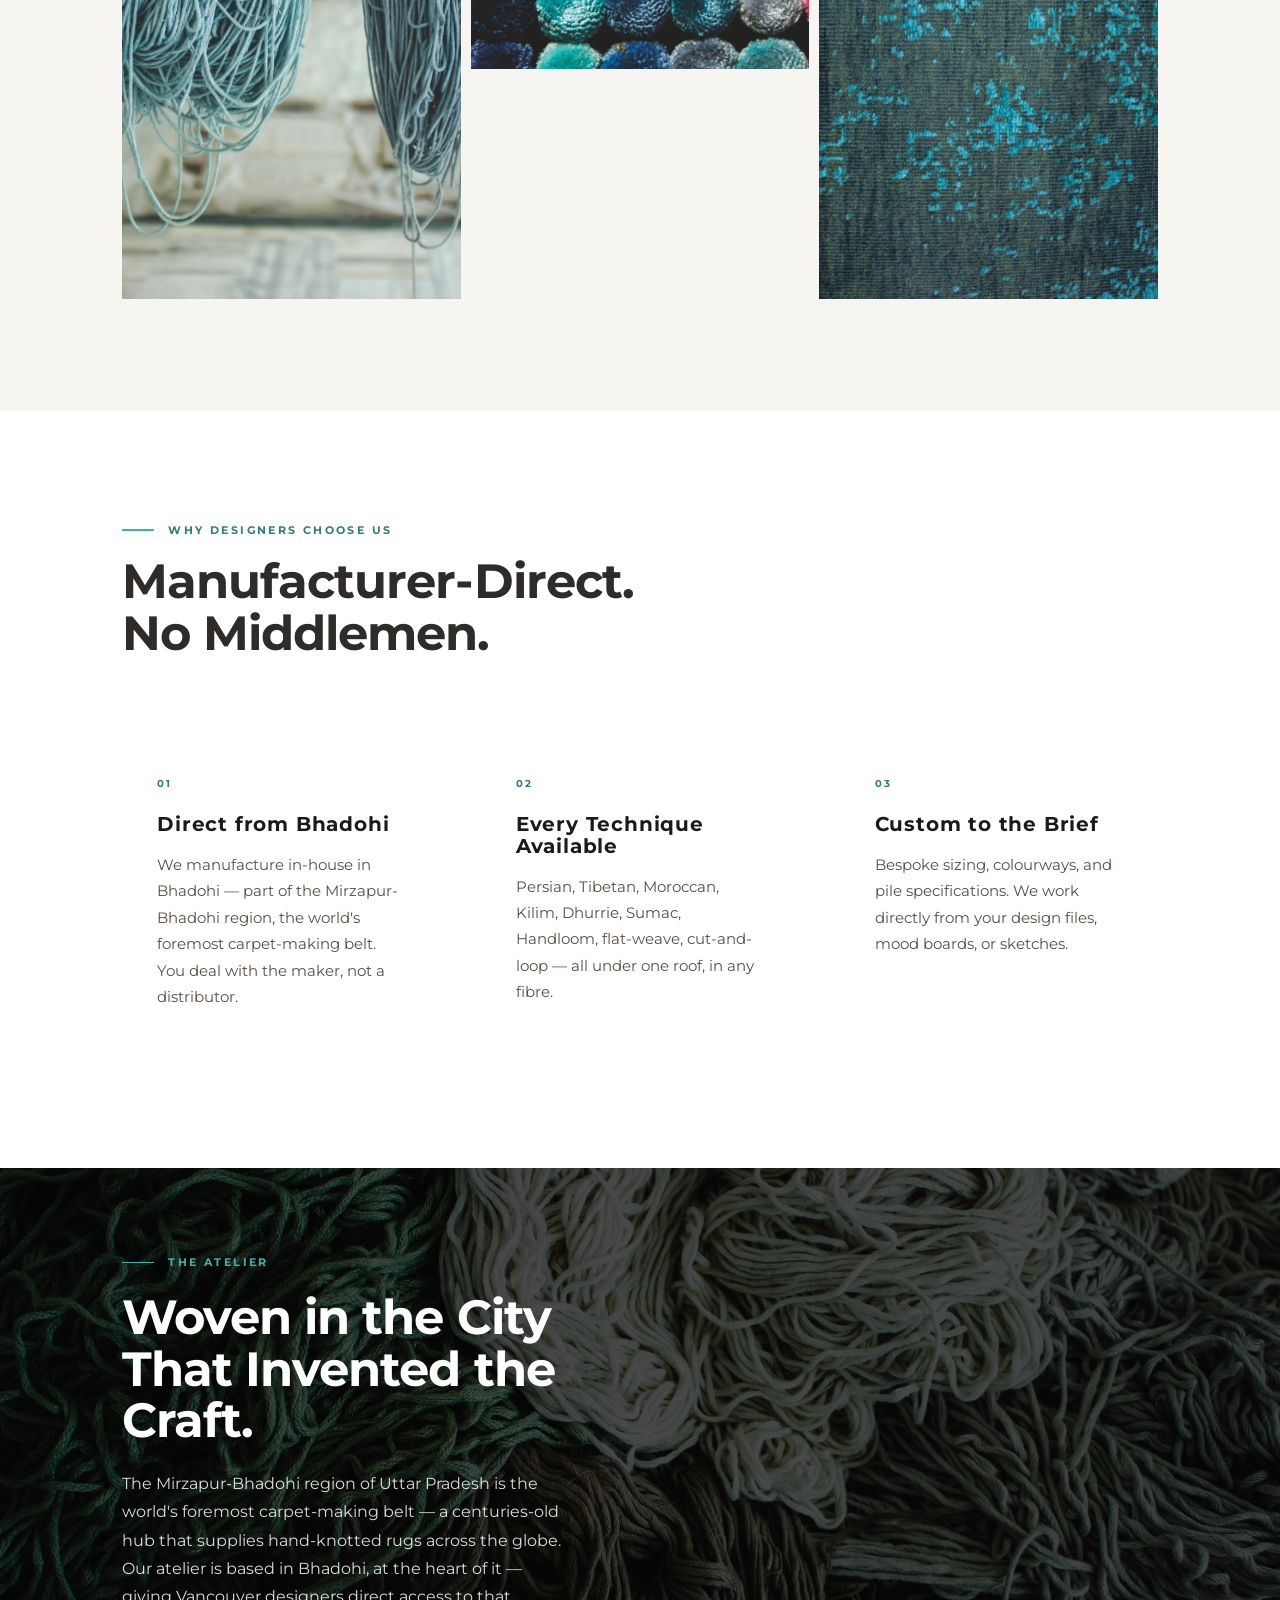
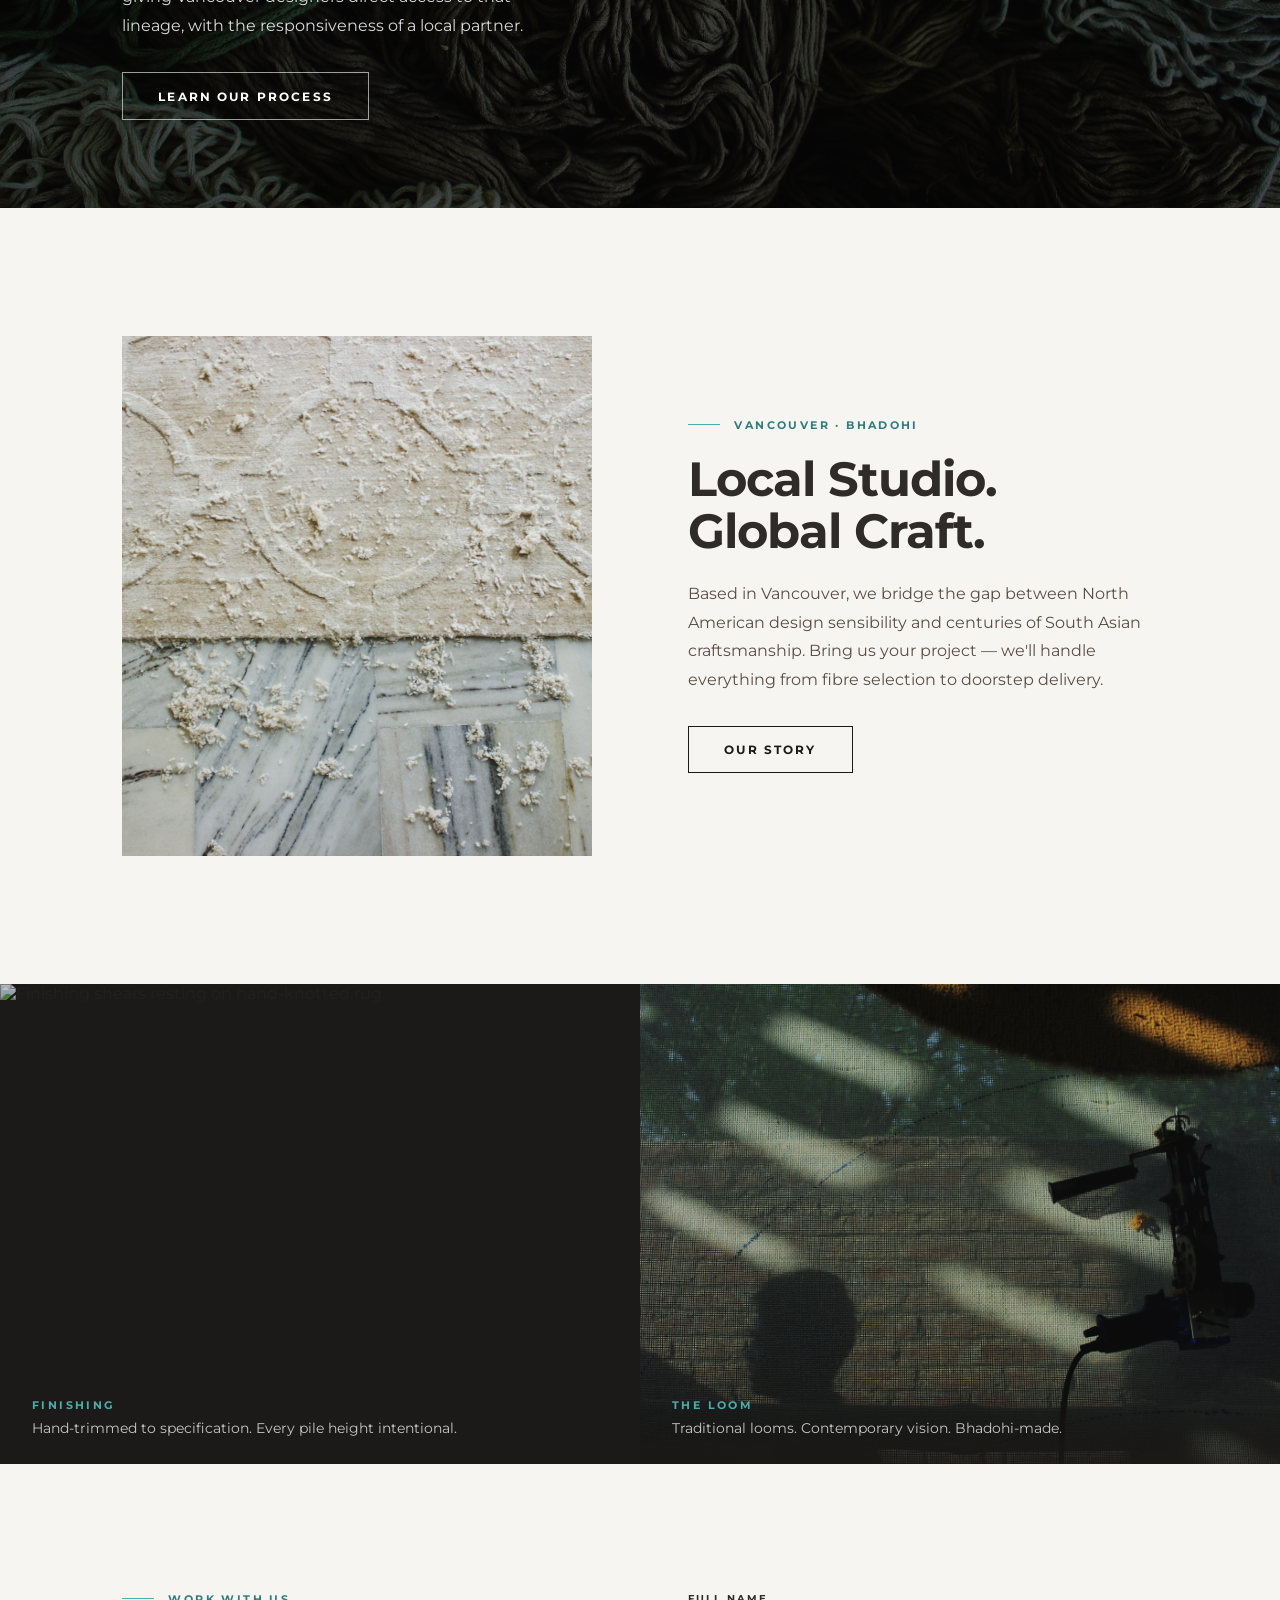
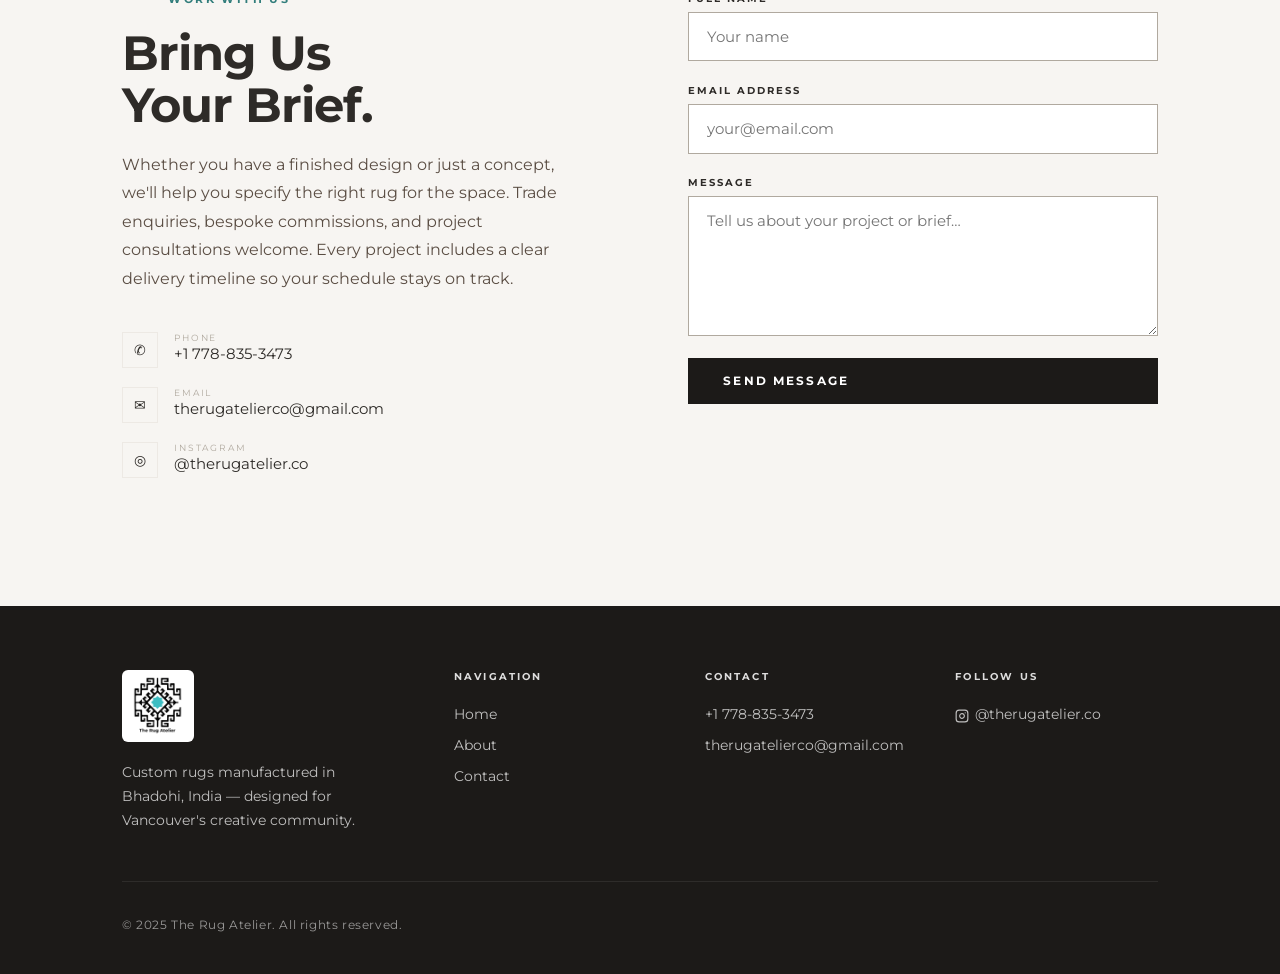
==== commit 6364128d: "Add files via upload" ====
--- a/index.html
+++ b/index.html
@@ -8,6 +8,41 @@
   <link rel="preconnect" href="https://fonts.googleapis.com" />
   <link rel="preconnect" href="https://fonts.gstatic.com" crossorigin />
   <link href="https://fonts.googleapis.com/css2?family=Montserrat:wght@400;500;600;700&display=swap" rel="stylesheet" />
+  <link rel="icon" type="image/x-icon" href="favicon.ico" />
+  <link rel="shortcut icon" type="image/x-icon" href="favicon.ico" />
+  <link rel="apple-touch-icon" href="favicon.ico" />
+
+  <!-- Open Graph / link preview -->
+  <meta property="og:type" content="website" />
+  <meta property="og:site_name" content="The Rug Atelier" />
+  <meta property="og:image" content="https://therugatelier.co/og-image.jpg" />
+  <meta property="og:image:width" content="1200" />
+  <meta property="og:image:height" content="630" />
+  <meta name="twitter:card" content="summary_large_image" />
+  <meta name="twitter:image" content="https://therugatelier.co/og-image.jpg" />
+  <meta property="og:url" content="https://therugatelier.co/" />
+  <meta property="og:title" content="The Rug Atelier — Custom Handcrafted Rugs Vancouver" />
+  <meta property="og:description" content="Vancouver-based custom rug studio manufacturing directly from Bhadohi, India. Bespoke rugs for interior designers, architects, and creative studios." />
+  <meta name="twitter:title" content="The Rug Atelier — Custom Handcrafted Rugs Vancouver" />
+  <meta name="twitter:description" content="Vancouver-based custom rug studio manufacturing directly from Bhadohi, India. Bespoke rugs for interior designers, architects, and creative studios." />
+  <!-- Favicon -->
+  <link rel="icon" type="image/png" href="assets/images/favicon.png" />
+  <link rel="apple-touch-icon" href="assets/images/favicon.png" />
+
+  <!-- Open Graph / Link preview -->
+  <meta property="og:type" content="website" />
+  <meta property="og:url" content="https://therugatelier.co/" />
+  <meta property="og:title" content="The Rug Atelier — Custom Handcrafted Rugs" />
+  <meta property="og:description" content="Vancouver-based custom rug studio manufacturing directly from Bhadohi, India. Bespoke rugs for interior designers, architects, and creative studios." />
+  <meta property="og:image" content="https://therugatelier.co/assets/images/og-image.jpg" />
+  <meta property="og:image:width" content="1200" />
+  <meta property="og:image:height" content="630" />
+
+  <!-- Twitter/X Card -->
+  <meta name="twitter:card" content="summary_large_image" />
+  <meta name="twitter:title" content="The Rug Atelier — Custom Handcrafted Rugs" />
+  <meta name="twitter:description" content="Vancouver-based custom rug studio manufacturing directly from Bhadohi, India." />
+  <meta name="twitter:image" content="https://therugatelier.co/assets/images/og-image.jpg" />
   <link rel="stylesheet" href="style.css" />
 </head>
 <body>
@@ -19,6 +54,7 @@
       <ul class="nav-links">
         <li><a href="index.html">Home</a></li>
         <li><a href="about.html">About</a></li>
+        <li><a href="gallery.html">Gallery</a></li>
         <li><a href="#contact">Contact</a></li>
       </ul>
       <button class="nav-toggle" aria-label="Open menu" aria-expanded="false">
@@ -29,6 +65,7 @@
   <div class="nav-mobile" role="navigation" aria-label="Mobile navigation">
     <a href="index.html">Home</a>
     <a href="about.html">About</a>
+    <a href="gallery.html">Gallery</a>
     <a href="#contact">Contact</a>
   </div>
 
@@ -83,7 +120,7 @@
           <div class="value-card reveal">
             <div class="value-number">01</div>
             <h3>Direct from Bhadohi</h3>
-            <p>We manufacture in-house in Bhadohi, within the Mirzapur-Bhadohi region — the world's foremost carpet-making belt. You deal with the maker, not a distributor.</p>
+            <p>We manufacture in-house in Bhadohi — part of the Mirzapur-Bhadohi region, the world's foremost carpet-making belt. You deal with the maker, not a distributor.</p>
           </div>
           <div class="value-card reveal reveal-delay-1">
             <div class="value-number">02</div>
@@ -105,7 +142,7 @@
         <div class="highlight-text">
           <div class="section-label reveal"><span class="eyebrow">The Atelier</span></div>
           <h2 id="highlight-heading" class="reveal">Woven in the City<br>That Invented the Craft.</h2>
-          <p class="reveal reveal-delay-1">The Mirzapur-Bhadohi region of Uttar Pradesh has been the global centre of hand-knotted carpet production for centuries. Our atelier sits at the heart of it — giving Vancouver designers direct access to that lineage, with the responsiveness of a local partner.</p>
+          <p class="reveal reveal-delay-1">The Mirzapur-Bhadohi region of Uttar Pradesh is the world's foremost carpet-making belt — a centuries-old hub that supplies hand-knotted rugs across the globe. Our atelier is based in Bhadohi, at the heart of it — giving Vancouver designers direct access to that lineage, with the responsiveness of a local partner.</p>
           <a href="about.html" class="btn btn-outline-light reveal reveal-delay-2">Learn Our Process</a>
         </div>
         <div class="highlight-stat" aria-hidden="true">
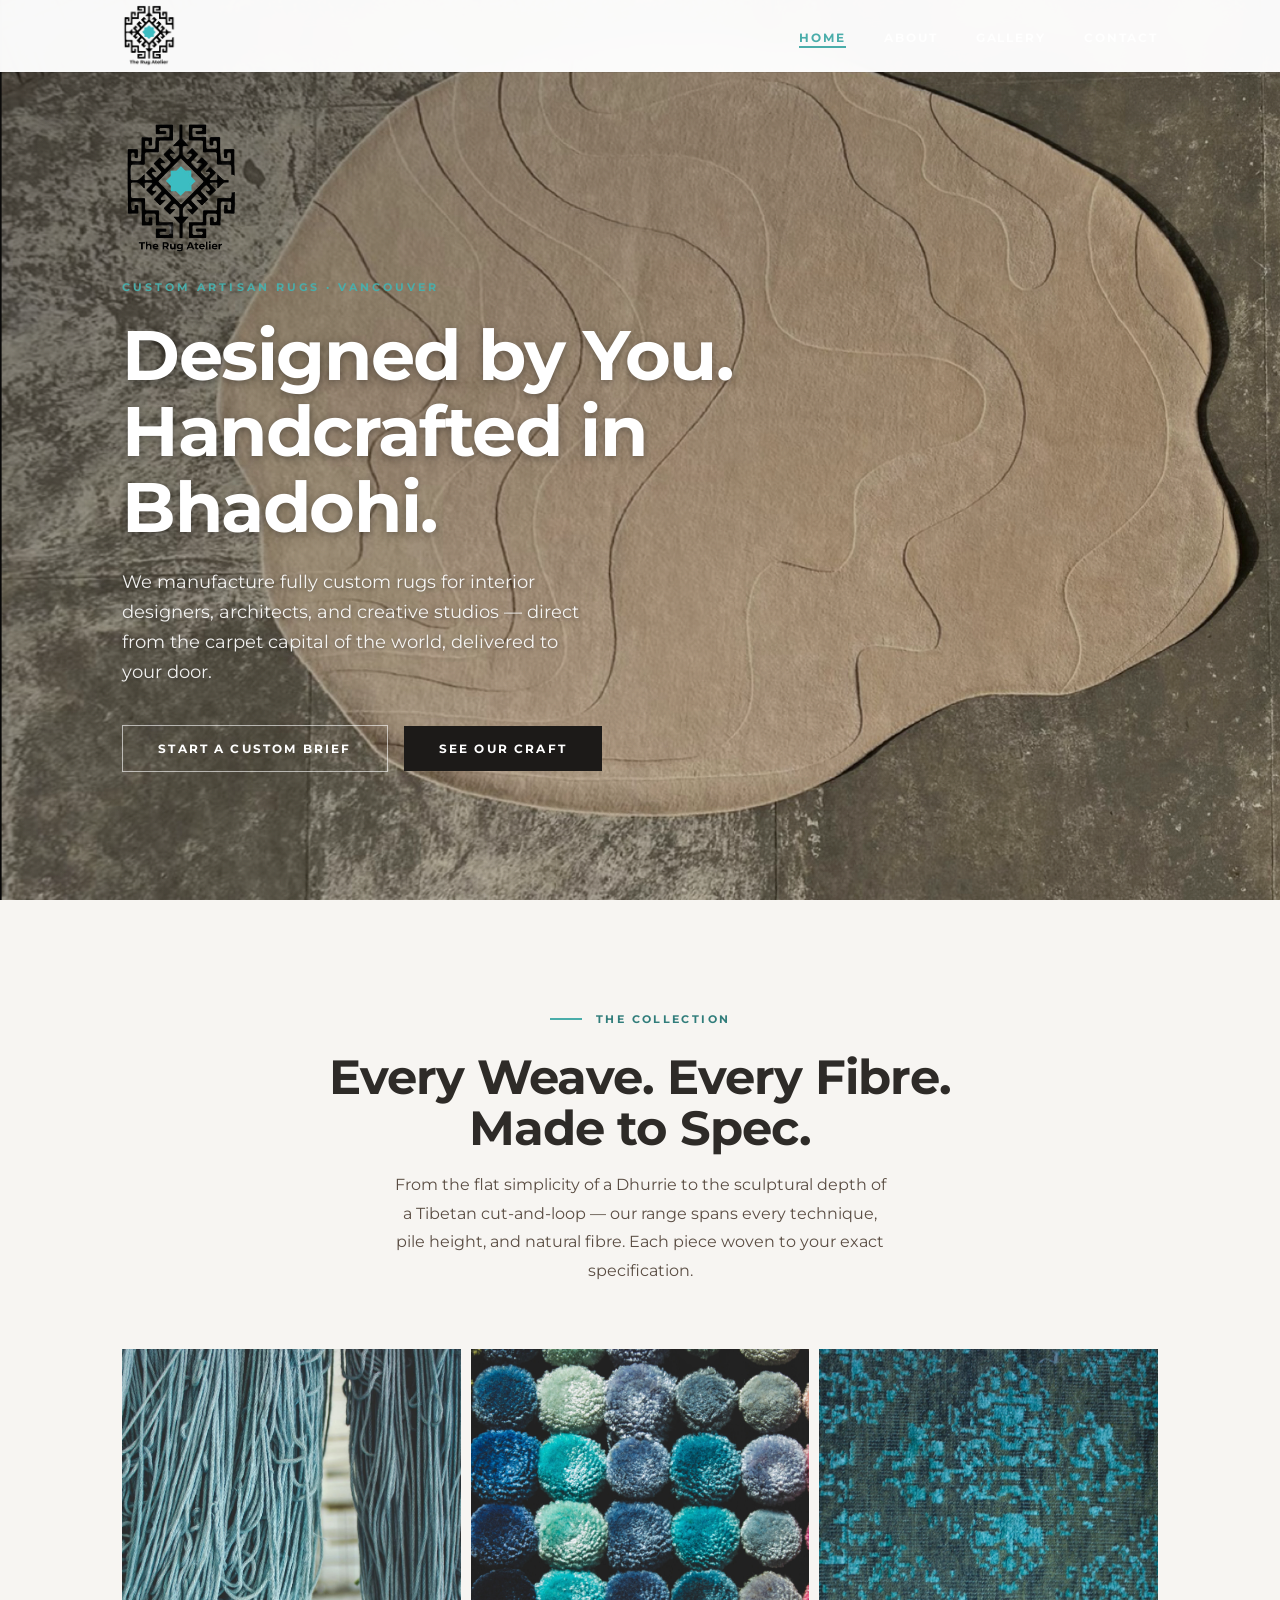
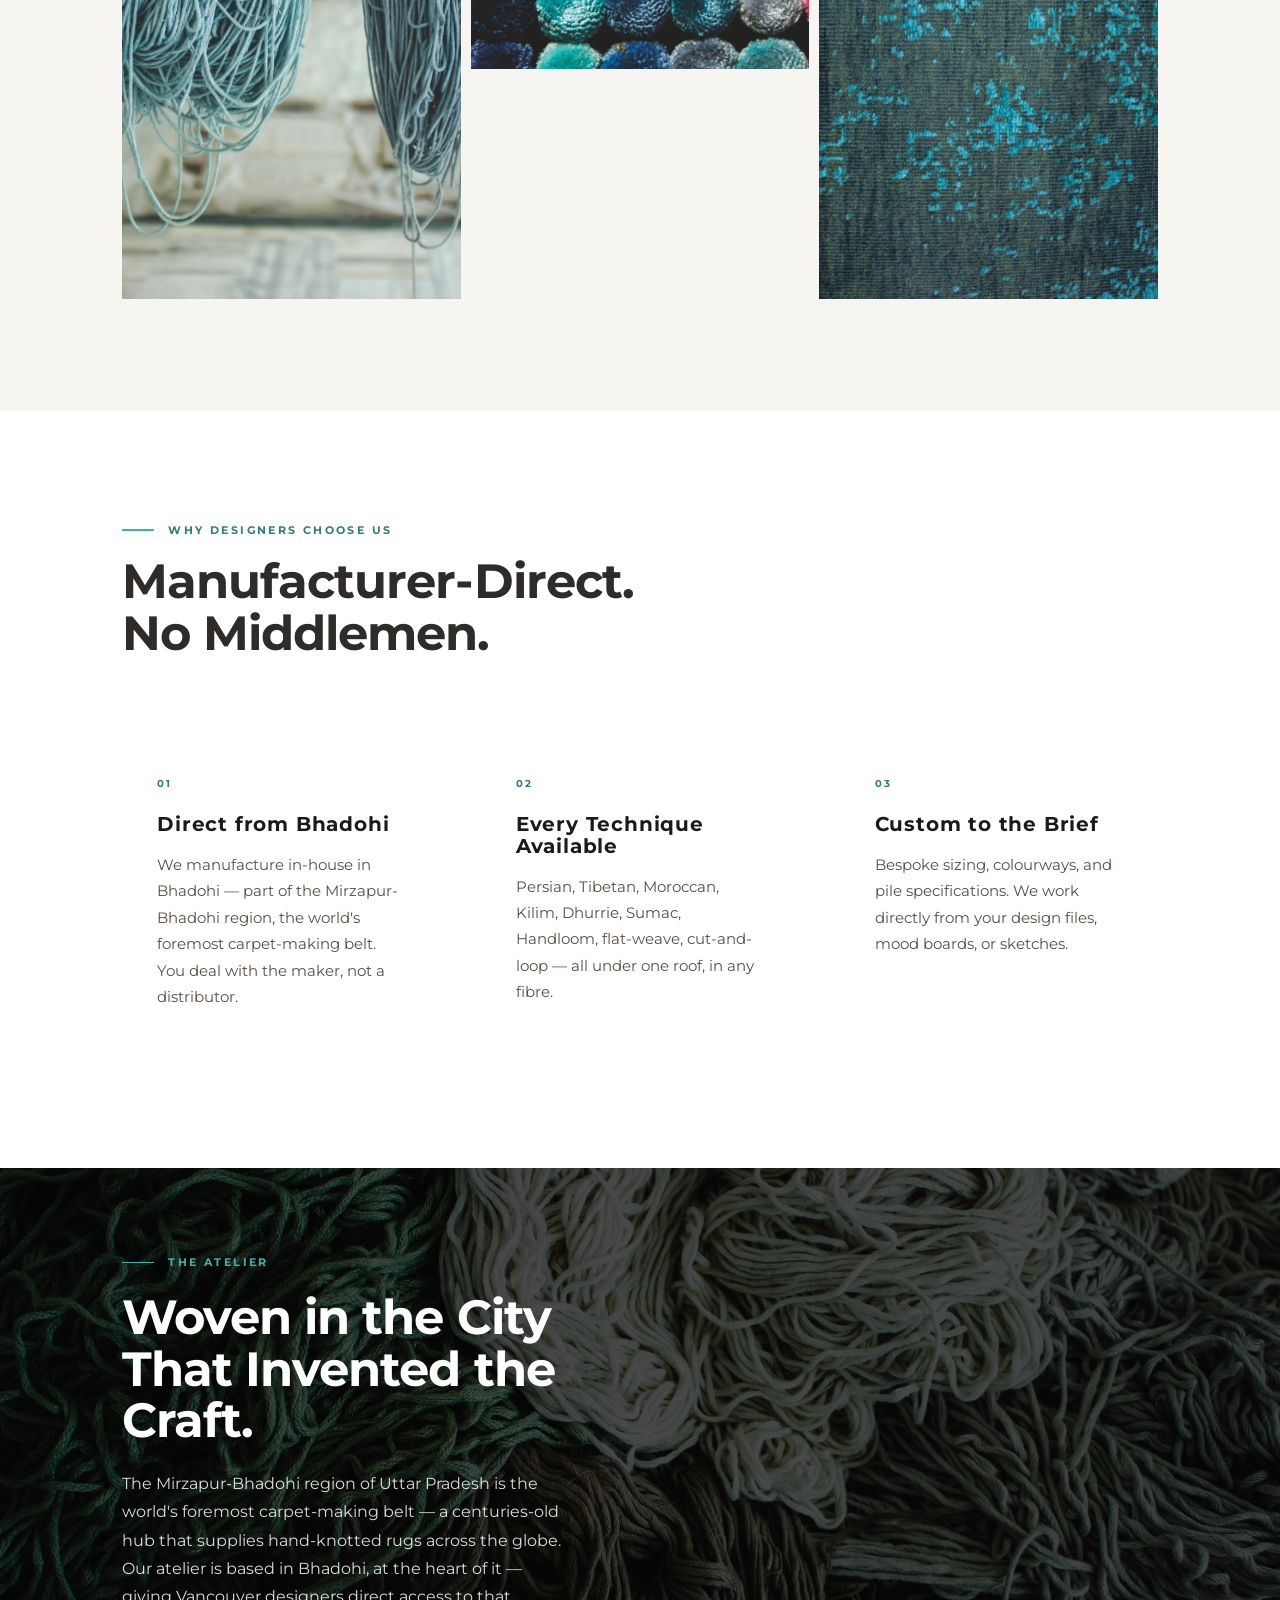
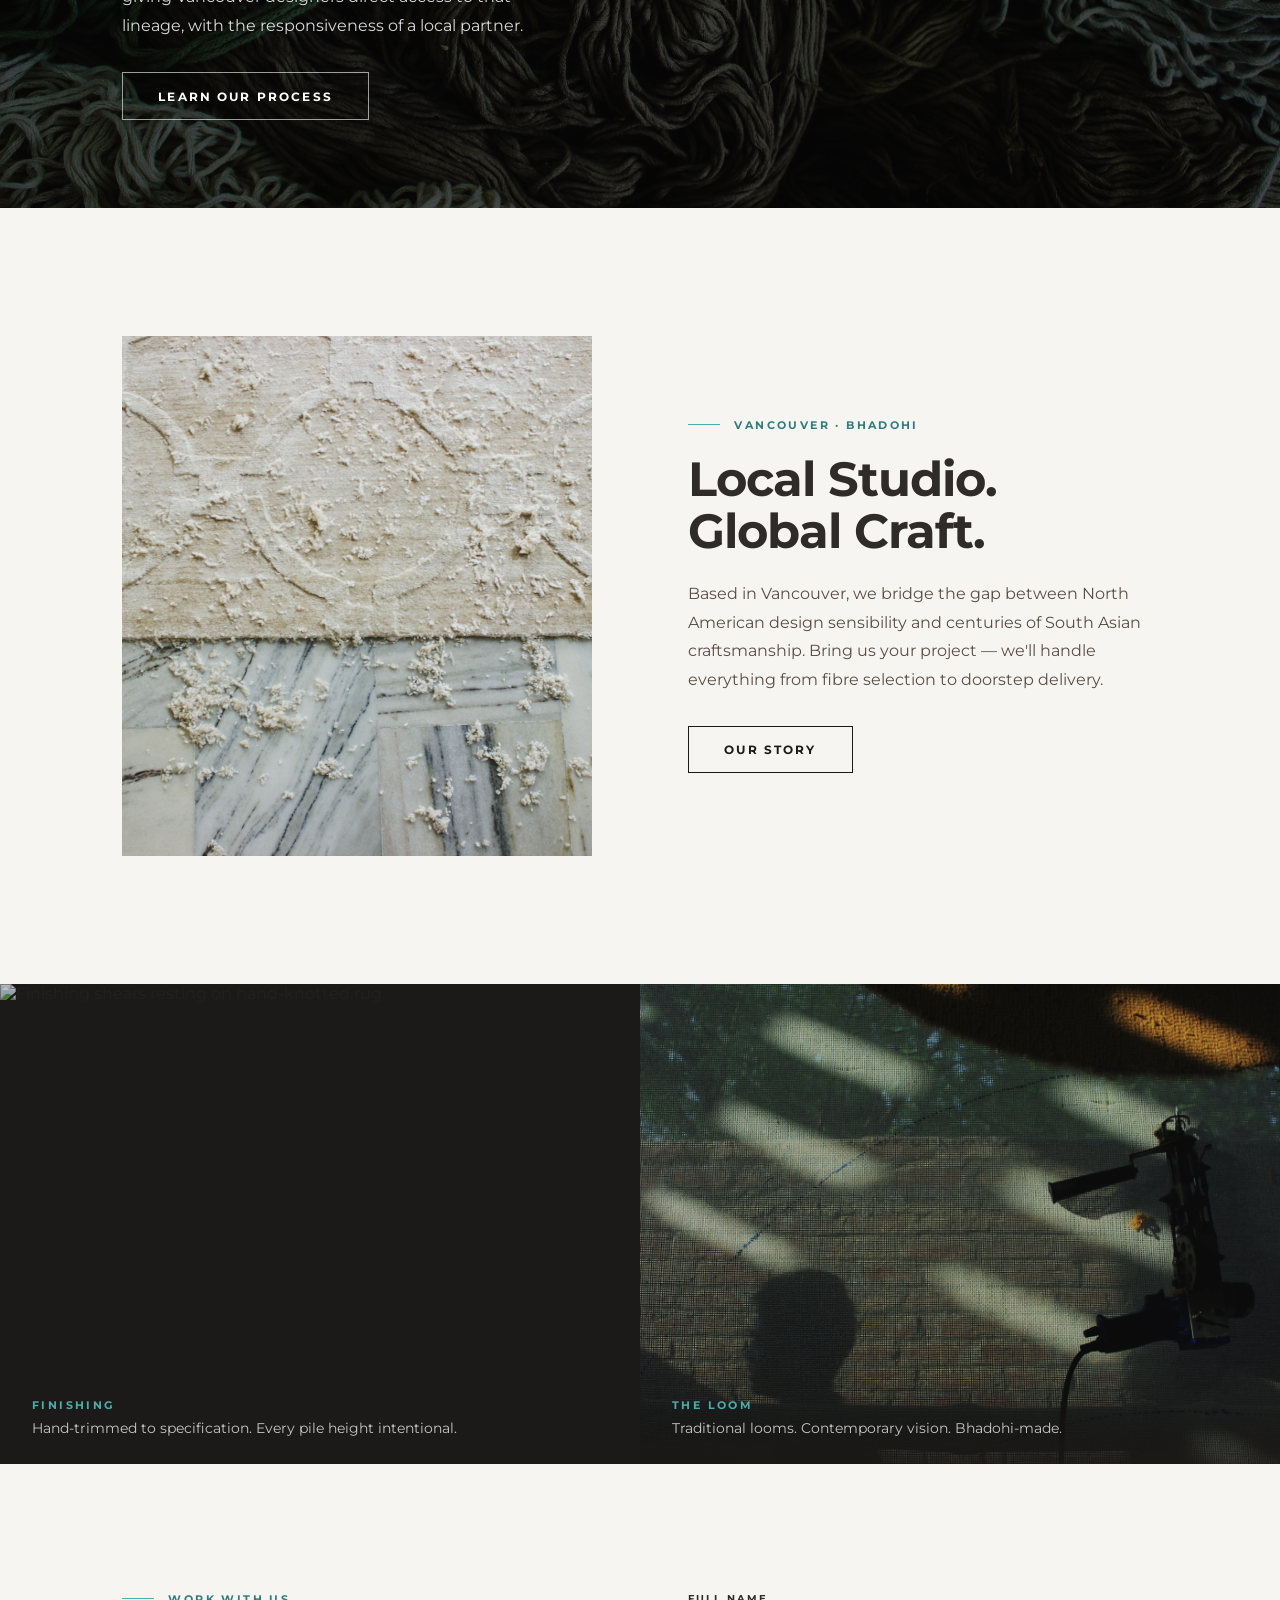
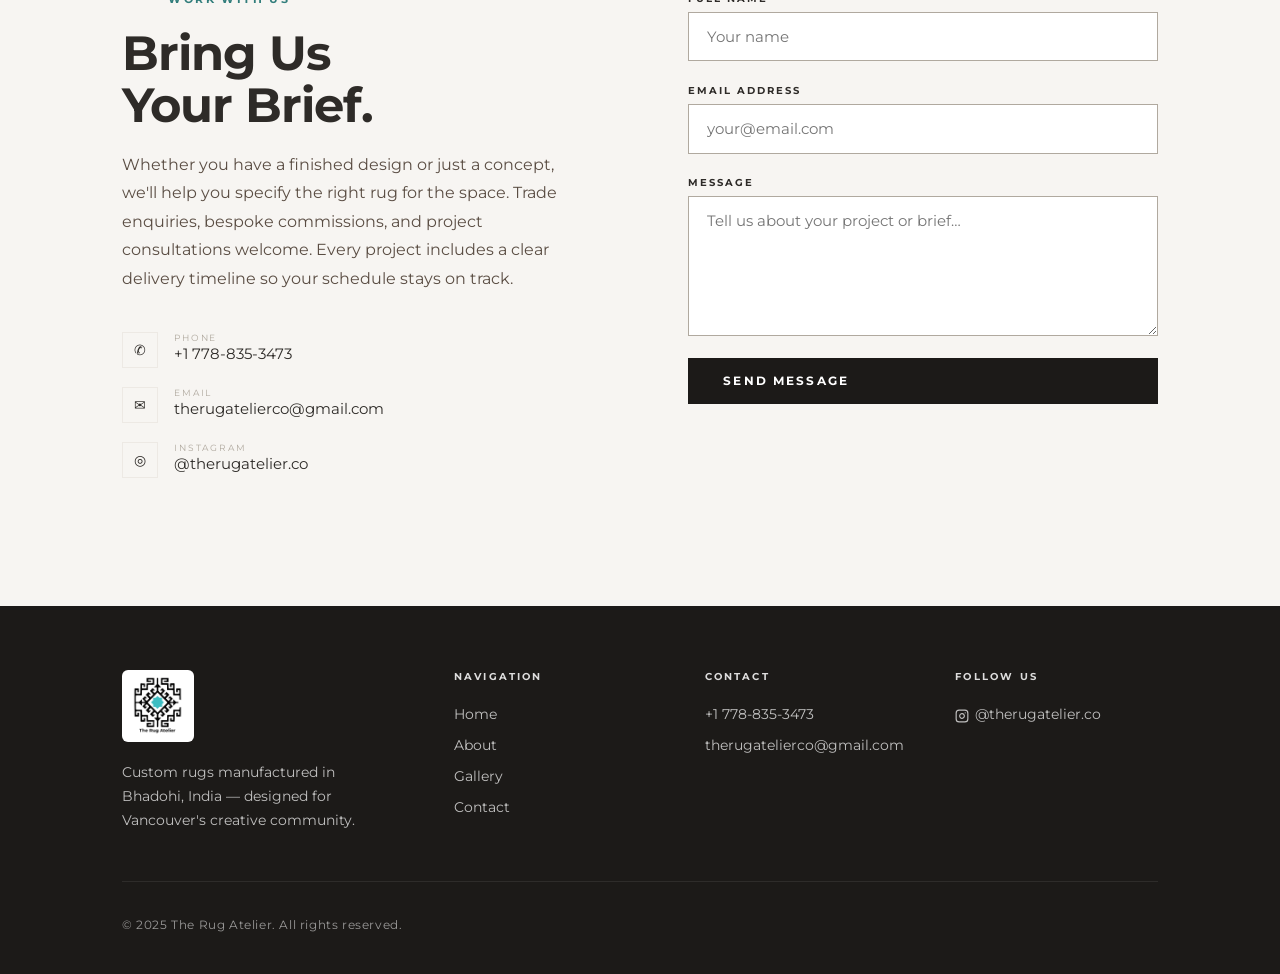
==== commit 70d157ee: "Add files via upload" ====
--- a/index.html
+++ b/index.html
@@ -252,6 +252,7 @@
           <ul>
             <li><a href="index.html">Home</a></li>
             <li><a href="about.html">About</a></li>
+            <li><a href="gallery.html">Gallery</a></li>
             <li><a href="#contact">Contact</a></li>
           </ul>
         </div>
